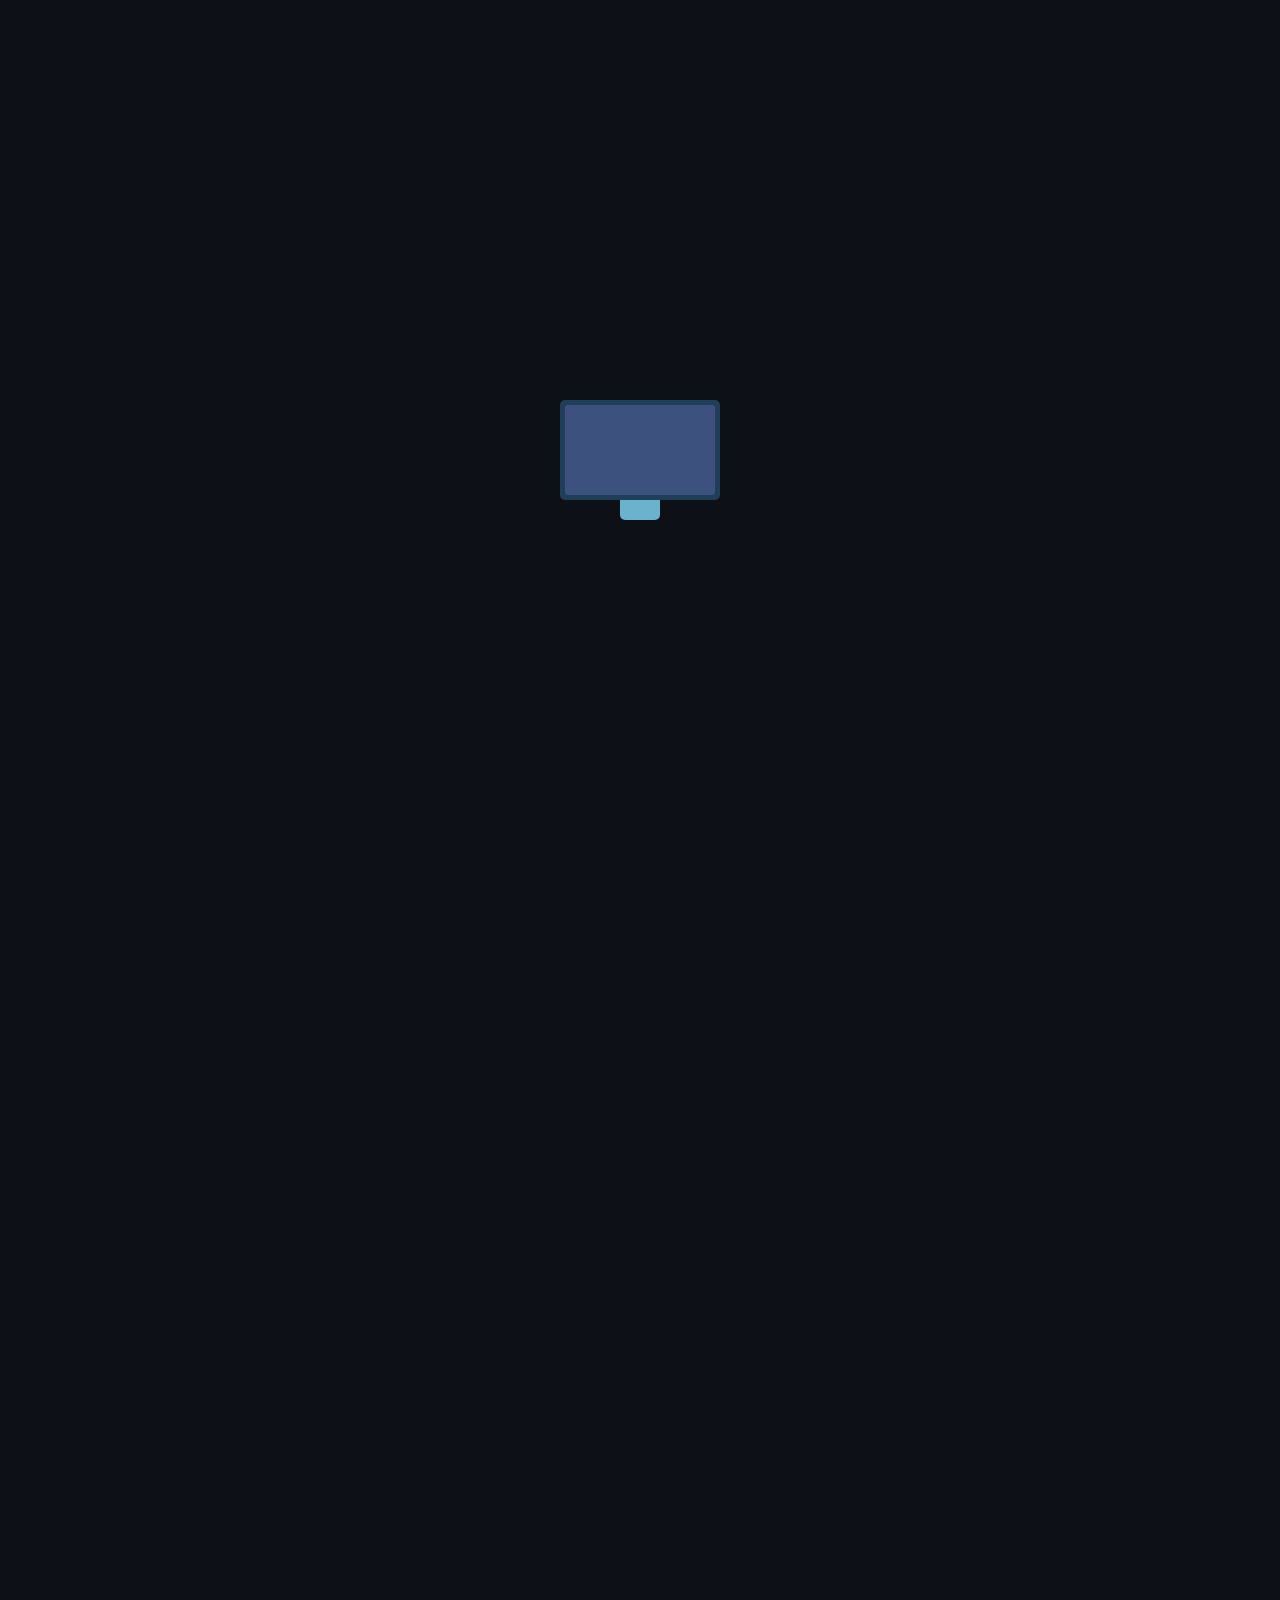
==== index.html @ 0e63cbd5 "thumbnail updates" ====
<!DOCTYPE html>
<html lang="en" class="scroll-smooth">
<head>
    <meta charset="UTF-8">
    <meta name="viewport" content="width=device-width, initial-scale=1.0">
    <title>Kolluri Shiva Koushik - Portfolio</title>
    <script src="https://cdn.tailwindcss.com"></script>
    <script src="https://cdnjs.cloudflare.com/ajax/libs/three.js/r128/three.min.js"></script>
    <link rel="preconnect" href="https://fonts.googleapis.com">
    <link rel="preconnect" href="https://fonts.gstatic.com" crossorigin>
    <link href="https://fonts.googleapis.com/css2?family=Space+Grotesk:wght@400;500;600;700&family=Pacifico&display=swap" rel="stylesheet">
    <link rel="stylesheet" href="./styles.css">
</head>
<body class="antialiased">
    <div id="loader-container">
        <div class="loader"></div>
        <div class="loader"></div>
        <div class="loader"></div>
    </div>

    <div id="main-content" style="visibility: hidden;">
        <canvas id="bg-canvas"></canvas>
        <div id="clouds-bg">
            <div class="cloud x1"></div>
            <div class="cloud x2"></div>
            <div class="cloud x3"></div>
            <div class="cloud x4"></div>
            <div class="cloud x5"></div>
        </div>

        <header id="header" class="fixed top-0 left-0 right-0 z-50">
            <div class="container mx-auto px-4 md:px-6 flex justify-between items-center h-16">
                
                <div class="hidden md:flex w-full items-center justify-between">
                    <a href="#home" class="text-2xl font-bold text-primary tracking-wider">KSK.</a>
                    <nav class="flex items-center space-x-7">
                         <a href="#about" class="text-secondary hover:text-[--link-hover-color] transition duration-300">About</a>
                         <a href="#projects" class="text-secondary hover:text-[--link-hover-color] transition duration-300">Projects</a>
                         <a href="#certifications" class="text-secondary hover:text-[--link-hover-color] transition duration-300">Achievements</a>
                         <a href="#contact" class="text-secondary hover:text-[--link-hover-color] transition duration-300">Contact</a>
                    </nav>
                    <div class="flex items-center space-x-4">
                        <a href="KOLLURI%20SHIVA%20KOUSHIK.pdf" target="_blank" class="border border-cyan-400 text-cyan-400 font-semibold py-2 px-5 rounded-lg hover:bg-cyan-400 hover:text-black transition duration-300">Resume</a>
                        <div class="theme-switch-wrapper">
                            <label class="theme-switch" for="theme-checkbox">
                                <input type="checkbox" id="theme-checkbox" />
                                <div class="slider round">
                                    <svg class="sun-icon" fill="none" stroke="currentColor" viewBox="0 0 24 24" xmlns="http://www.w3.org/2000/svg"><path stroke-linecap="round" stroke-linejoin="round" stroke-width="2" d="M12 3v1m0 16v1m9-9h-1M4 12H3m15.364 6.364l-.707-.707M6.343 6.343l-.707-.707m12.728 0l-.707.707M6.343 17.657l-.707.707M16 12a4 4 0 11-8 0 4 4 0 018 0z"></path></svg>
                                    <svg class="moon-icon" fill="none" stroke="currentColor" viewBox="0 0 24 24" xmlns="http://www.w3.org/2000/svg"><path stroke-linecap="round" stroke-linejoin="round" stroke-width="2" d="M20.354 15.354A9 9 0 018.646 3.646 9.003 9.003 0 0012 21a9.003 9.003 0 008.354-5.646z"></path></svg>
                                </div>
                            </label>
                        </div>
                    </div>
                </div>

                <nav class="md:hidden flex w-full justify-around items-center h-full">
                    <a href="#home" class="flex-1 flex flex-col items-center justify-center text-center p-1 text-secondary hover:text-[--link-hover-color] transition-colors">
                        <span class="text-xl font-bold text-primary">KSK.</span>
                    </a>
                    <a href="#about" class="flex-1 flex flex-col items-center justify-center text-center p-1 text-secondary hover:text-[--link-hover-color] transition-colors">
                        <svg xmlns="http://www.w3.org/2000/svg" class="h-5 w-5" fill="none" viewBox="0 0 24 24" stroke="currentColor" stroke-width="2">
                           <path stroke-linecap="round" stroke-linejoin="round" d="M16 7a4 4 0 11-8 0 4 4 0 018 0zM12 14a7 7 0 00-7 7h14a7 7 0 00-7-7z" />
                        </svg>
                        
                    </a>
                    <a href="#projects" class="flex-1 flex flex-col items-center justify-center text-center p-1 text-secondary hover:text-[--link-hover-color] transition-colors">
                         <svg xmlns="http://www.w3.org/2000/svg" class="h-5 w-5" fill="none" viewBox="0 0 24 24" stroke="currentColor" stroke-width="2">
                           <path stroke-linecap="round" stroke-linejoin="round" d="M21 13.255A23.931 23.931 0 0112 15c-3.183 0-6.22-.62-9-1.745M16 6V4a2 2 0 00-2-2h-4a2 2 0 00-2 2v2m4 6h.01M5 20h14a2 2 0 002-2V8a2 2 0 00-2-2H5a2 2 0 00-2 2v10a2 2 0 002 2z" />
                         </svg>
                         
                    </a>
                    <a href="#certifications" class="flex-1 flex flex-col items-center justify-center text-center p-1 text-secondary hover:text-[--link-hover-color] transition-colors">
                        <svg xmlns="http://www.w3.org/2000/svg" class="h-5 w-5" fill="none" viewBox="0 0 24 24" stroke="currentColor" stroke-width="2">
                            <path stroke-linecap="round" stroke-linejoin="round" d="M9 12l2 2 4-4M7.835 4.697a3.42 3.42 0 001.946-.806 3.42 3.42 0 014.438 0 3.42 3.42 0 001.946.806 3.42 3.42 0 013.138 3.138 3.42 3.42 0 00.806 1.946 3.42 3.42 0 010 4.438 3.42 3.42 0 00-.806 1.946 3.42 3.42 0 01-3.138 3.138 3.42 3.42 0 00-1.946.806 3.42 3.42 0 01-4.438 0 3.42 3.42 0 00-1.946-.806 3.42 3.42 0 01-3.138-3.138 3.42 3.42 0 00-.806-1.946 3.42 3.42 0 010-4.438 3.42 3.42 0 00.806-1.946 3.42 3.42 0 013.138-3.138z" />
                        </svg>
                       
                    </a>
                    <a href="#contact" class="flex-1 flex flex-col items-center justify-center text-center p-1 text-secondary hover:text-[--link-hover-color] transition-colors">
                        <svg xmlns="http://www.w3.org/2000/svg" class="h-5 w-5" fill="none" viewBox="0 0 24 24" stroke="currentColor" stroke-width="2">
                            <path stroke-linecap="round" stroke-linejoin="round" d="M3 8l7.89 5.26a2 2 0 002.22 0L21 8M5 19h14a2 2 0 002-2V7a2 2 0 00-2-2H5a2 2 0 00-2 2v10a2 2 0 002 2z" />
                        </svg>
                        
                    </a>
                    <a href="KOLLURI%20SHIVA%20KOUSHIK.pdf" target="_blank" class="flex-1 flex flex-col items-center justify-center text-center p-1 text-secondary hover:text-[--link-hover-color] transition-colors">
                        <svg xmlns="http://www.w3.org/2000/svg" class="h-5 w-5" fill="none" viewBox="0 0 24 24" stroke="currentColor" stroke-width="2">
                          <path stroke-linecap="round" stroke-linejoin="round" d="M4 16v1a3 3 0 003 3h10a3 3 0 003-3v-1m-4-4l-4 4m0 0l-4-4m4 4V4" />
                        </svg>
                        
                    </a>
                    <div class="flex-1 flex flex-col items-center justify-center text-center p-1">
                         <div class="theme-switch-wrapper">
                             <label class="theme-switch" for="mobile-theme-checkbox">
                                 <input type="checkbox" id="mobile-theme-checkbox" />
                                 <div class="slider round">
                                     <svg class="sun-icon" fill="none" stroke="currentColor" viewBox="0 0 24 24" xmlns="http://www.w3.org/2000/svg"><path stroke-linecap="round" stroke-linejoin="round" stroke-width="2" d="M12 3v1m0 16v1m9-9h-1M4 12H3m15.364 6.364l-.707-.707M6.343 6.343l-.707-.707m12.728 0l-.707.707M6.343 17.657l-.707.707M16 12a4 4 0 11-8 0 4 4 0 018 0z"></path></svg>
                                     <svg class="moon-icon" fill="none" stroke="currentColor" viewBox="0 0 24 24" xmlns="http://www.w3.org/2000/svg"><path stroke-linecap="round" stroke-linejoin="round" stroke-width="2" d="M20.354 15.354A9 9 0 018.646 3.646 9.003 9.003 0 0012 21a9.003 9.003 0 008.354-5.646z"></path></svg>
                                 </div>
                             </label>
                         </div>
                    </div>
                </nav>
            </div>
        </header>
        
        <main class="relative z-10">
            <section id="home" class="min-h-screen flex items-center justify-center relative">
                <div class="container mx-auto px-6 text-center relative z-20">
                    <h1 class="text-5xl md:text-7xl lg:text-8xl font-bold text-primary mb-4 reveal">
                        Kolluri <span class="gradient-text">Shiva Koushik</span>
                    </h1>
                    <h2 class="text-xl md:text-2xl text-secondary mb-8 reveal" style="transition-delay: 0.2s;">
                        Creative Developer & Tech Enthusiast
                    </h2>
                    <div class="flex justify-center space-x-4 reveal" style="transition-delay: 0.4s;">
                        <a href="#projects" class="bg-cyan-500 text-black font-bold py-3 px-8 rounded-lg hover:bg-cyan-400 transition duration-300 transform hover:scale-105">View My Work</a>
                        <a href="KOLLURI%20SHIVA%20KOUSHIK.pdf" target="_blank" class="resume-btn-home border border-cyan-400 text-cyan-400 font-semibold py-3 px-8 rounded-lg hover:bg-cyan-400 hover:text-black transition duration-300 transform hover:scale-105">Resume</a>
                    </div>
                </div>
            </section>

            <section id="about" class="py-20 md:py-32">
                <div class="container mx-auto px-6">
                         <div class="text-center mb-16">
                             <h2 class="text-4xl md:text-5xl font-bold text-primary reveal">About Me</h2>
                         </div>
                    <div class="grid lg:grid-cols-5 gap-12 items-center mb-32">
                        <div class="lg:col-span-2 reveal text-center">
                             <div class="glass-card rounded-2xl p-4 inline-block max-w-md mx-auto">
                                 <img src="https://i.ibb.co/6cZRpdWv/Shiiva-Koushik-5-B4.jpg" alt="Shiva's Picture" class="rounded-2xl w-full h-auto object-cover">
                                 
                             </div>
                             <p class="signature text-3xl text-cyan-300 mt-4">Shivakoushik</p>
                        </div>
                        <div class="lg:col-span-3 reveal" style="transition-delay: 0.2s;">
                            <p class="text-secondary text-lg mb-6">
                                I'm a B.Tech CSE graduate with a deep passion for turning complex problems into elegant, user-friendly solutions. My journey in tech is driven by a curiosity for Computers, geopolitics, and space. I constantly seek to blend creative design with robust engineering that delivers innovation for everyone.
                            </p>
                            <h3 class="text-2xl font-bold text-primary mb-4">My Skillset</h3>
                            <div class="flex flex-wrap gap-3">
                                <div class="w-full mb-6">
                                    <h4 class="text-xl font-semibold mb-2 text-[--cyan-brand]">Languages</h4>
                                    <div class="flex flex-wrap gap-2">
                                        <span class="skill-btn font-medium py-2 px-4 rounded-lg">HTML</span>
                                        <span class="skill-btn font-medium py-2 px-4 rounded-lg">CSS</span>
                                        <span class="skill-btn font-medium py-2 px-4 rounded-lg">JavaScript</span>
                                        <span class="skill-btn font-medium py-2 px-4 rounded-lg">Python</span>
                                        <span class="skill-btn font-medium py-2 px-4 rounded-lg">Java</span>
                                        <span class="skill-btn font-medium py-2 px-4 rounded-lg">C</span>
                                    </div>
                                </div>
                                <div class="w-full mb-6">
                                    <h4 class="text-xl font-semibold mb-2 text-[--cyan-brand]">Frameworks & Libraries</h4>
                                    <div class="flex flex-wrap gap-2">
                                        <span class="skill-btn font-medium py-2 px-4 rounded-lg">Tailwind</span>
                                        <span class="skill-btn font-medium py-2 px-4 rounded-lg">Django</span>
                                    </div>
                                </div>
                                <div class="w-full mb-6">
                                    <h4 class="text-xl font-semibold mb-2 text-[--cyan-brand]">Databases</h4>
                                    <div class="flex flex-wrap gap-2">
                                        <span class="skill-btn font-medium py-2 px-4 rounded-lg">MySQL</span>
                                    </div>
                                </div>
                                <div class="w-full mb-6">
                                    <h4 class="text-xl font-semibold mb-2 text-[--cyan-brand]">Tools & Platforms</h4>
                                    <div class="flex flex-wrap gap-2">
                                        <span class="skill-btn font-medium py-2 px-4 rounded-lg">Git</span>
                                        <span class="skill-btn font-medium py-2 px-4 rounded-lg">Github</span>
                                        <span class="skill-btn font-medium py-2 px-4 rounded-lg">MS 365</span>
                                        <span class="skill-btn font-medium py-2 px-4 rounded-lg">VS Code</span>
                                        <span class="skill-btn font-medium py-2 px-4 rounded-lg">Figma</span>
                                    </div>
                                </div>
                            </div>
                        </div>
                    </div>
                    
                    <div class="text-center my-16">
                        <h2 class="text-4xl md:text-5xl font-bold text-primary reveal">My Journey</h2>
                    </div>
                    <div class="timeline-container">
                        <div class="journey-line"></div>
                        <div class="journey-item reveal">
                            <div class="journey-icon text-[--cyan-brand]">
                               <svg xmlns="http://www.w3.org/2000/svg" class="h-6 w-6" fill="none" viewBox="0 0 24 24" stroke="currentColor"><path stroke-linecap="round" stroke-linejoin="round" stroke-width="2" d="M12 6.253v11.494m-9-5.494h18" /></svg>
                            </div>
                            <div class="journey-content">
                                <h3 class="text-2xl font-bold text-primary mb-2">Education Foundation</h3>
                                <p class="text-muted">Completed my Schooling and 12th from New Vision Institution where I have developed my keen inrest towards Tech and have decided that my future should be in the field of Computers and Technology.</p>
                                <div class="mt-4 flex flex-wrap gap-2">
                                     <span class="bg-slate-700 text-cyan-200 px-3 py-1 rounded-full text-sm font-medium">10th: 10/10 GPA</span>
                                     <span class="bg-slate-700 text-cyan-200 px-3 py-1 rounded-full text-sm font-medium">12th: 9.5/10 GPA</span>
                                </div>
                            </div>
                        </div>
                         <div class="journey-item reveal">
                            <div class="journey-icon text-[--cyan-brand]">
                                <svg xmlns="http://www.w3.org/2000/svg" class="h-6 w-6" fill="none" viewBox="0 0 24 24" stroke="currentColor"><path stroke-linecap="round" stroke-linejoin="round" stroke-width="2" d="M9.75 17L9 20l-1 1h8l-1-1-.75-3M3 13h18M5 17h14a2 2 0 002-2V5a2 2 0 00-2-2H5a2 2 0 00-2 2v10a2 2 0 002 2z" /></svg>
                            </div>
                            <div class="journey-content">
                                <h3 class="text-2xl font-bold text-primary mb-2">B.Tech in CSE</h3>
                                <p class="text-muted"> I am pursuing my final year  in Computer Science and Engineering at Swarna Bharathi Institute of Science and Technology. Even though being in Tech has been my Dream, joining this College wasn't.But surprisingly the Endevours that I made in my Btech have made me never regret my decision. </p>
                                <div class="mt-4 flex flex-wrap gap-2">
                                     <span class="bg-slate-700 text-cyan-200 px-3 py-1 rounded-full text-sm font-medium">CGPA: 8.24</span>
                                </div>
                            </div>
                        </div>
                         <div class="journey-item reveal">
                            <div class="journey-icon text-[--cyan-brand]">
                                <svg xmlns="http://www.w3.org/2000/svg" class="h-6 w-6" fill="none" viewBox="0 0 24 24" stroke="currentColor"><path stroke-linecap="round" stroke-linejoin="round" stroke-width="2" d="M19.428 15.428a2 2 0 00-1.022-.547l-2.387-.477a6 6 0 00-3.86.517l-.318.158a6 6 0 01-3.86.517L6.05 15.21a2 2 0 00-1.806.547M8 4h8l-1 1v5.172a2 2 0 00.586 1.414l5 5c1.26 1.26.367 3.414-1.415 3.414H4.828c-1.782 0-2.674-2.154-1.414-3.414l5-5A2 2 0 009 10.172V5L8 4z" /></svg>
                            </div>
                            <div class="journey-content">
                                <h3 class="text-2xl font-bold text-primary mb-2">Project Incubation</h3>
                                <p class="text-muted">Developed multiple projects like Swiftly, Shopwiser, an AI Email Composer, a Blog Website, a secure and scalable College Network as part of Cisco Cyber Security Internship and have been author of our College's Weekly Tech Report. These experiences that I gained in multiple domains have made me more confidfent and drives my enthusiasm forward for the world of Tech. </p>
                            </div>
                        </div>
                         <div class="journey-item reveal">
                            <div class="journey-icon text-[--cyan-brand]">
                                <svg xmlns="http://www.w3.org/2000/svg" class="h-6 w-6" fill="none" viewBox="0 0 24 24" stroke="currentColor"><path stroke-linecap="round" stroke-linejoin="round" stroke-width="2" d="M13 10V3L4 14h7v7l9-11h-7z" /></svg>
                            </div>
                            <div class="journey-content">
                                <h3 class="text-2xl font-bold text-primary mb-2">Future Trajectory</h3>
                                <p class="text-muted">I would like to upskill myself and push myself in acheiving my dream careers where I can work with Tech and Cars and keep sharing my Knowledge and Experience that I gain and someday finally attending the Apple WWDC. </p>
                            </div>
                        </div>
                    </div>
                </div>
            </section>

            <section id="projects" class="py-20 md:py-32">
                <div class="container mx-auto px-6">
                    <div class="text-center mb-16">
                        <h2 class="text-4xl md:text-5xl font-bold text-primary reveal">My Projects</h2>
                    </div>
                   <a href=" https://www.figma.com/proto/Hs5gSgIhSukNyMvneXkZVC/swiftly-originals?node-id=0-1&t=nUXZGBppZRqKruN1-1">
                    <div class="grid grid-cols-1 md:grid-cols-2 lg:grid-cols-3 gap-8">
                        <div class="glass-card rounded-xl overflow-hidden reveal">
                            <img src="https://i.ibb.co/t69gDVf/Swiftly-thumbnail.png" alt="Swiftly App" class="w-full h-auto object-cover">
                            <div class="p-6"><h3 class="text-2xl font-bold text-primary mb-2">Swiftly</h3><p class="text-muted mb-4">An AI-powered hyperlocal delivery application designed for speed and efficiency in local commerce.&nbsp;&nbsp;&nbsp;&nbsp;&nbsp;&nbsp; </p></div>
                        </div>
                        </a>
                        <a href="https://shivakoshik2005.github.io/ShopWiser/" target="_blank" rel="noopener noreferrer">
                            <div class="glass-card rounded-xl overflow-hidden reveal" style="transition-delay: 0.1s;">
                                <img src="https://i.ibb.co/KxjT745x/shopwiserr.png" alt="Shopwiser App" class="w-full h-auto object-cover">
                                <div class="p-6">
                                    <h3 class="text-2xl font-bold text-primary mb-2">Shopwiser</h3>
                                    <p class="text-muted mb-4">An intelligent gadget configuration tool to help users find the perfect electronic gadgets based on their needs.</p>
                                </div>
                            </div>
                        </a>
                        <div class="glass-card rounded-xl overflow-hidden reveal" style="transition-delay: 0.2s;">
                            <img src="https://i.ibb.co/Y7YZt7qh/ai-mail-agent.png" alt="AI Mail App" class="w-full h-auto object-cover">
                            <div class="p-6"><h3 class="text-2xl font-bold text-primary mb-2">AI Email Composer</h3><p class="text-muted mb-4">An AI-powered email composition tool that streamlines communication by intelligently generating email content.</p></div>
                        </div>
                        <a href="https://github.com/shivakoshik2005/The-Blog-Website.git">
                         <div class="glass-card rounded-xl overflow-hidden reveal" style="transition-delay: 0.3s;">
                            <img src="https://i.ibb.co/1tRKYYKN/College-Blog.png" alt="College Blog" class="w-full h-auto object-cover">
                            <div class="p-6"><h3 class="text-2xl font-bold text-primary mb-2">College Blog</h3><p class="text-muted mb-4">A full-featured blog platform built with Django, designed for the college community to share articles and updates.</p></div>
                        </div>
                        </a>
                         <div class="glass-card rounded-xl overflow-hidden reveal" style="transition-delay: 0.4s;">
                            <img src="https://i.ibb.co/wh8YvYSR/UX-thumbnail.png" alt="UI/UX Designs" class="w-full h-auto object-cover">
                            <div class="p-6"><h3 class="text-2xl font-bold text-primary mb-2">UI/UX Designs</h3><p class="text-muted mb-4">A collection of user-centric and visually appealing designs for various web and mobile applications, created in Figma.</p></div>
                        </div>
                    </div>
                </div>
            </section>

            <section id="certifications" class="py-20 md:py-32">
                <div class="container mx-auto px-6">
                    <div class="text-center mb-16">
                        <h2 class="text-4xl md:text-5xl font-bold text-primary reveal">Certifications & Achievements</h2>
                    </div>
                     <div class="max-w-5xl mx-auto grid grid-cols-1 md:grid-cols-2 lg:grid-cols-3 gap-8">
                        
                        <div class="glass-card certificate-card rounded-xl overflow-hidden flex flex-col text-center reveal cursor-pointer" data-src="https://i.ibb.co/GvM8z9KZ/1742830842170.jpg">
                            <img src="https://i.ibb.co/pjdRSHMm/1742830842104.jpg" alt="Vikasit Bharat Ambassador Certificate" class="w-full h-48 object-contain bg-black/20">
                            <div class="p-4 flex flex-col flex-grow">
                                <h3 class="text-xl font-bold text-primary">District Level Recognition for my Innovation</h3>
                                <p class="text-muted mt-2 flex-grow">Certificate of Recognition for contributions as an Innovator for my project Swiftly by the District Collector.</p>
                            </div>
                        </div>

                        <div class="glass-card certificate-card rounded-xl overflow-hidden flex flex-col text-center reveal cursor-pointer" data-src="https://i.ibb.co/xqTGcQ7Z/1742830971050.jpg" style="transition-delay: 0.1s;">
                            <img src="https://i.ibb.co/YBGN7mTk/1769709441610.jpg" alt="Python for Data Science Certificate" class="w-full h-48 object-contain bg-black/20">
                            <div class="p-4 flex flex-col flex-grow">
                                <h3 class="text-xl font-bold text-primary">Represented Telangana State at VBYLD 2026</h3>
                                <p class="text-muted mt-2 flex-grow">Represented the state of Telanagana at the national level and presented my ideas for a Viksit Bharat through Soft Power to Shri Narendra Modi ji.</p>
                            </div>
                        </div>

                        <div class="glass-card certificate-card rounded-xl overflow-hidden flex flex-col text-center reveal cursor-pointer" data-src="https://i.ibb.co/PzmmrGtz/1742988514942.jpg" style="transition-delay: 0.2s;">
                             <img src="https://i.ibb.co/zpXRwdZ/1754490408314.jpg" alt="Full Stack (MERN) Certificate" class="w-full h-48 object-contain bg-black/20">
                            <div class="p-4 flex flex-col flex-grow">
                                <h3 class="text-xl font-bold text-primary">Selection into State Level Youth Parliament</h3>
                                <p class="text-muted mt-2 flex-grow">In an initiative by the Government of India to promote youth participation in politics under the Vikasit Bharat Initiative I was selected into the State Level.</p>
                            </div>
                        </div>

                        <div class="glass-card certificate-card rounded-xl overflow-hidden flex flex-col text-center reveal cursor-pointer" data-src="https://i.ibb.co/BHpjD9qX/image.png" style="transition-delay: 0.5s;">
                            <img src="https://i.ibb.co/dwDJcBzn/1755164796686.jpg" alt="Salesforce Ranger Certificate" class="w-full h-48 object-contain bg-black/20">
                            <div class="p-4 flex flex-col flex-grow">
                                <h3 class="text-xl font-bold text-primary">Workshop on MCP's by Nxtwave</h3>
                                <p class="text-muted mt-2 flex-grow">Participated in a workshop on MCP's and built a project conducted by Nxtwave.</p>
                            </div>
                        </div>
                        
                        <div class="glass-card certificate-card rounded-xl overflow-hidden flex flex-col text-center reveal cursor-pointer" data-src="https://i.ibb.co/rKXkgTpL/Robo-AI-Kolluri-Shiva-Koushik.jpg" style="transition-delay: 0.6s;">
                            <img src="https://i.ibb.co/XxJhbwgm/image.png" alt="Robo AI Certificate" class="w-full h-48 object-contain bg-black/20">
                            <div class="p-4 flex flex-col flex-grow">
                                <h3 class="text-xl font-bold text-primary">Robo AI Workshop</h3>
                                <p class="text-muted mt-2 flex-grow">Certificate of participation in the Robo AI workshop where I got to learn ans explore the world of Robotics.</p>
                            </div>
                        </div>
                        
                        <div class="glass-card certificate-card rounded-xl overflow-hidden flex flex-col text-center reveal cursor-pointer" data-src="https://i.ibb.co/PZxh0jfL/BUILDING-STATIC-WEBSITE.jpg" style="transition-delay: 0.7s;">
                            <img src="https://i.ibb.co/SXsh9qR2/image.png" alt="Building a Static Website on AWS Certificate" class="w-full h-48 object-contain bg-black/20">
                            <div class="p-4 flex flex-col flex-grow">
                                <h3 class="text-xl font-bold text-primary">Building a Static Website</h3>
                                <p class="text-muted mt-2 flex-grow">Completion of a project on building a static website by Nxtwave.</p>
                            </div>
                        </div>
                        
                        <div class="glass-card certificate-card rounded-xl overflow-hidden flex flex-col text-center reveal cursor-pointer" data-src="https://i.ibb.co/chDVgB4F/gen-AI-workshop.jpg" style="transition-delay: 0.8s;">
                            <img src="https://i.ibb.co/V01ByHRz/1762867271456.jpg" alt="Generative AI Workshop Certificate" class="w-full h-48 object-contain bg-black/20">
                            <div class="p-4 flex flex-col flex-grow">
                                <h3 class="text-xl font-bold text-primary">Cisco Virtual Internship</h3>
                                <p class="text-muted mt-2 flex-grow">Completed a virtual internship focused on networking fundamentalsand cybersecurity concepts and completed a project by designing an virtual Secure College Network using Cisco Packet Tracer.</p>
                            </div>
                        </div>
                        
                        <div class="glass-card certificate-card rounded-xl overflow-hidden flex flex-col text-center reveal cursor-pointer" data-src="https://i.ibb.co/2sZz8n9F/CCNA-Cyber-Security.jpg" style="transition-delay: 0.9s;">
                            <img src="https://i.ibb.co/S7VSHt2Q/1769774202538.jpg" alt="CCNA Cyber Security Certificate" class="w-full h-48 object-contain bg-black/20">
                            <div class="p-4 flex flex-col flex-grow">
                                <h3 class="text-xl font-bold text-primary">Infosys Virtual Internship 6.0</h3>
                                <p class="text-muted mt-2 flex-grow">Shortlisted for Infosys Virtual Internship and succesfully participated and contributed to the assigned project.</p>
                            </div>
                        </div>

                    </div>
                </div>
            </section>

            <section id="contact" class="py-20 md:py-32 text-center">
                <div class="container mx-auto px-6">
                    <h2 class="text-4xl md:text-5xl font-bold text-primary mb-4 reveal">Get In Touch</h2>
                    <p class="max-w-2xl mx-auto text-muted text-lg mb-8 reveal" style="transition-delay: 0.2s;">
                        I'm always open to discussing new projects, creative ideas, or opportunities to be part of an amazing team. Feel free to reach out!
                    </p>
                    <a id="contact-link" href="#" target="_blank" class="inline-block bg-cyan-500 text-black font-bold py-3 px-8 rounded-lg hover:bg-cyan-400 transition duration-300 transform hover:scale-105 reveal" style="transition-delay: 0.4s;">
                        Say Hello
                    </a>
                </div>
            </section>
        </main>

        <div id="certificate-modal">
            <span id="close-modal">&times;</span>
            <img id="modal-image" src="" alt="Certificate Preview">
        </div>

        <footer class="bg-transparent">
            <div class="container mx-auto px-6 py-8 text-center text-muted">
                <div class="flex justify-center space-x-6 mb-4">
                     <a href="https://www.linkedin.com/in/kolluri-shiva-koushik" target="_blank" class="text-muted hover:text-[--link-hover-color] transition duration-300 transform hover:scale-110">
                         <svg class="w-7 h-7" fill="currentColor" viewBox="0 0 24 24" aria-hidden="true"><path fill-rule="evenodd" d="M19 0h-14c-2.761 0-5 2.239-5 5v14c0 2.761 2.239 5 5 5h14c2.762 0 5-2.239 5-5v-14c0-2.761-2.238-5-5-5zm-11 19h-3v-11h3v11zm-1.5-12.268c-.966 0-1.75-.79-1.75-1.764s.784-1.764 1.75-1.764 1.75.79 1.75 1.764-.783 1.764-1.75 1.764zm13.5 12.268h-3v-5.604c0-3.368-4-3.113-4 0v5.604h-3v-11h3v1.765c1.396-2.586 7-2.777 7 2.476v6.759z" clip-rule="evenodd"/></svg>
                    </a>
                    <a href="https://github.com/shivakoshik2005" target="_blank" class="text-muted hover:text-[--link-hover-color] transition duration-300 transform hover:scale-110">
                         <svg class="w-7 h-7" fill="currentColor" viewBox="0 0 24 24" aria-hidden="true"><path fill-rule="evenodd" d="M12 0C5.373 0 0 5.373 0 12c0 5.302 3.438 9.8 8.207 11.387.599.111.793-.261.793-.577v-2.234c-3.338.726-4.033-1.416-4.033-1.416-.546-1.387-1.333-1.756-1.333-1.756-1.089-.745.083-.729.083-.729 1.205.084 1.839 1.237 1.839 1.237 1.07 1.834 2.807 1.304 3.492.997.107-.775.418-1.305.762-1.604-2.665-.305-5.467-1.334-5.467-5.931 0-1.311.469-2.381 1.236-3.221-.124-.303-.535-1.524.117-3.176 0 0 1.008-.322 3.301 1.23.957-.266 1.983-.399 3.003-.404 1.02.005 2.047.138 3.006.404 2.291-1.552 3.297-1.23 3.297-1.23.653 1.653.242 2.874.118 3.176.77.84 1.235 1.911 1.235 3.221 0 4.609-2.807 5.624-5.479 5.921.43.372.823 1.102.823 2.222v3.293c0 .319.192.694.801.576C20.566 21.797 24 17.3 24 12c0-6.627-5.373-12-12-12z" clip-rule="evenodd"/></svg>
                    </a>
                </div>
                <p>Kolluri Shiva Koushik</p>
            </div>
        </footer>
    </div>

    <script src="./scripts.js" defer></script>
</body>
</html>
---- styles.css ----
/* --- THEME VARIABLES --- */
:root {
    --bg-color: #0d1117;
    --text-primary: #f0f6fc;
    --text-secondary: #c9d1d9;
    --text-muted: #8b949e;
    --border-color: #30363d;
    --card-bg: rgba(22, 27, 34, 0.5);
    --header-bg: rgba(13, 17, 23, 0.7); /* Increased opacity for readability */
    --skill-bg: #161b22;
    --journey-icon-bg: #0d1117;
    --journey-line-bg: #30363d;
    --link-hover-color: #22d3ee;
    --cyan-brand: #22d3ee;
    --scrollbar-thumb: #22d3ee;
    --scrollbar-thumb-hover: #67e8f9;
    --scrollbar-track: #0d1117;
}

html.light {
    --bg-color: #f8fafc;
    --text-primary: #0f172a;
    --text-secondary: #334155;
    --text-muted: #64748b;
    --border-color: #e2e8f0;
    --card-bg: rgba(255, 255, 255, 0.5);
    --header-bg: rgba(248, 250, 252, 0.7); /* Increased opacity for readability */
    --skill-bg: #f1f5f9;
    --journey-icon-bg: #f8fafc;
    --journey-line-bg: #cbd5e1;
    --link-hover-color: #0891b2;
    --cyan-brand: #0891b2;
    --scrollbar-thumb: #0891b2;
    --scrollbar-thumb-hover: #06b6d4;
    --scrollbar-track: #e2e8f0;
}

/* --- BASE STYLES --- */
body {
    font-family: 'Space Grotesk', sans-serif;
    background-color: var(--bg-color);
    color: var(--text-secondary);
    transition: background-color 0.3s ease, color 0.3s ease;
}

.text-primary { color: var(--text-primary); }
.text-secondary { color: var(--text-secondary); }
.text-muted { color: var(--text-muted); }
.bg-main { background-color: var(--bg-color); }
.border-main { border-color: var(--border-color); }

.signature {
    font-family: 'Pacifico', cursive;
}

/* --- THEME-SPECIFIC STYLES --- */
html.light .signature {
    color: var(--text-primary); /* Change signature to black in light mode */
}

html.light .resume-btn-home {
    border-color: var(--cyan-brand);
    color: var(--cyan-brand);
    background-color: rgba(255, 255, 255, 0.2); /* Add subtle background for visibility */
    backdrop-filter: blur(4px);
}

html.light .resume-btn-home:hover {
    background-color: var(--cyan-brand);
    color: white; /* Use white text on hover for contrast */
}

/* Gradient Text */
.gradient-text {
    background: linear-gradient(90deg, #22d3ee, #3b82f6, #8b5cf6);
    -webkit-background-clip: text;
    -webkit-text-fill-color: transparent;
    background-clip: text;
    text-fill-color: transparent;
}

/* Glassmorphism Card */
.glass-card {
    background: var(--card-bg);
    backdrop-filter: blur(12px);
    -webkit-backdrop-filter: blur(12px);
    border: 1px solid var(--border-color);
    position: relative;
    overflow: hidden;
    transition: transform 0.3s ease, box-shadow 0.3s ease, background-color 0.3s ease, border-color 0.3s ease;
}
.glass-card:hover {
    transform: translateY(-8px);
    box-shadow: 0 20px 30px rgba(0, 0, 0, 0.2);
}
.glass-card::before {
    content: '';
    position: absolute;
    top: 0; left: 0; right: 0; bottom: 0;
    border-radius: 0.75rem;
    border: 2px solid transparent;
    background: linear-gradient(120deg, var(--cyan-brand), #8b5cf6) border-box;
    -webkit-mask: linear-gradient(#fff 0 0) padding-box, linear-gradient(#fff 0 0);
    -webkit-mask-composite: destination-out;
    mask-composite: exclude;
    opacity: 0;
    transition: opacity 0.4s ease-in-out;
}
.glass-card:hover::before {
    opacity: 1;
}

/* --- BACKGROUNDS --- */
#bg-canvas {
    position: fixed;
    top: 0; left: 0;
    width: 100%; height: 100%;
    z-index: -1;
    transition: opacity 0.5s ease;
}
#clouds-bg {
    position: fixed;
    top: 0; left: 0;
    width: 100%; height: 100%;
    z-index: -1;
    background: linear-gradient(to top, #a1c4fd 0%, #c2e9fb 100%);
    opacity: 0;
    transition: opacity 0.5s ease;
    overflow: hidden;
}
html.light #clouds-bg { opacity: 1; }

/* --- PURE CSS CLOUD ANIMATION --- */
.cloud {
    position: absolute;
    background: #fff;
    background: linear-gradient(top, #fff 5%, #f1f1f1 100%);
    border-radius: 100px;
    box-shadow: 0 8px 5px rgba(0, 0, 0, 0.1);
    height: 120px;
    width: 350px;
}
.cloud:after, .cloud:before {
    content: '';
    position: absolute;
    background: #fff;
    z-index: -1;
}
.cloud:after {
    border-radius: 100px;
    height: 100px;
    left: 50px;
    top: -50px;
    width: 100px;
}
.cloud:before {
    border-radius: 200px;
    width: 180px;
    height: 180px;
    right: 50px;
    top: -90px;
}
.x1 { left: -20%; animation: moveclouds 15s linear infinite; }
.x2 { left: 20%; top: 30%; transform: scale(0.6); opacity: 0.6; animation: moveclouds 25s linear infinite; }
.x3 { left: -25%; top: 55%; transform: scale(0.8); opacity: 0.8; animation: moveclouds 20s linear infinite; }
.x4 { left: 47%; top: 70%; transform: scale(0.75); opacity: 0.7; animation: moveclouds 18s linear infinite; }
.x5 { left: 15%; top: 10%; transform: scale(0.8); opacity: 0.8; animation: moveclouds 22s linear infinite; }

@keyframes moveclouds {
    0% { margin-left: 1000px; }
    100% { margin-left: -100%; }
}

/* On-scroll animations */
.reveal {
    opacity: 0;
    transform: translateY(40px);
    transition: opacity 0.8s ease-out, transform 0.8s ease-out;
}
.reveal.visible {
    opacity: 1;
    transform: translateY(0);
}

/* Custom scrollbar */
::-webkit-scrollbar { width: 8px; }
::-webkit-scrollbar-track { background: var(--scrollbar-track); }
::-webkit-scrollbar-thumb { background: var(--scrollbar-thumb); border-radius: 10px; }
::-webkit-scrollbar-thumb:hover { background: var(--scrollbar-thumb-hover); }

/* --- HEADER & NAVIGATION --- */
#header {
    background-color: var(--header-bg);
    backdrop-filter: blur(10px);
    -webkit-backdrop-filter: blur(10px);
    transition: all 0.3s ease;
}

/* --- TOGGLE SWITCH --- */
.theme-switch-wrapper { display: flex; align-items: center; }
.theme-switch { position: relative; display: inline-block; width: 50px; height: 26px; }
.theme-switch input { opacity: 0; width: 0; height: 0; }
.slider { position: absolute; cursor: pointer; top: 0; left: 0; right: 0; bottom: 0; background-color: #30363d; transition: .4s; }
.slider:before { position: absolute; content: ""; height: 20px; width: 20px; left: 3px; bottom: 3px; background-color: white; transition: .4s; }
input:checked + .slider { background-color: var(--cyan-brand); }
input:checked + .slider:before { transform: translateX(24px); }
.slider.round { border-radius: 34px; }
.slider.round:before { border-radius: 50%; }
html.light .slider { background-color: #ccc; }

/* Sun/Moon Icons for Toggle */
.sun-icon, .moon-icon {
    position: absolute;
    top: 50%;
    transform: translateY(-50%);
    width: 16px;
    height: 16px;
    pointer-events: none;
    transition: opacity 0.4s ease;
}
.sun-icon {
    right: 5px;
    color: #facc15; /* Tailwind yellow-400 */
    opacity: 0;
}
.moon-icon {
    left: 5px;
    color: #f0f6fc;
    opacity: 1;
}
input:checked + .slider .sun-icon { opacity: 1; }
input:checked + .slider .moon-icon { opacity: 0; }
html.light .moon-icon { color: var(--text-primary); }

/* --- JOURNEY TIMELINE --- */
.journey-line { background: var(--journey-line-bg); }
.journey-item:hover .journey-icon { border-color: var(--cyan-brand); transform: scale(1.1); box-shadow: 0 0 20px color-mix(in srgb, var(--cyan-brand) 50%, transparent); }
.journey-icon { background: var(--journey-icon-bg); border: 4px solid var(--journey-line-bg); }
.journey-content { background: var(--card-bg); border: 1px solid var(--border-color); }
.journey-item:hover .journey-content { border-color: var(--cyan-brand); }

.timeline-container { position: relative; max-width: 4xl; margin: auto; }
.journey-line { position: absolute; left: 20px; top: 25px; width: 4px; height: calc(100% - 50px); transform: translateX(-50%); }
.journey-item { position: relative; width: 100%; padding: 10px 0 10px 60px; box-sizing: border-box; }
.journey-icon { position: absolute; top: 15px; left: 0; width: 40px; height: 40px; border-radius: 50%; z-index: 10; display: flex; justify-content: center; align-items: center; transition: all 0.3s ease; }
.journey-content { padding: 20px; backdrop-filter: blur(10px); border-radius: 10px; position: relative; transition: all 0.3s ease; }

@media (min-width: 768px) {
    .journey-line { left: 50%; }
    .journey-item { width: 50%; padding: 10px 40px; }
    .journey-item:nth-child(odd) { left: 0; }
    .journey-item:nth-child(even) { left: 50%; }
    .journey-icon { width: 50px; height: 50px; }
    .journey-item:nth-child(odd) .journey-icon { right: -25px; left: auto; }
    .journey-item:nth-child(even) .journey-icon { left: -25px; }
}

/* --- MOBILE FLOATING NAVBAR --- */
@media (max-width: 767px) {
    #header {
        top: auto;
        bottom: 1rem;
        left: 50%;
        transform: translateX(-50%);
        width: calc(100% - 2rem);
        max-width: 540px; /* Wider for more content */
        border-radius: 9999px;
        box-shadow: 0 10px 30px rgba(0, 0, 0, 0.2);
        border: 1px solid var(--border-color);
    }
    #header .container {
        padding: 0 0.5rem;
    }
    body { /* Add padding to body instead of main */
        padding-bottom: 7rem; 
    }
    footer {
        padding-bottom: 0 !important; /* Remove specific footer padding if body has it */
    }
}

/* Certificate Modal Styles */
#certificate-modal { position: fixed; top: 0; left: 0; width: 100%; height: 100%; background: rgba(0, 0, 0, 0.8); backdrop-filter: blur(5px); display: flex; justify-content: center; align-items: center; z-index: 100; opacity: 0; pointer-events: none; transition: opacity 0.3s ease; }
#certificate-modal.visible { opacity: 1; pointer-events: auto; }
#certificate-modal img { max-width: 90%; max-height: 90%; border-radius: 10px; box-shadow: 0 0 40px color-mix(in srgb, var(--cyan-brand) 50%, transparent); }
#close-modal { position: absolute; top: 20px; right: 30px; font-size: 3rem; color: white; cursor: pointer; transition: transform 0.3s ease; }
#close-modal:hover { transform: scale(1.2); }

/* Loading Animation Styles */
#loader-container { position: fixed; top: 0; left: 0; width: 100%; height: 100%; background: #0d1117; z-index: 9999; display: flex; justify-content: center; align-items: center; transition: opacity 0.5s ease; }
.loader { position: absolute; top: 50%; left: 50%; z-index: 10; width: 160px; height: 100px; margin-left: -80px; margin-top: -50px; border-radius: 5px; background: #1e3f57; animation: dot1_ 3s cubic-bezier(0.55,0.3,0.24,0.99) infinite; }
.loader:nth-child(2) { z-index: 11; width: 150px; height: 90px; margin-top: -45px; margin-left: -75px; border-radius: 3px; background: #3c517d; animation-name: dot2_; }
.loader:nth-child(3) { z-index: 12; width: 40px; height: 20px; margin-top: 50px; margin-left: -20px; border-radius: 0 0 5px 5px; background: #6bb2cd; animation-name: dot3_; }
@keyframes dot1_ { 3%,97% { width: 160px; height: 100px; margin-top: -50px; margin-left: -80px; } 30%,36% { width: 80px; height: 120px; margin-top: -60px; margin-left: -40px; } 63%,69% { width: 40px; height: 80px; margin-top: -40px; margin-left: -20px; } }
@keyframes dot2_ { 3%,97% { height: 90px; width: 150px; margin-left: -75px; margin-top: -45px; } 30%,36% { width: 70px; height: 96px; margin-left: -35px; margin-top: -48px; } 63%,69% { width: 32px; height: 60px; margin-left: -16px; margin-top: -30px; } }
@keyframes dot3_ { 3%,97% { height: 20px; width: 40px; margin-left: -20px; margin-top: 50px; } 30%,36% { width: 8px; height: 8px; margin-left: -5px; margin-top: 49px; border-radius: 8px; } 63%,69% { width: 16px; height: 4px; margin-left: -8px; margin-top: -37px; border-radius: 10px; } }

/* Skill Button Animation */
.skill-btn { background-color: var(--skill-bg); border: 1px solid var(--border-color); color: var(--text-secondary); transition: all 0.3s ease; }
.skill-btn:hover { transform: translateY(-3px); background: linear-gradient(90deg, #22d3ee, #3b82f6); color: white; box-shadow: 0 10px 20px rgba(34, 211, 238, 0.2); }
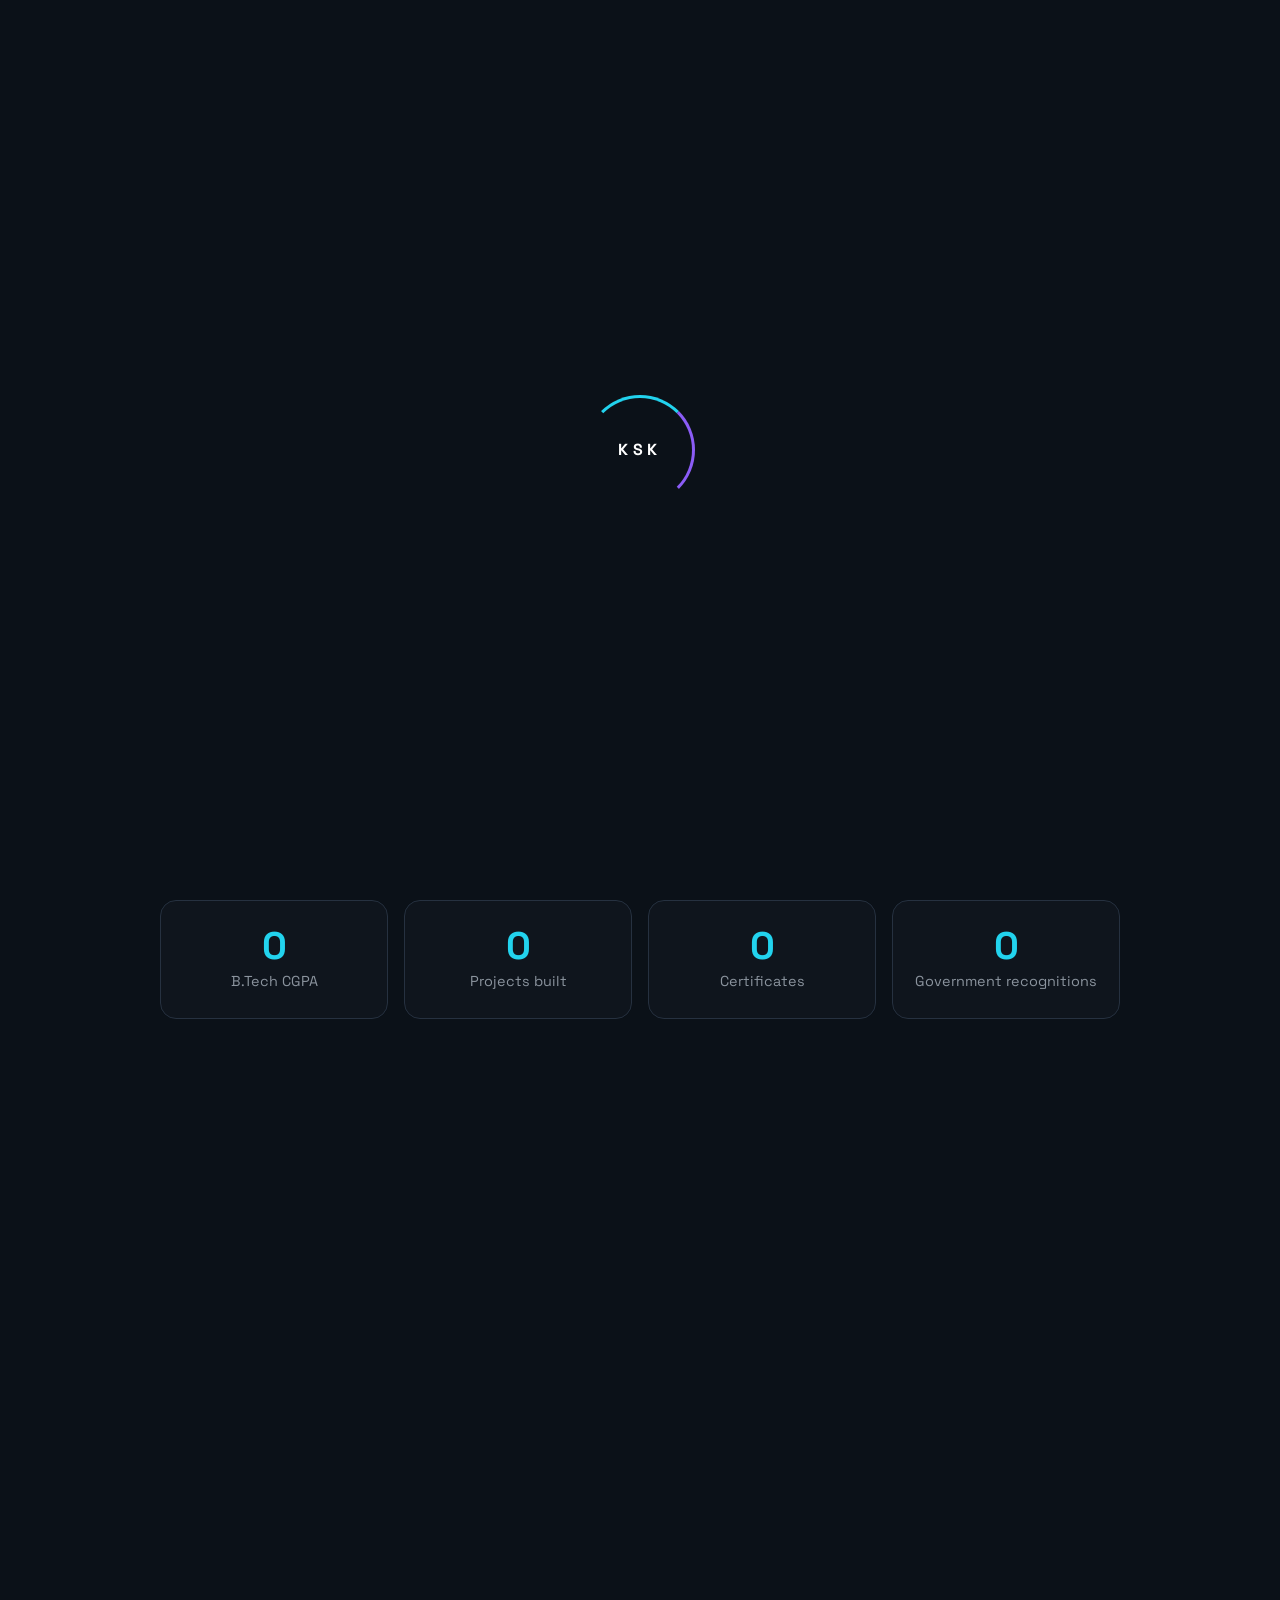
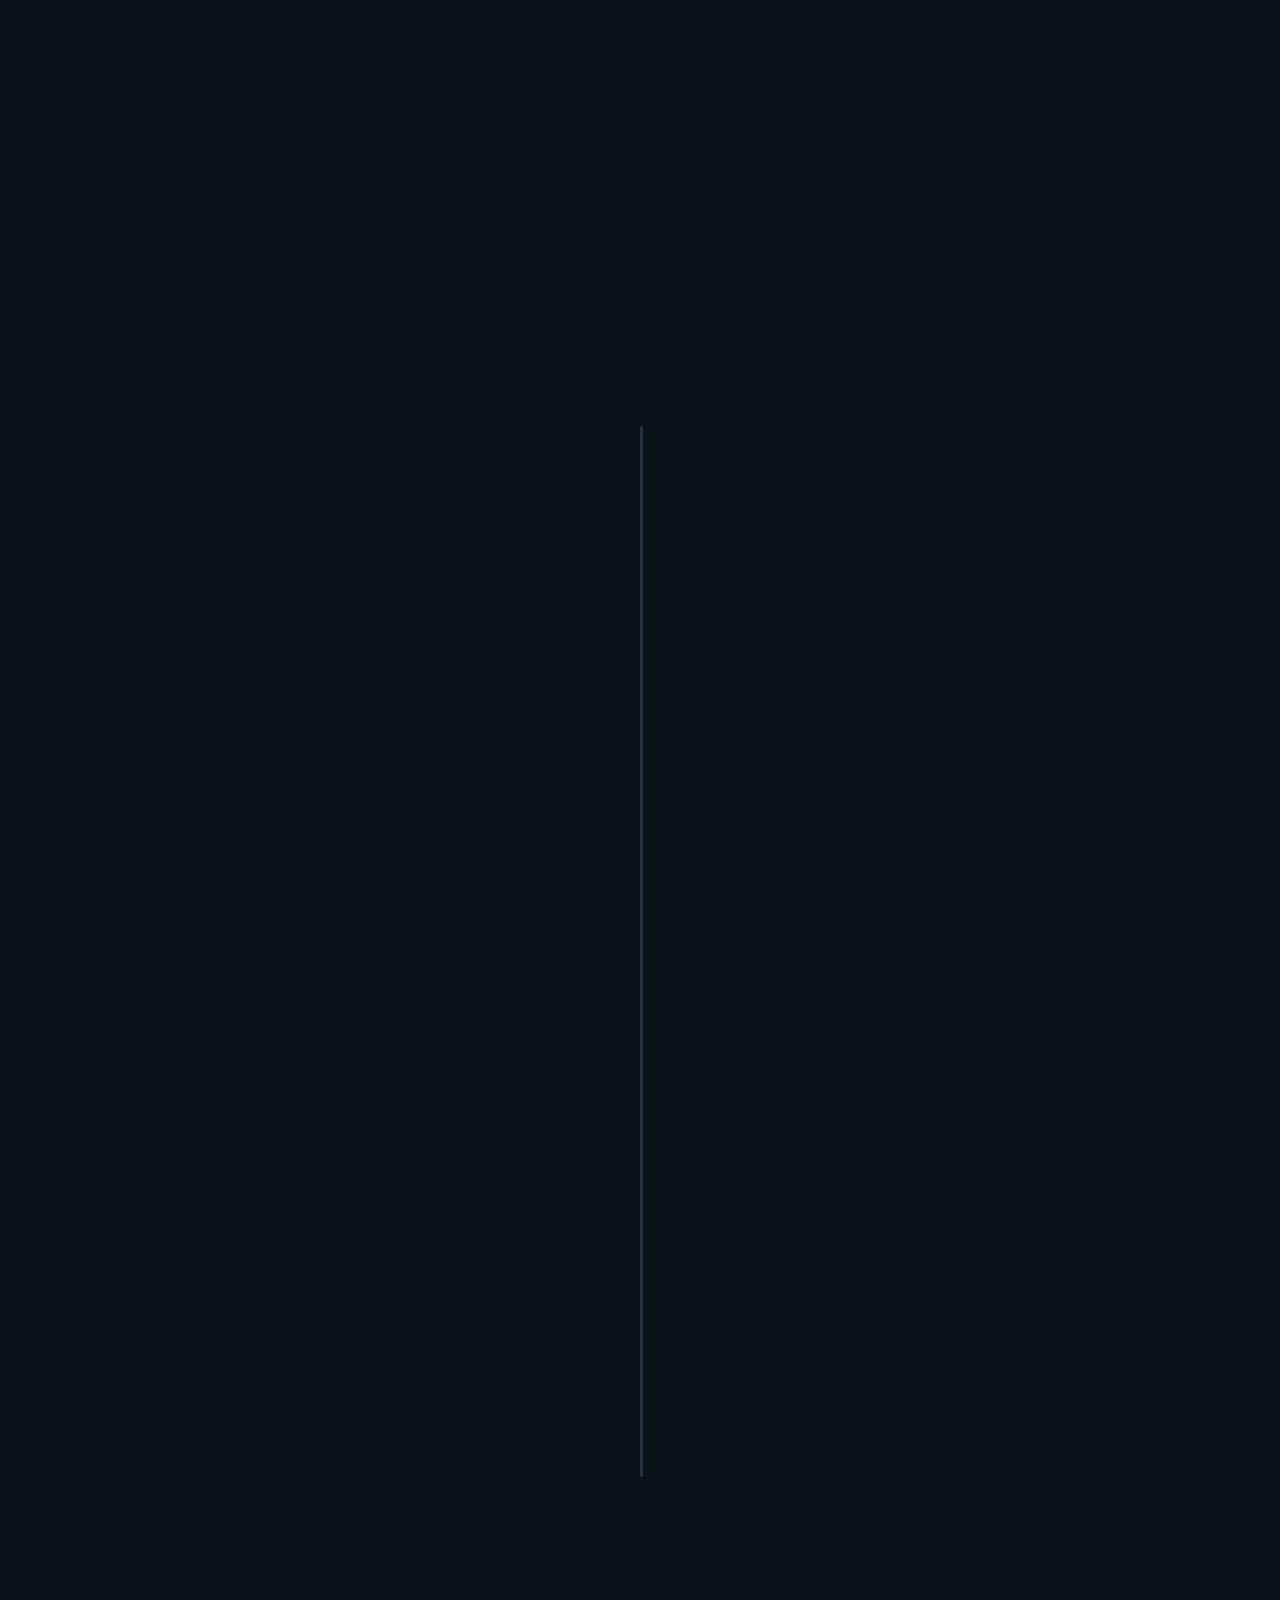
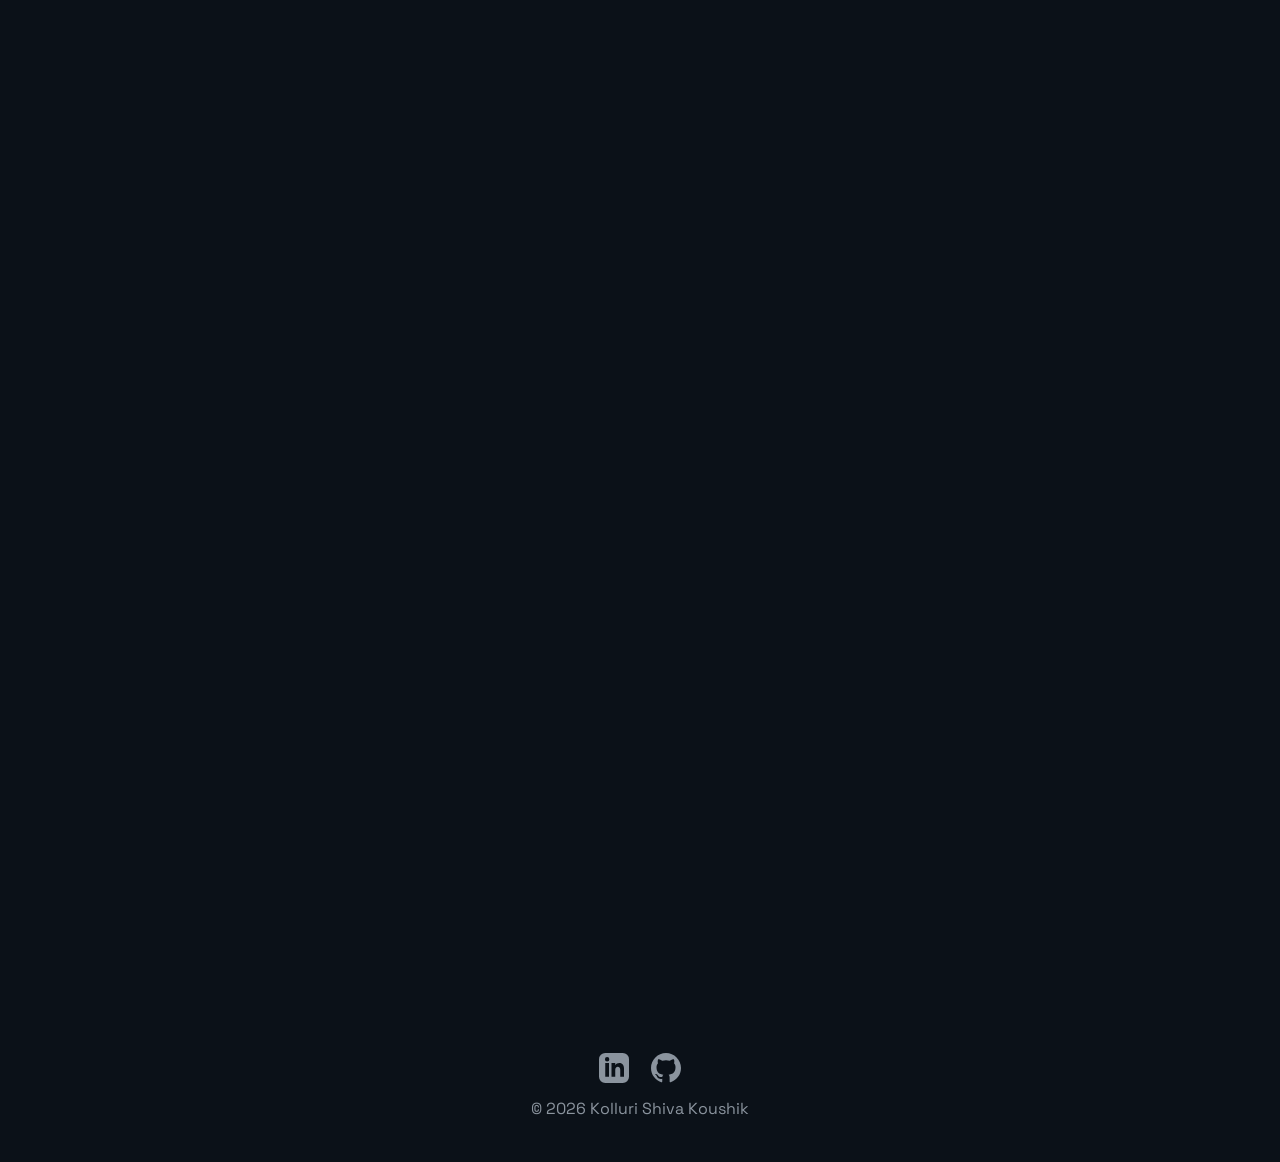
==== commit d1da25ba: "Update index.html" ====
--- a/index.html
+++ b/index.html
@@ -1,379 +1,115 @@
 <!DOCTYPE html>
-<html lang="en" class="scroll-smooth">
+<html lang="en">
 <head>
-    <meta charset="UTF-8">
-    <meta name="viewport" content="width=device-width, initial-scale=1.0">
-    <title>Kolluri Shiva Koushik - Portfolio</title>
-    <script src="https://cdn.tailwindcss.com"></script>
-    <script src="https://cdnjs.cloudflare.com/ajax/libs/three.js/r128/three.min.js"></script>
-    <link rel="preconnect" href="https://fonts.googleapis.com">
-    <link rel="preconnect" href="https://fonts.gstatic.com" crossorigin>
-    <link href="https://fonts.googleapis.com/css2?family=Space+Grotesk:wght@400;500;600;700&family=Pacifico&display=swap" rel="stylesheet">
-    <link rel="stylesheet" href="./styles.css">
+<meta charset="UTF-8">
+<meta name="viewport" content="width=device-width, initial-scale=1.0">
+<title>Kolluri Shiva Koushik | Creative Developer</title>
+<meta name="description" content="Portfolio of Kolluri Shiva Koushik: B.Tech CSE student, developer and UI/UX designer.">
+<link rel="preconnect" href="https://fonts.googleapis.com">
+<link rel="preconnect" href="https://fonts.gstatic.com" crossorigin>
+<link href="https://fonts.googleapis.com/css2?family=Space+Grotesk:wght@400;500;600;700&family=Pacifico&display=swap" rel="stylesheet">
+<link rel="stylesheet" href="./styles.css">
 </head>
-<body class="antialiased">
-    <div id="loader-container">
-        <div class="loader"></div>
-        <div class="loader"></div>
-        <div class="loader"></div>
+<body>
+<div id="loader"><div class="ring"></div><span>KSK</span></div>
+<div id="progress"></div>
+<div id="glow"></div>
+<canvas id="bg-canvas"></canvas>
+<div id="sky"><i class="cloud c1"></i><i class="cloud c2"></i><i class="cloud c3"></i></div>
+
+<header id="header">
+  <a href="#home" class="logo">KSK<b>.</b></a>
+  <nav id="nav">
+    <a href="#about">About</a><a href="#journey">Journey</a><a href="#projects">Projects</a><a href="#certifications">Achievements</a><a href="#contact">Contact</a>
+  </nav>
+  <div class="actions">
+    <a href="KOLLURI%20SHIVA%20KOUSHIK.pdf" target="_blank" rel="noopener" class="btn ghost sm magnetic">Resume</a>
+    <button id="theme" aria-label="Toggle light and dark theme"><span class="sun">☀</span><span class="moon">☾</span></button>
+  </div>
+</header>
+
+<main>
+  <section id="home" class="hero">
+    <div class="hero-text">
+      <p class="hello">Hi, I'm</p>
+      <h1>Kolluri <span class="grad">Shiva Koushik</span></h1>
+      <h2><span id="typed"></span><span class="caret"></span></h2>
+      <p class="lead">I turn complex problems into elegant, user-friendly products, from AI-powered apps to Figma designs that people enjoy using.</p>
+      <div class="cta">
+        <a href="#projects" class="btn solid magnetic">View my work</a>
+        <a href="KOLLURI%20SHIVA%20KOUSHIK.pdf" target="_blank" rel="noopener" class="btn ghost magnetic">Download resume</a>
+      </div>
     </div>
+    <div class="hero-photo" data-tilt>
+      <div class="orbit o1"></div><div class="orbit o2"></div>
+      <div class="blob"><img src="https://i.ibb.co/pv7QXCvF/image.png" alt="Shiva Koushik"></div>
+      <span class="chip c-a">Django</span><span class="chip c-b">Figma</span><span class="chip c-c">Python</span>
+    </div>
+    <a href="#about" class="scroll-hint" aria-label="Scroll down"><i></i></a>
+  </section>
 
-    <div id="main-content" style="visibility: hidden;">
-        <canvas id="bg-canvas"></canvas>
-        <div id="clouds-bg">
-            <div class="cloud x1"></div>
-            <div class="cloud x2"></div>
-            <div class="cloud x3"></div>
-            <div class="cloud x4"></div>
-            <div class="cloud x5"></div>
-        </div>
+  <section class="stats">
+    <div class="stat"><b data-count="8.24" data-dec="2">0</b><span>B.Tech CGPA</span></div>
+    <div class="stat"><b data-count="5">0</b><span>Projects built</span></div>
+    <div class="stat"><b data-count="8">0</b><span>Certificates</span></div>
+    <div class="stat"><b data-count="2">0</b><span>Government recognitions</span></div>
+  </section>
 
-        <header id="header" class="fixed top-0 left-0 right-0 z-50">
-            <div class="container mx-auto px-4 md:px-6 flex justify-between items-center h-16">
-                
-                <div class="hidden md:flex w-full items-center justify-between">
-                    <a href="#home" class="text-2xl font-bold text-primary tracking-wider">KSK.</a>
-                    <nav class="flex items-center space-x-7">
-                         <a href="#about" class="text-secondary hover:text-[--link-hover-color] transition duration-300">About</a>
-                         <a href="#projects" class="text-secondary hover:text-[--link-hover-color] transition duration-300">Projects</a>
-                         <a href="#certifications" class="text-secondary hover:text-[--link-hover-color] transition duration-300">Achievements</a>
-                         <a href="#contact" class="text-secondary hover:text-[--link-hover-color] transition duration-300">Contact</a>
-                    </nav>
-                    <div class="flex items-center space-x-4">
-                        <a href="KOLLURI%20SHIVA%20KOUSHIK.pdf" target="_blank" class="border border-cyan-400 text-cyan-400 font-semibold py-2 px-5 rounded-lg hover:bg-cyan-400 hover:text-black transition duration-300">Resume</a>
-                        <div class="theme-switch-wrapper">
-                            <label class="theme-switch" for="theme-checkbox">
-                                <input type="checkbox" id="theme-checkbox" />
-                                <div class="slider round">
-                                    <svg class="sun-icon" fill="none" stroke="currentColor" viewBox="0 0 24 24" xmlns="http://www.w3.org/2000/svg"><path stroke-linecap="round" stroke-linejoin="round" stroke-width="2" d="M12 3v1m0 16v1m9-9h-1M4 12H3m15.364 6.364l-.707-.707M6.343 6.343l-.707-.707m12.728 0l-.707.707M6.343 17.657l-.707.707M16 12a4 4 0 11-8 0 4 4 0 018 0z"></path></svg>
-                                    <svg class="moon-icon" fill="none" stroke="currentColor" viewBox="0 0 24 24" xmlns="http://www.w3.org/2000/svg"><path stroke-linecap="round" stroke-linejoin="round" stroke-width="2" d="M20.354 15.354A9 9 0 018.646 3.646 9.003 9.003 0 0012 21a9.003 9.003 0 008.354-5.646z"></path></svg>
-                                </div>
-                            </label>
-                        </div>
-                    </div>
-                </div>
+  <section id="about" class="section">
+    <h2 class="title reveal">About me</h2>
+    <div class="about-grid">
+      <div class="reveal">
+        <p class="big">I'm a B.Tech CSE graduate with a deep passion for turning complex problems into elegant, user-friendly solutions.</p>
+        <p class="muted">My journey in tech is driven by curiosity about computers, geopolitics and space. I constantly seek to blend creative design with robust engineering that delivers innovation for everyone.</p>
+        <p class="signature">Shivakoushik</p>
+      </div>
+      <div class="skills reveal">
+        <div class="group"><h4>Languages</h4><span class="skill">HTML</span><span class="skill">CSS</span><span class="skill">JavaScript</span><span class="skill">Python</span><span class="skill">Java</span><span class="skill">C</span></div>
+        <div class="group"><h4>Frameworks</h4><span class="skill">Tailwind</span><span class="skill">Django</span></div>
+        <div class="group"><h4>Databases</h4><span class="skill">MySQL</span></div>
+        <div class="group"><h4>Tools</h4><span class="skill">Git</span><span class="skill">GitHub</span><span class="skill">MS 365</span><span class="skill">VS Code</span><span class="skill">Figma</span></div>
+      </div>
+    </div>
+  </section>
 
-                <nav class="md:hidden flex w-full justify-around items-center h-full">
-                    <a href="#home" class="flex-1 flex flex-col items-center justify-center text-center p-1 text-secondary hover:text-[--link-hover-color] transition-colors">
-                        <span class="text-xl font-bold text-primary">KSK.</span>
-                    </a>
-                    <a href="#about" class="flex-1 flex flex-col items-center justify-center text-center p-1 text-secondary hover:text-[--link-hover-color] transition-colors">
-                        <svg xmlns="http://www.w3.org/2000/svg" class="h-5 w-5" fill="none" viewBox="0 0 24 24" stroke="currentColor" stroke-width="2">
-                           <path stroke-linecap="round" stroke-linejoin="round" d="M16 7a4 4 0 11-8 0 4 4 0 018 0zM12 14a7 7 0 00-7 7h14a7 7 0 00-7-7z" />
-                        </svg>
-                        
-                    </a>
-                    <a href="#projects" class="flex-1 flex flex-col items-center justify-center text-center p-1 text-secondary hover:text-[--link-hover-color] transition-colors">
-                         <svg xmlns="http://www.w3.org/2000/svg" class="h-5 w-5" fill="none" viewBox="0 0 24 24" stroke="currentColor" stroke-width="2">
-                           <path stroke-linecap="round" stroke-linejoin="round" d="M21 13.255A23.931 23.931 0 0112 15c-3.183 0-6.22-.62-9-1.745M16 6V4a2 2 0 00-2-2h-4a2 2 0 00-2 2v2m4 6h.01M5 20h14a2 2 0 002-2V8a2 2 0 00-2-2H5a2 2 0 00-2 2v10a2 2 0 002 2z" />
-                         </svg>
-                         
-                    </a>
-                    <a href="#certifications" class="flex-1 flex flex-col items-center justify-center text-center p-1 text-secondary hover:text-[--link-hover-color] transition-colors">
-                        <svg xmlns="http://www.w3.org/2000/svg" class="h-5 w-5" fill="none" viewBox="0 0 24 24" stroke="currentColor" stroke-width="2">
-                            <path stroke-linecap="round" stroke-linejoin="round" d="M9 12l2 2 4-4M7.835 4.697a3.42 3.42 0 001.946-.806 3.42 3.42 0 014.438 0 3.42 3.42 0 001.946.806 3.42 3.42 0 013.138 3.138 3.42 3.42 0 00.806 1.946 3.42 3.42 0 010 4.438 3.42 3.42 0 00-.806 1.946 3.42 3.42 0 01-3.138 3.138 3.42 3.42 0 00-1.946.806 3.42 3.42 0 01-4.438 0 3.42 3.42 0 00-1.946-.806 3.42 3.42 0 01-3.138-3.138 3.42 3.42 0 00-.806-1.946 3.42 3.42 0 010-4.438 3.42 3.42 0 00.806-1.946 3.42 3.42 0 013.138-3.138z" />
-                        </svg>
-                       
-                    </a>
-                    <a href="#contact" class="flex-1 flex flex-col items-center justify-center text-center p-1 text-secondary hover:text-[--link-hover-color] transition-colors">
-                        <svg xmlns="http://www.w3.org/2000/svg" class="h-5 w-5" fill="none" viewBox="0 0 24 24" stroke="currentColor" stroke-width="2">
-                            <path stroke-linecap="round" stroke-linejoin="round" d="M3 8l7.89 5.26a2 2 0 002.22 0L21 8M5 19h14a2 2 0 002-2V7a2 2 0 00-2-2H5a2 2 0 00-2 2v10a2 2 0 002 2z" />
-                        </svg>
-                        
-                    </a>
-                    <a href="KOLLURI%20SHIVA%20KOUSHIK.pdf" target="_blank" class="flex-1 flex flex-col items-center justify-center text-center p-1 text-secondary hover:text-[--link-hover-color] transition-colors">
-                        <svg xmlns="http://www.w3.org/2000/svg" class="h-5 w-5" fill="none" viewBox="0 0 24 24" stroke="currentColor" stroke-width="2">
-                          <path stroke-linecap="round" stroke-linejoin="round" d="M4 16v1a3 3 0 003 3h10a3 3 0 003-3v-1m-4-4l-4 4m0 0l-4-4m4 4V4" />
-                        </svg>
-                        
-                    </a>
-                    <div class="flex-1 flex flex-col items-center justify-center text-center p-1">
-                         <div class="theme-switch-wrapper">
-                             <label class="theme-switch" for="mobile-theme-checkbox">
-                                 <input type="checkbox" id="mobile-theme-checkbox" />
-                                 <div class="slider round">
-                                     <svg class="sun-icon" fill="none" stroke="currentColor" viewBox="0 0 24 24" xmlns="http://www.w3.org/2000/svg"><path stroke-linecap="round" stroke-linejoin="round" stroke-width="2" d="M12 3v1m0 16v1m9-9h-1M4 12H3m15.364 6.364l-.707-.707M6.343 6.343l-.707-.707m12.728 0l-.707.707M6.343 17.657l-.707.707M16 12a4 4 0 11-8 0 4 4 0 018 0z"></path></svg>
-                                     <svg class="moon-icon" fill="none" stroke="currentColor" viewBox="0 0 24 24" xmlns="http://www.w3.org/2000/svg"><path stroke-linecap="round" stroke-linejoin="round" stroke-width="2" d="M20.354 15.354A9 9 0 018.646 3.646 9.003 9.003 0 0012 21a9.003 9.003 0 008.354-5.646z"></path></svg>
-                                 </div>
-                             </label>
-                         </div>
-                    </div>
-                </nav>
-            </div>
-        </header>
-        
-        <main class="relative z-10">
-            <section id="home" class="min-h-screen flex items-center justify-center relative">
-                <div class="container mx-auto px-6 text-center relative z-20">
-                    <h1 class="text-5xl md:text-7xl lg:text-8xl font-bold text-primary mb-4 reveal">
-                        Kolluri <span class="gradient-text">Shiva Koushik</span>
-                    </h1>
-                    <h2 class="text-xl md:text-2xl text-secondary mb-8 reveal" style="transition-delay: 0.2s;">
-                        Creative Developer & Tech Enthusiast
-                    </h2>
-                    <div class="flex justify-center space-x-4 reveal" style="transition-delay: 0.4s;">
-                        <a href="#projects" class="bg-cyan-500 text-black font-bold py-3 px-8 rounded-lg hover:bg-cyan-400 transition duration-300 transform hover:scale-105">View My Work</a>
-                        <a href="KOLLURI%20SHIVA%20KOUSHIK.pdf" target="_blank" class="resume-btn-home border border-cyan-400 text-cyan-400 font-semibold py-3 px-8 rounded-lg hover:bg-cyan-400 hover:text-black transition duration-300 transform hover:scale-105">Resume</a>
-                    </div>
-                </div>
-            </section>
+  <section id="journey" class="section">
+    <h2 class="title reveal">My journey</h2>
+    <div class="timeline"><div class="line"><i id="line-fill"></i></div>
+      <article class="item reveal"><div class="dot">🎓</div><div class="card"><h3>Education foundation</h3><p>Completed schooling and 12th at New Vision Institution, where my interest in tech grew into a decision to build my future in computers and technology.</p><div class="tags"><span>10th: 10/10 GPA</span><span>12th: 9.5/10 GPA</span></div></div></article>
+      <article class="item reveal"><div class="dot">💻</div><div class="card"><h3>B.Tech in CSE</h3><p>Final year in Computer Science and Engineering at Swarna Bharathi Institute of Science and Technology. Joining this college wasn't my dream, but the work I've done here means I never regret it.</p><div class="tags"><span>CGPA: 8.24</span></div></div></article>
+      <article class="item reveal"><div class="dot">🧪</div><div class="card"><h3>Project incubation</h3><p>Built Swiftly, Shopwiser, an AI Email Composer, a blog website and a secure college network for the Cisco Cyber Security internship, and wrote our college's weekly tech report. Working across domains has made me more confident and more eager for tech.</p></div></article>
+      <article class="item reveal"><div class="dot">🚀</div><div class="card"><h3>Future trajectory</h3><p>I want to keep upskilling and build a career where I work with tech and cars, share what I learn, and one day attend Apple WWDC.</p></div></article>
+    </div>
+  </section>
 
-            <section id="about" class="py-20 md:py-32">
-                <div class="container mx-auto px-6">
-                         <div class="text-center mb-16">
-                             <h2 class="text-4xl md:text-5xl font-bold text-primary reveal">About Me</h2>
-                         </div>
-                    <div class="grid lg:grid-cols-5 gap-12 items-center mb-32">
-                        <div class="lg:col-span-2 reveal text-center">
-                             <div class="glass-card rounded-2xl p-4 inline-block max-w-md mx-auto">
-                                 <img src="https://i.ibb.co/6cZRpdWv/Shiiva-Koushik-5-B4.jpg" alt="Shiva's Picture" class="rounded-2xl w-full h-auto object-cover">
-                                 
-                             </div>
-                             <p class="signature text-3xl text-cyan-300 mt-4">Shivakoushik</p>
-                        </div>
-                        <div class="lg:col-span-3 reveal" style="transition-delay: 0.2s;">
-                            <p class="text-secondary text-lg mb-6">
-                                I'm a B.Tech CSE graduate with a deep passion for turning complex problems into elegant, user-friendly solutions. My journey in tech is driven by a curiosity for Computers, geopolitics, and space. I constantly seek to blend creative design with robust engineering that delivers innovation for everyone.
-                            </p>
-                            <h3 class="text-2xl font-bold text-primary mb-4">My Skillset</h3>
-                            <div class="flex flex-wrap gap-3">
-                                <div class="w-full mb-6">
-                                    <h4 class="text-xl font-semibold mb-2 text-[--cyan-brand]">Languages</h4>
-                                    <div class="flex flex-wrap gap-2">
-                                        <span class="skill-btn font-medium py-2 px-4 rounded-lg">HTML</span>
-                                        <span class="skill-btn font-medium py-2 px-4 rounded-lg">CSS</span>
-                                        <span class="skill-btn font-medium py-2 px-4 rounded-lg">JavaScript</span>
-                                        <span class="skill-btn font-medium py-2 px-4 rounded-lg">Python</span>
-                                        <span class="skill-btn font-medium py-2 px-4 rounded-lg">Java</span>
-                                        <span class="skill-btn font-medium py-2 px-4 rounded-lg">C</span>
-                                    </div>
-                                </div>
-                                <div class="w-full mb-6">
-                                    <h4 class="text-xl font-semibold mb-2 text-[--cyan-brand]">Frameworks & Libraries</h4>
-                                    <div class="flex flex-wrap gap-2">
-                                        <span class="skill-btn font-medium py-2 px-4 rounded-lg">Tailwind</span>
-                                        <span class="skill-btn font-medium py-2 px-4 rounded-lg">Django</span>
-                                    </div>
-                                </div>
-                                <div class="w-full mb-6">
-                                    <h4 class="text-xl font-semibold mb-2 text-[--cyan-brand]">Databases</h4>
-                                    <div class="flex flex-wrap gap-2">
-                                        <span class="skill-btn font-medium py-2 px-4 rounded-lg">MySQL</span>
-                                    </div>
-                                </div>
-                                <div class="w-full mb-6">
-                                    <h4 class="text-xl font-semibold mb-2 text-[--cyan-brand]">Tools & Platforms</h4>
-                                    <div class="flex flex-wrap gap-2">
-                                        <span class="skill-btn font-medium py-2 px-4 rounded-lg">Git</span>
-                                        <span class="skill-btn font-medium py-2 px-4 rounded-lg">Github</span>
-                                        <span class="skill-btn font-medium py-2 px-4 rounded-lg">MS 365</span>
-                                        <span class="skill-btn font-medium py-2 px-4 rounded-lg">VS Code</span>
-                                        <span class="skill-btn font-medium py-2 px-4 rounded-lg">Figma</span>
-                                    </div>
-                                </div>
-                            </div>
-                        </div>
-                    </div>
-                    
-                    <div class="text-center my-16">
-                        <h2 class="text-4xl md:text-5xl font-bold text-primary reveal">My Journey</h2>
-                    </div>
-                    <div class="timeline-container">
-                        <div class="journey-line"></div>
-                        <div class="journey-item reveal">
-                            <div class="journey-icon text-[--cyan-brand]">
-                               <svg xmlns="http://www.w3.org/2000/svg" class="h-6 w-6" fill="none" viewBox="0 0 24 24" stroke="currentColor"><path stroke-linecap="round" stroke-linejoin="round" stroke-width="2" d="M12 6.253v11.494m-9-5.494h18" /></svg>
-                            </div>
-                            <div class="journey-content">
-                                <h3 class="text-2xl font-bold text-primary mb-2">Education Foundation</h3>
-                                <p class="text-muted">Completed my Schooling and 12th from New Vision Institution where I have developed my keen inrest towards Tech and have decided that my future should be in the field of Computers and Technology.</p>
-                                <div class="mt-4 flex flex-wrap gap-2">
-                                     <span class="bg-slate-700 text-cyan-200 px-3 py-1 rounded-full text-sm font-medium">10th: 10/10 GPA</span>
-                                     <span class="bg-slate-700 text-cyan-200 px-3 py-1 rounded-full text-sm font-medium">12th: 9.5/10 GPA</span>
-                                </div>
-                            </div>
-                        </div>
-                         <div class="journey-item reveal">
-                            <div class="journey-icon text-[--cyan-brand]">
-                                <svg xmlns="http://www.w3.org/2000/svg" class="h-6 w-6" fill="none" viewBox="0 0 24 24" stroke="currentColor"><path stroke-linecap="round" stroke-linejoin="round" stroke-width="2" d="M9.75 17L9 20l-1 1h8l-1-1-.75-3M3 13h18M5 17h14a2 2 0 002-2V5a2 2 0 00-2-2H5a2 2 0 00-2 2v10a2 2 0 002 2z" /></svg>
-                            </div>
-                            <div class="journey-content">
-                                <h3 class="text-2xl font-bold text-primary mb-2">B.Tech in CSE</h3>
-                                <p class="text-muted"> I am pursuing my final year  in Computer Science and Engineering at Swarna Bharathi Institute of Science and Technology. Even though being in Tech has been my Dream, joining this College wasn't.But surprisingly the Endevours that I made in my Btech have made me never regret my decision. </p>
-                                <div class="mt-4 flex flex-wrap gap-2">
-                                     <span class="bg-slate-700 text-cyan-200 px-3 py-1 rounded-full text-sm font-medium">CGPA: 8.24</span>
-                                </div>
-                            </div>
-                        </div>
-                         <div class="journey-item reveal">
-                            <div class="journey-icon text-[--cyan-brand]">
-                                <svg xmlns="http://www.w3.org/2000/svg" class="h-6 w-6" fill="none" viewBox="0 0 24 24" stroke="currentColor"><path stroke-linecap="round" stroke-linejoin="round" stroke-width="2" d="M19.428 15.428a2 2 0 00-1.022-.547l-2.387-.477a6 6 0 00-3.86.517l-.318.158a6 6 0 01-3.86.517L6.05 15.21a2 2 0 00-1.806.547M8 4h8l-1 1v5.172a2 2 0 00.586 1.414l5 5c1.26 1.26.367 3.414-1.415 3.414H4.828c-1.782 0-2.674-2.154-1.414-3.414l5-5A2 2 0 009 10.172V5L8 4z" /></svg>
-                            </div>
-                            <div class="journey-content">
-                                <h3 class="text-2xl font-bold text-primary mb-2">Project Incubation</h3>
-                                <p class="text-muted">Developed multiple projects like Swiftly, Shopwiser, an AI Email Composer, a Blog Website, a secure and scalable College Network as part of Cisco Cyber Security Internship and have been author of our College's Weekly Tech Report. These experiences that I gained in multiple domains have made me more confidfent and drives my enthusiasm forward for the world of Tech. </p>
-                            </div>
-                        </div>
-                         <div class="journey-item reveal">
-                            <div class="journey-icon text-[--cyan-brand]">
-                                <svg xmlns="http://www.w3.org/2000/svg" class="h-6 w-6" fill="none" viewBox="0 0 24 24" stroke="currentColor"><path stroke-linecap="round" stroke-linejoin="round" stroke-width="2" d="M13 10V3L4 14h7v7l9-11h-7z" /></svg>
-                            </div>
-                            <div class="journey-content">
-                                <h3 class="text-2xl font-bold text-primary mb-2">Future Trajectory</h3>
-                                <p class="text-muted">I would like to upskill myself and push myself in acheiving my dream careers where I can work with Tech and Cars and keep sharing my Knowledge and Experience that I gain and someday finally attending the Apple WWDC. </p>
-                            </div>
-                        </div>
-                    </div>
-                </div>
-            </section>
+  <section id="projects" class="section">
+    <h2 class="title reveal">My projects</h2>
+    <div class="grid" id="project-grid"></div>
+  </section>
 
-            <section id="projects" class="py-20 md:py-32">
-                <div class="container mx-auto px-6">
-                    <div class="text-center mb-16">
-                        <h2 class="text-4xl md:text-5xl font-bold text-primary reveal">My Projects</h2>
-                    </div>
-                   <a href=" https://www.figma.com/proto/Hs5gSgIhSukNyMvneXkZVC/swiftly-originals?node-id=0-1&t=nUXZGBppZRqKruN1-1">
-                    <div class="grid grid-cols-1 md:grid-cols-2 lg:grid-cols-3 gap-8">
-                        <div class="glass-card rounded-xl overflow-hidden reveal">
-                            <img src="https://i.ibb.co/t69gDVf/Swiftly-thumbnail.png" alt="Swiftly App" class="w-full h-auto object-cover">
-                            <div class="p-6"><h3 class="text-2xl font-bold text-primary mb-2">Swiftly</h3><p class="text-muted mb-4">An AI-powered hyperlocal delivery application designed for speed and efficiency in local commerce.&nbsp;&nbsp;&nbsp;&nbsp;&nbsp;&nbsp; </p></div>
-                        </div>
-                        </a>
-                        <a href="https://shivakoshik2005.github.io/ShopWiser/" target="_blank" rel="noopener noreferrer">
-                            <div class="glass-card rounded-xl overflow-hidden reveal" style="transition-delay: 0.1s;">
-                                <img src="https://i.ibb.co/KxjT745x/shopwiserr.png" alt="Shopwiser App" class="w-full h-auto object-cover">
-                                <div class="p-6">
-                                    <h3 class="text-2xl font-bold text-primary mb-2">Shopwiser</h3>
-                                    <p class="text-muted mb-4">An intelligent gadget configuration tool to help users find the perfect electronic gadgets based on their needs.</p>
-                                </div>
-                            </div>
-                        </a>
-                        <div class="glass-card rounded-xl overflow-hidden reveal" style="transition-delay: 0.2s;">
-                            <img src="https://i.ibb.co/Y7YZt7qh/ai-mail-agent.png" alt="AI Mail App" class="w-full h-auto object-cover">
-                            <div class="p-6"><h3 class="text-2xl font-bold text-primary mb-2">AI Email Composer</h3><p class="text-muted mb-4">An AI-powered email composition tool that streamlines communication by intelligently generating email content.</p></div>
-                        </div>
-                        <a href="https://github.com/shivakoshik2005/The-Blog-Website.git">
-                         <div class="glass-card rounded-xl overflow-hidden reveal" style="transition-delay: 0.3s;">
-                            <img src="https://i.ibb.co/1tRKYYKN/College-Blog.png" alt="College Blog" class="w-full h-auto object-cover">
-                            <div class="p-6"><h3 class="text-2xl font-bold text-primary mb-2">College Blog</h3><p class="text-muted mb-4">A full-featured blog platform built with Django, designed for the college community to share articles and updates.</p></div>
-                        </div>
-                        </a>
-                         <div class="glass-card rounded-xl overflow-hidden reveal" style="transition-delay: 0.4s;">
-                            <img src="https://i.ibb.co/wh8YvYSR/UX-thumbnail.png" alt="UI/UX Designs" class="w-full h-auto object-cover">
-                            <div class="p-6"><h3 class="text-2xl font-bold text-primary mb-2">UI/UX Designs</h3><p class="text-muted mb-4">A collection of user-centric and visually appealing designs for various web and mobile applications, created in Figma.</p></div>
-                        </div>
-                    </div>
-                </div>
-            </section>
+  <section id="certifications" class="section">
+    <h2 class="title reveal">Certifications &amp; achievements</h2>
+    <div class="grid" id="cert-grid"></div>
+  </section>
 
-            <section id="certifications" class="py-20 md:py-32">
-                <div class="container mx-auto px-6">
-                    <div class="text-center mb-16">
-                        <h2 class="text-4xl md:text-5xl font-bold text-primary reveal">Certifications & Achievements</h2>
-                    </div>
-                     <div class="max-w-5xl mx-auto grid grid-cols-1 md:grid-cols-2 lg:grid-cols-3 gap-8">
-                        
-                        <div class="glass-card certificate-card rounded-xl overflow-hidden flex flex-col text-center reveal cursor-pointer" data-src="https://i.ibb.co/GvM8z9KZ/1742830842170.jpg">
-                            <img src="https://i.ibb.co/pjdRSHMm/1742830842104.jpg" alt="Vikasit Bharat Ambassador Certificate" class="w-full h-48 object-contain bg-black/20">
-                            <div class="p-4 flex flex-col flex-grow">
-                                <h3 class="text-xl font-bold text-primary">District Level Recognition for my Innovation</h3>
-                                <p class="text-muted mt-2 flex-grow">Certificate of Recognition for contributions as an Innovator for my project Swiftly by the District Collector.</p>
-                            </div>
-                        </div>
+  <section id="contact" class="section contact">
+    <h2 class="title reveal">Get in touch</h2>
+    <p class="muted reveal">I'm always open to new projects, creative ideas, or opportunities to join an amazing team.</p>
+    <a id="contact-link" href="#" target="_blank" rel="noopener" class="btn solid big magnetic reveal">Say hello</a>
+  </section>
+</main>
 
-                        <div class="glass-card certificate-card rounded-xl overflow-hidden flex flex-col text-center reveal cursor-pointer" data-src="https://i.ibb.co/xqTGcQ7Z/1742830971050.jpg" style="transition-delay: 0.1s;">
-                            <img src="https://i.ibb.co/YBGN7mTk/1769709441610.jpg" alt="Python for Data Science Certificate" class="w-full h-48 object-contain bg-black/20">
-                            <div class="p-4 flex flex-col flex-grow">
-                                <h3 class="text-xl font-bold text-primary">Represented Telangana State at VBYLD 2026</h3>
-                                <p class="text-muted mt-2 flex-grow">Represented the state of Telanagana at the national level and presented my ideas for a Viksit Bharat through Soft Power to Shri Narendra Modi ji.</p>
-                            </div>
-                        </div>
+<div id="modal" role="dialog" aria-modal="true" aria-label="Certificate preview"><button id="close" aria-label="Close preview">&times;</button><img id="modal-img" src="" alt="Certificate preview"></div>
 
-                        <div class="glass-card certificate-card rounded-xl overflow-hidden flex flex-col text-center reveal cursor-pointer" data-src="https://i.ibb.co/PzmmrGtz/1742988514942.jpg" style="transition-delay: 0.2s;">
-                             <img src="https://i.ibb.co/zpXRwdZ/1754490408314.jpg" alt="Full Stack (MERN) Certificate" class="w-full h-48 object-contain bg-black/20">
-                            <div class="p-4 flex flex-col flex-grow">
-                                <h3 class="text-xl font-bold text-primary">Selection into State Level Youth Parliament</h3>
-                                <p class="text-muted mt-2 flex-grow">In an initiative by the Government of India to promote youth participation in politics under the Vikasit Bharat Initiative I was selected into the State Level.</p>
-                            </div>
-                        </div>
+<footer>
+  <div class="socials">
+    <a href="https://www.linkedin.com/in/kolluri-shiva-koushik" target="_blank" rel="noopener" aria-label="LinkedIn"><svg viewBox="0 0 24 24" fill="currentColor"><path d="M19 0H5a5 5 0 0 0-5 5v14a5 5 0 0 0 5 5h14a5 5 0 0 0 5-5V5a5 5 0 0 0-5-5zM8 19H5V8h3v11zM6.5 6.7a1.75 1.75 0 1 1 0-3.5 1.75 1.75 0 0 1 0 3.5zM20 19h-3v-5.6c0-3.4-4-3.1-4 0V19h-3V8h3v1.8c1.4-2.6 7-2.8 7 2.5V19z"/></svg></a>
+    <a href="https://github.com/shivakoshik2005" target="_blank" rel="noopener" aria-label="GitHub"><svg viewBox="0 0 24 24" fill="currentColor"><path d="M12 0C5.4 0 0 5.4 0 12c0 5.3 3.4 9.8 8.2 11.4.6.1.8-.3.8-.6v-2.2c-3.3.7-4-1.4-4-1.4-.5-1.4-1.3-1.8-1.3-1.8-1.1-.7.1-.7.1-.7 1.2.1 1.8 1.2 1.8 1.2 1.1 1.8 2.8 1.3 3.5 1 .1-.8.4-1.3.8-1.6-2.7-.3-5.5-1.3-5.5-5.9 0-1.3.5-2.4 1.2-3.2-.1-.3-.5-1.5.1-3.2 0 0 1-.3 3.3 1.2a11.5 11.5 0 0 1 6 0c2.3-1.5 3.300-1.200 3.300-1.200.7 1.700.2 2.900.1 3.200.8.800 1.200 1.900 1.200 3.200 0 4.600-2.800 5.600-5.500 5.900.4.400.8 1.100.8 2.200v3.300c0 .3.2.7.8.6C20.600 21.800 24 17.300 24 12c0-6.600-5.400-12-12-12z"/></svg></a>
+  </div>
+  <p>© 2026 Kolluri Shiva Koushik</p>
+</footer>
 
-                        <div class="glass-card certificate-card rounded-xl overflow-hidden flex flex-col text-center reveal cursor-pointer" data-src="https://i.ibb.co/BHpjD9qX/image.png" style="transition-delay: 0.5s;">
-                            <img src="https://i.ibb.co/dwDJcBzn/1755164796686.jpg" alt="Salesforce Ranger Certificate" class="w-full h-48 object-contain bg-black/20">
-                            <div class="p-4 flex flex-col flex-grow">
-                                <h3 class="text-xl font-bold text-primary">Workshop on MCP's by Nxtwave</h3>
-                                <p class="text-muted mt-2 flex-grow">Participated in a workshop on MCP's and built a project conducted by Nxtwave.</p>
-                            </div>
-                        </div>
-                        
-                        <div class="glass-card certificate-card rounded-xl overflow-hidden flex flex-col text-center reveal cursor-pointer" data-src="https://i.ibb.co/rKXkgTpL/Robo-AI-Kolluri-Shiva-Koushik.jpg" style="transition-delay: 0.6s;">
-                            <img src="https://i.ibb.co/XxJhbwgm/image.png" alt="Robo AI Certificate" class="w-full h-48 object-contain bg-black/20">
-                            <div class="p-4 flex flex-col flex-grow">
-                                <h3 class="text-xl font-bold text-primary">Robo AI Workshop</h3>
-                                <p class="text-muted mt-2 flex-grow">Certificate of participation in the Robo AI workshop where I got to learn ans explore the world of Robotics.</p>
-                            </div>
-                        </div>
-                        
-                        <div class="glass-card certificate-card rounded-xl overflow-hidden flex flex-col text-center reveal cursor-pointer" data-src="https://i.ibb.co/PZxh0jfL/BUILDING-STATIC-WEBSITE.jpg" style="transition-delay: 0.7s;">
-                            <img src="https://i.ibb.co/SXsh9qR2/image.png" alt="Building a Static Website on AWS Certificate" class="w-full h-48 object-contain bg-black/20">
-                            <div class="p-4 flex flex-col flex-grow">
-                                <h3 class="text-xl font-bold text-primary">Building a Static Website</h3>
-                                <p class="text-muted mt-2 flex-grow">Completion of a project on building a static website by Nxtwave.</p>
-                            </div>
-                        </div>
-                        
-                        <div class="glass-card certificate-card rounded-xl overflow-hidden flex flex-col text-center reveal cursor-pointer" data-src="https://i.ibb.co/chDVgB4F/gen-AI-workshop.jpg" style="transition-delay: 0.8s;">
-                            <img src="https://i.ibb.co/V01ByHRz/1762867271456.jpg" alt="Generative AI Workshop Certificate" class="w-full h-48 object-contain bg-black/20">
-                            <div class="p-4 flex flex-col flex-grow">
-                                <h3 class="text-xl font-bold text-primary">Cisco Virtual Internship</h3>
-                                <p class="text-muted mt-2 flex-grow">Completed a virtual internship focused on networking fundamentalsand cybersecurity concepts and completed a project by designing an virtual Secure College Network using Cisco Packet Tracer.</p>
-                            </div>
-                        </div>
-                        
-                        <div class="glass-card certificate-card rounded-xl overflow-hidden flex flex-col text-center reveal cursor-pointer" data-src="https://i.ibb.co/2sZz8n9F/CCNA-Cyber-Security.jpg" style="transition-delay: 0.9s;">
-                            <img src="https://i.ibb.co/S7VSHt2Q/1769774202538.jpg" alt="CCNA Cyber Security Certificate" class="w-full h-48 object-contain bg-black/20">
-                            <div class="p-4 flex flex-col flex-grow">
-                                <h3 class="text-xl font-bold text-primary">Infosys Virtual Internship 6.0</h3>
-                                <p class="text-muted mt-2 flex-grow">Shortlisted for Infosys Virtual Internship and succesfully participated and contributed to the assigned project.</p>
-                            </div>
-                        </div>
-
-                    </div>
-                </div>
-            </section>
-
-            <section id="contact" class="py-20 md:py-32 text-center">
-                <div class="container mx-auto px-6">
-                    <h2 class="text-4xl md:text-5xl font-bold text-primary mb-4 reveal">Get In Touch</h2>
-                    <p class="max-w-2xl mx-auto text-muted text-lg mb-8 reveal" style="transition-delay: 0.2s;">
-                        I'm always open to discussing new projects, creative ideas, or opportunities to be part of an amazing team. Feel free to reach out!
-                    </p>
-                    <a id="contact-link" href="#" target="_blank" class="inline-block bg-cyan-500 text-black font-bold py-3 px-8 rounded-lg hover:bg-cyan-400 transition duration-300 transform hover:scale-105 reveal" style="transition-delay: 0.4s;">
-                        Say Hello
-                    </a>
-                </div>
-            </section>
-        </main>
-
-        <div id="certificate-modal">
-            <span id="close-modal">&times;</span>
-            <img id="modal-image" src="" alt="Certificate Preview">
-        </div>
-
-        <footer class="bg-transparent">
-            <div class="container mx-auto px-6 py-8 text-center text-muted">
-                <div class="flex justify-center space-x-6 mb-4">
-                     <a href="https://www.linkedin.com/in/kolluri-shiva-koushik" target="_blank" class="text-muted hover:text-[--link-hover-color] transition duration-300 transform hover:scale-110">
-                         <svg class="w-7 h-7" fill="currentColor" viewBox="0 0 24 24" aria-hidden="true"><path fill-rule="evenodd" d="M19 0h-14c-2.761 0-5 2.239-5 5v14c0 2.761 2.239 5 5 5h14c2.762 0 5-2.239 5-5v-14c0-2.761-2.238-5-5-5zm-11 19h-3v-11h3v11zm-1.5-12.268c-.966 0-1.75-.79-1.75-1.764s.784-1.764 1.75-1.764 1.75.79 1.75 1.764-.783 1.764-1.75 1.764zm13.5 12.268h-3v-5.604c0-3.368-4-3.113-4 0v5.604h-3v-11h3v1.765c1.396-2.586 7-2.777 7 2.476v6.759z" clip-rule="evenodd"/></svg>
-                    </a>
-                    <a href="https://github.com/shivakoshik2005" target="_blank" class="text-muted hover:text-[--link-hover-color] transition duration-300 transform hover:scale-110">
-                         <svg class="w-7 h-7" fill="currentColor" viewBox="0 0 24 24" aria-hidden="true"><path fill-rule="evenodd" d="M12 0C5.373 0 0 5.373 0 12c0 5.302 3.438 9.8 8.207 11.387.599.111.793-.261.793-.577v-2.234c-3.338.726-4.033-1.416-4.033-1.416-.546-1.387-1.333-1.756-1.333-1.756-1.089-.745.083-.729.083-.729 1.205.084 1.839 1.237 1.839 1.237 1.07 1.834 2.807 1.304 3.492.997.107-.775.418-1.305.762-1.604-2.665-.305-5.467-1.334-5.467-5.931 0-1.311.469-2.381 1.236-3.221-.124-.303-.535-1.524.117-3.176 0 0 1.008-.322 3.301 1.23.957-.266 1.983-.399 3.003-.404 1.02.005 2.047.138 3.006.404 2.291-1.552 3.297-1.23 3.297-1.23.653 1.653.242 2.874.118 3.176.77.84 1.235 1.911 1.235 3.221 0 4.609-2.807 5.624-5.479 5.921.43.372.823 1.102.823 2.222v3.293c0 .319.192.694.801.576C20.566 21.797 24 17.3 24 12c0-6.627-5.373-12-12-12z" clip-rule="evenodd"/></svg>
-                    </a>
-                </div>
-                <p>Kolluri Shiva Koushik</p>
-            </div>
-        </footer>
-    </div>
-
-    <script src="./scripts.js" defer></script>
+<script src="https://cdnjs.cloudflare.com/ajax/libs/three.js/r128/three.min.js"></script>
+<script src="./scripts.js" defer></script>
 </body>
 </html>
--- a/styles.css
+++ b/styles.css
@@ -1,301 +1,149 @@
-/* --- THEME VARIABLES --- */
-:root {
-    --bg-color: #0d1117;
-    --text-primary: #f0f6fc;
-    --text-secondary: #c9d1d9;
-    --text-muted: #8b949e;
-    --border-color: #30363d;
-    --card-bg: rgba(22, 27, 34, 0.5);
-    --header-bg: rgba(13, 17, 23, 0.7); /* Increased opacity for readability */
-    --skill-bg: #161b22;
-    --journey-icon-bg: #0d1117;
-    --journey-line-bg: #30363d;
-    --link-hover-color: #22d3ee;
-    --cyan-brand: #22d3ee;
-    --scrollbar-thumb: #22d3ee;
-    --scrollbar-thumb-hover: #67e8f9;
-    --scrollbar-track: #0d1117;
+:root{--bg:#0b1118;--tp:#f0f6fc;--ts:#c9d1d9;--tm:#8b949e;--bd:#263140;--card:rgba(20,27,36,.55);--hd:rgba(11,17,24,.72);--cy:#22d3ee;--vi:#8b5cf6;--bl:#3b82f6}
+html.light{--bg:#eef6ff;--tp:#0f172a;--ts:#334155;--tm:#64748b;--bd:#cbd9e8;--card:rgba(255,255,255,.62);--hd:rgba(255,255,255,.7);--cy:#0891b2}
+*{box-sizing:border-box;margin:0;padding:0}
+html{scroll-behavior:smooth;scroll-padding-top:80px}
+body{font-family:'Space Grotesk',sans-serif;background:var(--bg);color:var(--ts);line-height:1.7;overflow-x:hidden;transition:background .4s,color .4s}
+img{display:block;max-width:100%}
+a{color:inherit;text-decoration:none}
+button{font:inherit;color:inherit;background:none;border:0;cursor:pointer}
+:focus-visible{outline:2px solid var(--cy);outline-offset:3px}
+::-webkit-scrollbar{width:8px}::-webkit-scrollbar-track{background:var(--bg)}::-webkit-scrollbar-thumb{background:var(--cy);border-radius:9px}
+.grad{background:linear-gradient(90deg,var(--cy),var(--bl),var(--vi),var(--cy));background-size:250% 100%;-webkit-background-clip:text;background-clip:text;-webkit-text-fill-color:transparent;animation:flow 6s linear infinite}
+@keyframes flow{to{background-position:250% 0}}
+.muted{color:var(--tm)}
+
+/* loader, progress, glow, backgrounds */
+#loader{position:fixed;inset:0;z-index:999;display:grid;place-items:center;background:#0b1118;transition:opacity .6s,visibility .6s}
+#loader.done{opacity:0;visibility:hidden}
+#loader span{grid-area:1/1;font-weight:700;letter-spacing:.3em;color:#fff}
+.ring{grid-area:1/1;width:110px;height:110px;border-radius:50%;border:3px solid transparent;border-top-color:var(--cy);border-right-color:var(--vi);animation:spin 1s linear infinite}
+@keyframes spin{to{transform:rotate(360deg)}}
+#progress{position:fixed;top:0;left:0;height:3px;width:0;z-index:100;background:linear-gradient(90deg,var(--cy),var(--vi))}
+#glow{position:fixed;width:420px;height:420px;margin:-210px 0 0 -210px;border-radius:50%;pointer-events:none;z-index:0;background:radial-gradient(circle,color-mix(in srgb,var(--cy) 18%,transparent),transparent 65%);transition:opacity .3s}
+#bg-canvas{position:fixed;inset:0;width:100%;height:100%;z-index:-2;transition:opacity .6s}
+html.light #bg-canvas{opacity:.25}
+#sky{position:fixed;inset:0;z-index:-3;opacity:0;overflow:hidden;background:linear-gradient(to top,#a1c4fd,#e3f4ff);transition:opacity .6s}
+html.light #sky{opacity:1}
+.cloud{position:absolute;width:300px;height:90px;border-radius:99px;background:#fff;box-shadow:60px -35px 0 -5px #fff,-50px -20px 0 -15px #fff;opacity:.85;animation:drift 40s linear infinite}
+.c1{top:12%}.c2{top:42%;transform:scale(.7);animation-duration:60s;animation-delay:-20s}.c3{top:72%;transform:scale(.85);animation-duration:50s;animation-delay:-35s}
+@keyframes drift{from{left:-400px}to{left:110%}}
+
+/* header */
+#header{position:fixed;top:0;left:0;right:0;z-index:90;height:66px;padding:0 clamp(16px,4vw,56px);display:flex;align-items:center;justify-content:space-between;background:var(--hd);backdrop-filter:blur(12px);-webkit-backdrop-filter:blur(12px);border-bottom:1px solid var(--bd)}
+.logo{font-size:1.6rem;font-weight:700;color:var(--tp);letter-spacing:.08em}.logo b{color:var(--cy)}
+#nav{display:flex;gap:28px}
+#nav a{position:relative;color:var(--ts);transition:color .3s}
+#nav a::after{content:"";position:absolute;left:0;bottom:-4px;height:2px;width:0;background:var(--cy);transition:width .3s}
+#nav a:hover,#nav a.active{color:var(--cy)}#nav a:hover::after,#nav a.active::after{width:100%}
+.actions{display:flex;align-items:center;gap:14px}
+#theme{position:relative;width:54px;height:28px;border-radius:99px;background:var(--card);border:1px solid var(--bd);display:flex;justify-content:space-between;align-items:center;padding:0 7px;font-size:13px}
+#theme::before{content:"";position:absolute;top:3px;left:3px;width:20px;height:20px;border-radius:50%;background:var(--cy);transition:transform .4s cubic-bezier(.6,-.3,.3,1.4)}
+html.light #theme::before{transform:translateX(26px)}
+#theme span{position:relative;z-index:1}
+
+/* buttons */
+.btn{display:inline-block;padding:13px 30px;border-radius:12px;font-weight:600;transition:transform .2s,box-shadow .3s,background .3s,color .3s}
+.btn.sm{padding:7px 18px}.btn.big{padding:16px 44px;font-size:1.1rem}
+.btn.solid{background:linear-gradient(90deg,var(--cy),var(--bl));color:#06121a;box-shadow:0 8px 28px color-mix(in srgb,var(--cy) 35%,transparent)}
+.btn.solid:hover{box-shadow:0 12px 40px color-mix(in srgb,var(--cy) 55%,transparent)}
+.btn.ghost{border:1px solid var(--cy);color:var(--cy)}.btn.ghost:hover{background:var(--cy);color:#06121a}
+
+/* hero */
+.hero{min-height:100vh;display:grid;grid-template-columns:1.1fr .9fr;align-items:center;gap:40px;padding:110px clamp(20px,6vw,100px) 60px;position:relative}
+.hello{color:var(--cy);font-weight:600;font-size:1.2rem}
+h1{font-size:clamp(2.8rem,7vw,6rem);line-height:1.05;color:var(--tp);margin:6px 0 14px;font-weight:700}
+.hero h2{font-size:clamp(1.2rem,2.5vw,1.9rem);color:var(--ts);min-height:2.4rem;font-weight:500}
+.caret{display:inline-block;width:3px;height:1.2em;margin-left:4px;vertical-align:-.2em;background:var(--cy);animation:blink .8s steps(1) infinite}
+@keyframes blink{50%{opacity:0}}
+.lead{max-width:520px;margin:18px 0 32px;color:var(--tm);font-size:1.1rem}
+.cta{display:flex;flex-wrap:wrap;gap:14px}
+.hero-photo{position:relative;justify-self:center;width:min(430px,80vw);aspect-ratio:1;transition:transform .15s;transform-style:preserve-3d}
+.blob{position:absolute;inset:9%;overflow:hidden;background:var(--card);border:2px solid color-mix(in srgb,var(--cy) 60%,transparent);animation:morph 9s ease-in-out infinite;box-shadow:0 0 60px color-mix(in srgb,var(--cy) 30%,transparent)}
+.blob img{width:100%;height:100%;object-fit:cover}
+@keyframes morph{0%,100%{border-radius:58% 42% 55% 45%/50% 55% 45% 50%}50%{border-radius:42% 58% 45% 55%/55% 45% 55% 45%}}
+.orbit{position:absolute;inset:0;border-radius:50%;border:1px dashed color-mix(in srgb,var(--cy) 50%,transparent);animation:spin 22s linear infinite}
+.o2{inset:-6%;border-color:color-mix(in srgb,var(--vi) 50%,transparent);animation-direction:reverse;animation-duration:34s}
+.chip{position:absolute;padding:6px 16px;border-radius:99px;font-size:.85rem;font-weight:600;color:var(--tp);background:var(--card);backdrop-filter:blur(8px);border:1px solid var(--bd);animation:float 5s ease-in-out infinite}
+.c-a{top:6%;right:-2%}.c-b{bottom:14%;left:-4%;animation-delay:-1.5s}.c-c{bottom:2%;right:8%;animation-delay:-3s}
+@keyframes float{50%{transform:translateY(-14px)}}
+.scroll-hint{position:absolute;bottom:22px;left:50%;width:24px;height:40px;border:2px solid var(--tm);border-radius:14px;transform:translateX(-50%)}
+.scroll-hint i{position:absolute;top:7px;left:50%;width:4px;height:8px;margin-left:-2px;border-radius:4px;background:var(--cy);animation:wheel 1.6s infinite}
+@keyframes wheel{to{transform:translateY(14px);opacity:0}}
+
+/* stats */
+.stats{display:grid;grid-template-columns:repeat(4,1fr);gap:16px;max-width:1000px;margin:0 auto;padding:0 20px}
+.stat{text-align:center;padding:24px 10px;border-radius:16px;background:var(--card);border:1px solid var(--bd);backdrop-filter:blur(10px)}
+.stat b{display:block;font-size:2.4rem;color:var(--cy);line-height:1.1}.stat span{color:var(--tm);font-size:.9rem}
+
+/* sections */
+.section{max-width:1150px;margin:0 auto;padding:110px 24px 20px}
+.title{text-align:center;font-size:clamp(2rem,5vw,3.2rem);color:var(--tp);margin-bottom:56px;position:relative}
+.title::after{content:"";display:block;width:70px;height:4px;margin:12px auto 0;border-radius:4px;background:linear-gradient(90deg,var(--cy),var(--vi))}
+.about-grid{display:grid;grid-template-columns:1fr 1fr;gap:48px;align-items:start}
+.big{font-size:1.5rem;color:var(--tp);line-height:1.5;margin-bottom:16px}
+.signature{font-family:'Pacifico',cursive;font-size:2rem;color:var(--cy);margin-top:20px}
+html.light .signature{color:var(--tp)}
+.group{margin-bottom:22px}.group h4{color:var(--cy);margin-bottom:8px;font-size:1.05rem}
+.skill{display:inline-block;margin:0 8px 8px 0;padding:7px 16px;border-radius:10px;background:var(--card);border:1px solid var(--bd);font-weight:500;transition:transform .25s,background .25s,color .25s,box-shadow .25s}
+.skill:hover{transform:translateY(-4px) rotate(-2deg);background:linear-gradient(90deg,var(--cy),var(--bl));color:#06121a;box-shadow:0 10px 22px color-mix(in srgb,var(--cy) 30%,transparent)}
+
+/* timeline */
+.timeline{position:relative;max-width:900px;margin:auto}
+.line{position:absolute;left:20px;top:10px;bottom:10px;width:3px;background:var(--bd);border-radius:3px}
+.line i{display:block;width:100%;height:0;border-radius:3px;background:linear-gradient(var(--cy),var(--vi));box-shadow:0 0 14px var(--cy)}
+.item{position:relative;padding:10px 0 10px 64px}
+.dot{position:absolute;left:0;top:18px;width:42px;height:42px;border-radius:50%;display:grid;place-items:center;background:var(--bg);border:3px solid var(--bd);z-index:2;transition:.4s}
+.item.visible .dot{border-color:var(--cy);box-shadow:0 0 20px color-mix(in srgb,var(--cy) 55%,transparent)}
+.card{padding:22px;border-radius:16px;background:var(--card);border:1px solid var(--bd);backdrop-filter:blur(10px);transition:border-color .3s,transform .3s}
+.item:hover .card{border-color:var(--cy);transform:translateX(6px)}
+.card h3{color:var(--tp);font-size:1.4rem;margin-bottom:6px}
+.tags{display:flex;flex-wrap:wrap;gap:8px;margin-top:14px}
+.tags span{padding:3px 14px;border-radius:99px;font-size:.85rem;font-weight:600;background:color-mix(in srgb,var(--cy) 15%,transparent);color:var(--cy)}
+@media(min-width:800px){.line{left:50%}.item{width:50%;padding:10px 44px}.item:nth-child(even){left:50%}.item:nth-child(odd) .dot{right:-21px;left:auto}.item:nth-child(even) .dot{left:-21px}.item:nth-child(odd):hover .card{transform:translateX(-6px)}}
+
+/* cards grid */
+.grid{display:grid;grid-template-columns:repeat(auto-fill,minmax(310px,1fr));gap:26px}
+.tile{position:relative;display:flex;flex-direction:column;border-radius:18px;overflow:hidden;background:var(--card);border:1px solid var(--bd);backdrop-filter:blur(12px);transition:transform .15s,border-color .3s,box-shadow .3s;transform-style:preserve-3d;text-align:left;width:100%;color:inherit}
+.tile:hover{border-color:var(--cy);box-shadow:0 24px 50px rgba(0,0,0,.28),0 0 30px color-mix(in srgb,var(--cy) 18%,transparent)}
+.tile .shine{position:absolute;inset:0;pointer-events:none;opacity:0;transition:opacity .3s;background:radial-gradient(circle at var(--mx,50%) var(--my,50%),rgba(255,255,255,.18),transparent 55%)}
+.tile:hover .shine{opacity:1}
+.thumb{overflow:hidden;aspect-ratio:16/10;background:rgba(0,0,0,.25)}
+.thumb img{width:100%;height:100%;object-fit:cover;transition:transform .6s}
+.cert .thumb img{object-fit:contain}
+.tile:hover .thumb img{transform:scale(1.08)}
+.tile .body{padding:20px;display:flex;flex-direction:column;gap:6px;flex:1}
+.tile h3{color:var(--tp);font-size:1.3rem;line-height:1.3}
+.tile p{color:var(--tm);font-size:.97rem}
+.tile .go{margin-top:auto;padding-top:8px;color:var(--cy);font-weight:600;font-size:.95rem}
+
+.contact{text-align:center;padding-bottom:100px}.contact .muted{max-width:560px;margin:0 auto 32px;font-size:1.15rem}
+
+/* modal & footer */
+#modal{position:fixed;inset:0;z-index:200;display:grid;place-items:center;background:rgba(0,0,0,.82);backdrop-filter:blur(6px);opacity:0;visibility:hidden;transition:.3s}
+#modal.open{opacity:1;visibility:visible}
+#modal img{max-width:92%;max-height:88vh;border-radius:10px;box-shadow:0 0 50px color-mix(in srgb,var(--cy) 45%,transparent);transform:scale(.92);transition:transform .35s}
+#modal.open img{transform:scale(1)}
+#close{position:absolute;top:14px;right:26px;font-size:3rem;color:#fff;line-height:1}
+footer{text-align:center;padding:30px 20px 40px;color:var(--tm)}
+.socials{display:flex;justify-content:center;gap:22px;margin-bottom:12px}
+.socials a{width:30px;height:30px;transition:transform .3s,color .3s}.socials a:hover{color:var(--cy);transform:translateY(-4px) scale(1.15)}
+
+/* reveal */
+.reveal{opacity:0;transform:translateY(36px);transition:opacity .8s cubic-bezier(.2,.7,.2,1),transform .8s cubic-bezier(.2,.7,.2,1)}
+.reveal.visible{opacity:1;transform:none}
+
+/* responsive: floating bottom nav on mobile */
+@media(max-width:860px){
+  .hero{grid-template-columns:1fr;text-align:center;padding-top:100px}
+  .hero-photo{order:-1;width:min(280px,70vw)}
+  .lead{margin-inline:auto}.cta{justify-content:center}
+  .about-grid{grid-template-columns:1fr}.stats{grid-template-columns:repeat(2,1fr)}
+  .scroll-hint{display:none}
 }
-
-html.light {
-    --bg-color: #f8fafc;
-    --text-primary: #0f172a;
-    --text-secondary: #334155;
-    --text-muted: #64748b;
-    --border-color: #e2e8f0;
-    --card-bg: rgba(255, 255, 255, 0.5);
-    --header-bg: rgba(248, 250, 252, 0.7); /* Increased opacity for readability */
-    --skill-bg: #f1f5f9;
-    --journey-icon-bg: #f8fafc;
-    --journey-line-bg: #cbd5e1;
-    --link-hover-color: #0891b2;
-    --cyan-brand: #0891b2;
-    --scrollbar-thumb: #0891b2;
-    --scrollbar-thumb-hover: #06b6d4;
-    --scrollbar-track: #e2e8f0;
+@media(max-width:760px){
+  #header{top:auto;bottom:14px;left:50%;right:auto;transform:translateX(-50%);width:calc(100% - 24px);max-width:480px;height:58px;border-radius:99px;border:1px solid var(--bd);box-shadow:0 10px 30px rgba(0,0,0,.3)}
+  .logo{font-size:1.2rem}#nav{gap:10px;font-size:.78rem}#nav a:nth-child(2),#nav a:nth-child(4){display:none}.actions .btn{display:none}
+  body{padding-bottom:84px}
 }
-
-/* --- BASE STYLES --- */
-body {
-    font-family: 'Space Grotesk', sans-serif;
-    background-color: var(--bg-color);
-    color: var(--text-secondary);
-    transition: background-color 0.3s ease, color 0.3s ease;
-}
-
-.text-primary { color: var(--text-primary); }
-.text-secondary { color: var(--text-secondary); }
-.text-muted { color: var(--text-muted); }
-.bg-main { background-color: var(--bg-color); }
-.border-main { border-color: var(--border-color); }
-
-.signature {
-    font-family: 'Pacifico', cursive;
-}
-
-/* --- THEME-SPECIFIC STYLES --- */
-html.light .signature {
-    color: var(--text-primary); /* Change signature to black in light mode */
-}
-
-html.light .resume-btn-home {
-    border-color: var(--cyan-brand);
-    color: var(--cyan-brand);
-    background-color: rgba(255, 255, 255, 0.2); /* Add subtle background for visibility */
-    backdrop-filter: blur(4px);
-}
-
-html.light .resume-btn-home:hover {
-    background-color: var(--cyan-brand);
-    color: white; /* Use white text on hover for contrast */
-}
-
-/* Gradient Text */
-.gradient-text {
-    background: linear-gradient(90deg, #22d3ee, #3b82f6, #8b5cf6);
-    -webkit-background-clip: text;
-    -webkit-text-fill-color: transparent;
-    background-clip: text;
-    text-fill-color: transparent;
-}
-
-/* Glassmorphism Card */
-.glass-card {
-    background: var(--card-bg);
-    backdrop-filter: blur(12px);
-    -webkit-backdrop-filter: blur(12px);
-    border: 1px solid var(--border-color);
-    position: relative;
-    overflow: hidden;
-    transition: transform 0.3s ease, box-shadow 0.3s ease, background-color 0.3s ease, border-color 0.3s ease;
-}
-.glass-card:hover {
-    transform: translateY(-8px);
-    box-shadow: 0 20px 30px rgba(0, 0, 0, 0.2);
-}
-.glass-card::before {
-    content: '';
-    position: absolute;
-    top: 0; left: 0; right: 0; bottom: 0;
-    border-radius: 0.75rem;
-    border: 2px solid transparent;
-    background: linear-gradient(120deg, var(--cyan-brand), #8b5cf6) border-box;
-    -webkit-mask: linear-gradient(#fff 0 0) padding-box, linear-gradient(#fff 0 0);
-    -webkit-mask-composite: destination-out;
-    mask-composite: exclude;
-    opacity: 0;
-    transition: opacity 0.4s ease-in-out;
-}
-.glass-card:hover::before {
-    opacity: 1;
-}
-
-/* --- BACKGROUNDS --- */
-#bg-canvas {
-    position: fixed;
-    top: 0; left: 0;
-    width: 100%; height: 100%;
-    z-index: -1;
-    transition: opacity 0.5s ease;
-}
-#clouds-bg {
-    position: fixed;
-    top: 0; left: 0;
-    width: 100%; height: 100%;
-    z-index: -1;
-    background: linear-gradient(to top, #a1c4fd 0%, #c2e9fb 100%);
-    opacity: 0;
-    transition: opacity 0.5s ease;
-    overflow: hidden;
-}
-html.light #clouds-bg { opacity: 1; }
-
-/* --- PURE CSS CLOUD ANIMATION --- */
-.cloud {
-    position: absolute;
-    background: #fff;
-    background: linear-gradient(top, #fff 5%, #f1f1f1 100%);
-    border-radius: 100px;
-    box-shadow: 0 8px 5px rgba(0, 0, 0, 0.1);
-    height: 120px;
-    width: 350px;
-}
-.cloud:after, .cloud:before {
-    content: '';
-    position: absolute;
-    background: #fff;
-    z-index: -1;
-}
-.cloud:after {
-    border-radius: 100px;
-    height: 100px;
-    left: 50px;
-    top: -50px;
-    width: 100px;
-}
-.cloud:before {
-    border-radius: 200px;
-    width: 180px;
-    height: 180px;
-    right: 50px;
-    top: -90px;
-}
-.x1 { left: -20%; animation: moveclouds 15s linear infinite; }
-.x2 { left: 20%; top: 30%; transform: scale(0.6); opacity: 0.6; animation: moveclouds 25s linear infinite; }
-.x3 { left: -25%; top: 55%; transform: scale(0.8); opacity: 0.8; animation: moveclouds 20s linear infinite; }
-.x4 { left: 47%; top: 70%; transform: scale(0.75); opacity: 0.7; animation: moveclouds 18s linear infinite; }
-.x5 { left: 15%; top: 10%; transform: scale(0.8); opacity: 0.8; animation: moveclouds 22s linear infinite; }
-
-@keyframes moveclouds {
-    0% { margin-left: 1000px; }
-    100% { margin-left: -100%; }
-}
-
-/* On-scroll animations */
-.reveal {
-    opacity: 0;
-    transform: translateY(40px);
-    transition: opacity 0.8s ease-out, transform 0.8s ease-out;
-}
-.reveal.visible {
-    opacity: 1;
-    transform: translateY(0);
-}
-
-/* Custom scrollbar */
-::-webkit-scrollbar { width: 8px; }
-::-webkit-scrollbar-track { background: var(--scrollbar-track); }
-::-webkit-scrollbar-thumb { background: var(--scrollbar-thumb); border-radius: 10px; }
-::-webkit-scrollbar-thumb:hover { background: var(--scrollbar-thumb-hover); }
-
-/* --- HEADER & NAVIGATION --- */
-#header {
-    background-color: var(--header-bg);
-    backdrop-filter: blur(10px);
-    -webkit-backdrop-filter: blur(10px);
-    transition: all 0.3s ease;
-}
-
-/* --- TOGGLE SWITCH --- */
-.theme-switch-wrapper { display: flex; align-items: center; }
-.theme-switch { position: relative; display: inline-block; width: 50px; height: 26px; }
-.theme-switch input { opacity: 0; width: 0; height: 0; }
-.slider { position: absolute; cursor: pointer; top: 0; left: 0; right: 0; bottom: 0; background-color: #30363d; transition: .4s; }
-.slider:before { position: absolute; content: ""; height: 20px; width: 20px; left: 3px; bottom: 3px; background-color: white; transition: .4s; }
-input:checked + .slider { background-color: var(--cyan-brand); }
-input:checked + .slider:before { transform: translateX(24px); }
-.slider.round { border-radius: 34px; }
-.slider.round:before { border-radius: 50%; }
-html.light .slider { background-color: #ccc; }
-
-/* Sun/Moon Icons for Toggle */
-.sun-icon, .moon-icon {
-    position: absolute;
-    top: 50%;
-    transform: translateY(-50%);
-    width: 16px;
-    height: 16px;
-    pointer-events: none;
-    transition: opacity 0.4s ease;
-}
-.sun-icon {
-    right: 5px;
-    color: #facc15; /* Tailwind yellow-400 */
-    opacity: 0;
-}
-.moon-icon {
-    left: 5px;
-    color: #f0f6fc;
-    opacity: 1;
-}
-input:checked + .slider .sun-icon { opacity: 1; }
-input:checked + .slider .moon-icon { opacity: 0; }
-html.light .moon-icon { color: var(--text-primary); }
-
-/* --- JOURNEY TIMELINE --- */
-.journey-line { background: var(--journey-line-bg); }
-.journey-item:hover .journey-icon { border-color: var(--cyan-brand); transform: scale(1.1); box-shadow: 0 0 20px color-mix(in srgb, var(--cyan-brand) 50%, transparent); }
-.journey-icon { background: var(--journey-icon-bg); border: 4px solid var(--journey-line-bg); }
-.journey-content { background: var(--card-bg); border: 1px solid var(--border-color); }
-.journey-item:hover .journey-content { border-color: var(--cyan-brand); }
-
-.timeline-container { position: relative; max-width: 4xl; margin: auto; }
-.journey-line { position: absolute; left: 20px; top: 25px; width: 4px; height: calc(100% - 50px); transform: translateX(-50%); }
-.journey-item { position: relative; width: 100%; padding: 10px 0 10px 60px; box-sizing: border-box; }
-.journey-icon { position: absolute; top: 15px; left: 0; width: 40px; height: 40px; border-radius: 50%; z-index: 10; display: flex; justify-content: center; align-items: center; transition: all 0.3s ease; }
-.journey-content { padding: 20px; backdrop-filter: blur(10px); border-radius: 10px; position: relative; transition: all 0.3s ease; }
-
-@media (min-width: 768px) {
-    .journey-line { left: 50%; }
-    .journey-item { width: 50%; padding: 10px 40px; }
-    .journey-item:nth-child(odd) { left: 0; }
-    .journey-item:nth-child(even) { left: 50%; }
-    .journey-icon { width: 50px; height: 50px; }
-    .journey-item:nth-child(odd) .journey-icon { right: -25px; left: auto; }
-    .journey-item:nth-child(even) .journey-icon { left: -25px; }
-}
-
-/* --- MOBILE FLOATING NAVBAR --- */
-@media (max-width: 767px) {
-    #header {
-        top: auto;
-        bottom: 1rem;
-        left: 50%;
-        transform: translateX(-50%);
-        width: calc(100% - 2rem);
-        max-width: 540px; /* Wider for more content */
-        border-radius: 9999px;
-        box-shadow: 0 10px 30px rgba(0, 0, 0, 0.2);
-        border: 1px solid var(--border-color);
-    }
-    #header .container {
-        padding: 0 0.5rem;
-    }
-    body { /* Add padding to body instead of main */
-        padding-bottom: 7rem; 
-    }
-    footer {
-        padding-bottom: 0 !important; /* Remove specific footer padding if body has it */
-    }
-}
-
-/* Certificate Modal Styles */
-#certificate-modal { position: fixed; top: 0; left: 0; width: 100%; height: 100%; background: rgba(0, 0, 0, 0.8); backdrop-filter: blur(5px); display: flex; justify-content: center; align-items: center; z-index: 100; opacity: 0; pointer-events: none; transition: opacity 0.3s ease; }
-#certificate-modal.visible { opacity: 1; pointer-events: auto; }
-#certificate-modal img { max-width: 90%; max-height: 90%; border-radius: 10px; box-shadow: 0 0 40px color-mix(in srgb, var(--cyan-brand) 50%, transparent); }
-#close-modal { position: absolute; top: 20px; right: 30px; font-size: 3rem; color: white; cursor: pointer; transition: transform 0.3s ease; }
-#close-modal:hover { transform: scale(1.2); }
-
-/* Loading Animation Styles */
-#loader-container { position: fixed; top: 0; left: 0; width: 100%; height: 100%; background: #0d1117; z-index: 9999; display: flex; justify-content: center; align-items: center; transition: opacity 0.5s ease; }
-.loader { position: absolute; top: 50%; left: 50%; z-index: 10; width: 160px; height: 100px; margin-left: -80px; margin-top: -50px; border-radius: 5px; background: #1e3f57; animation: dot1_ 3s cubic-bezier(0.55,0.3,0.24,0.99) infinite; }
-.loader:nth-child(2) { z-index: 11; width: 150px; height: 90px; margin-top: -45px; margin-left: -75px; border-radius: 3px; background: #3c517d; animation-name: dot2_; }
-.loader:nth-child(3) { z-index: 12; width: 40px; height: 20px; margin-top: 50px; margin-left: -20px; border-radius: 0 0 5px 5px; background: #6bb2cd; animation-name: dot3_; }
-@keyframes dot1_ { 3%,97% { width: 160px; height: 100px; margin-top: -50px; margin-left: -80px; } 30%,36% { width: 80px; height: 120px; margin-top: -60px; margin-left: -40px; } 63%,69% { width: 40px; height: 80px; margin-top: -40px; margin-left: -20px; } }
-@keyframes dot2_ { 3%,97% { height: 90px; width: 150px; margin-left: -75px; margin-top: -45px; } 30%,36% { width: 70px; height: 96px; margin-left: -35px; margin-top: -48px; } 63%,69% { width: 32px; height: 60px; margin-left: -16px; margin-top: -30px; } }
-@keyframes dot3_ { 3%,97% { height: 20px; width: 40px; margin-left: -20px; margin-top: 50px; } 30%,36% { width: 8px; height: 8px; margin-left: -5px; margin-top: 49px; border-radius: 8px; } 63%,69% { width: 16px; height: 4px; margin-left: -8px; margin-top: -37px; border-radius: 10px; } }
-
-/* Skill Button Animation */
-.skill-btn { background-color: var(--skill-bg); border: 1px solid var(--border-color); color: var(--text-secondary); transition: all 0.3s ease; }
-.skill-btn:hover { transform: translateY(-3px); background: linear-gradient(90deg, #22d3ee, #3b82f6); color: white; box-shadow: 0 10px 20px rgba(34, 211, 238, 0.2); }
-
+@media(pointer:coarse){#glow{display:none}}
+@media(prefers-reduced-motion:reduce){*{animation:none!important;transition-duration:.01ms!important}.reveal{opacity:1;transform:none}html{scroll-behavior:auto}}
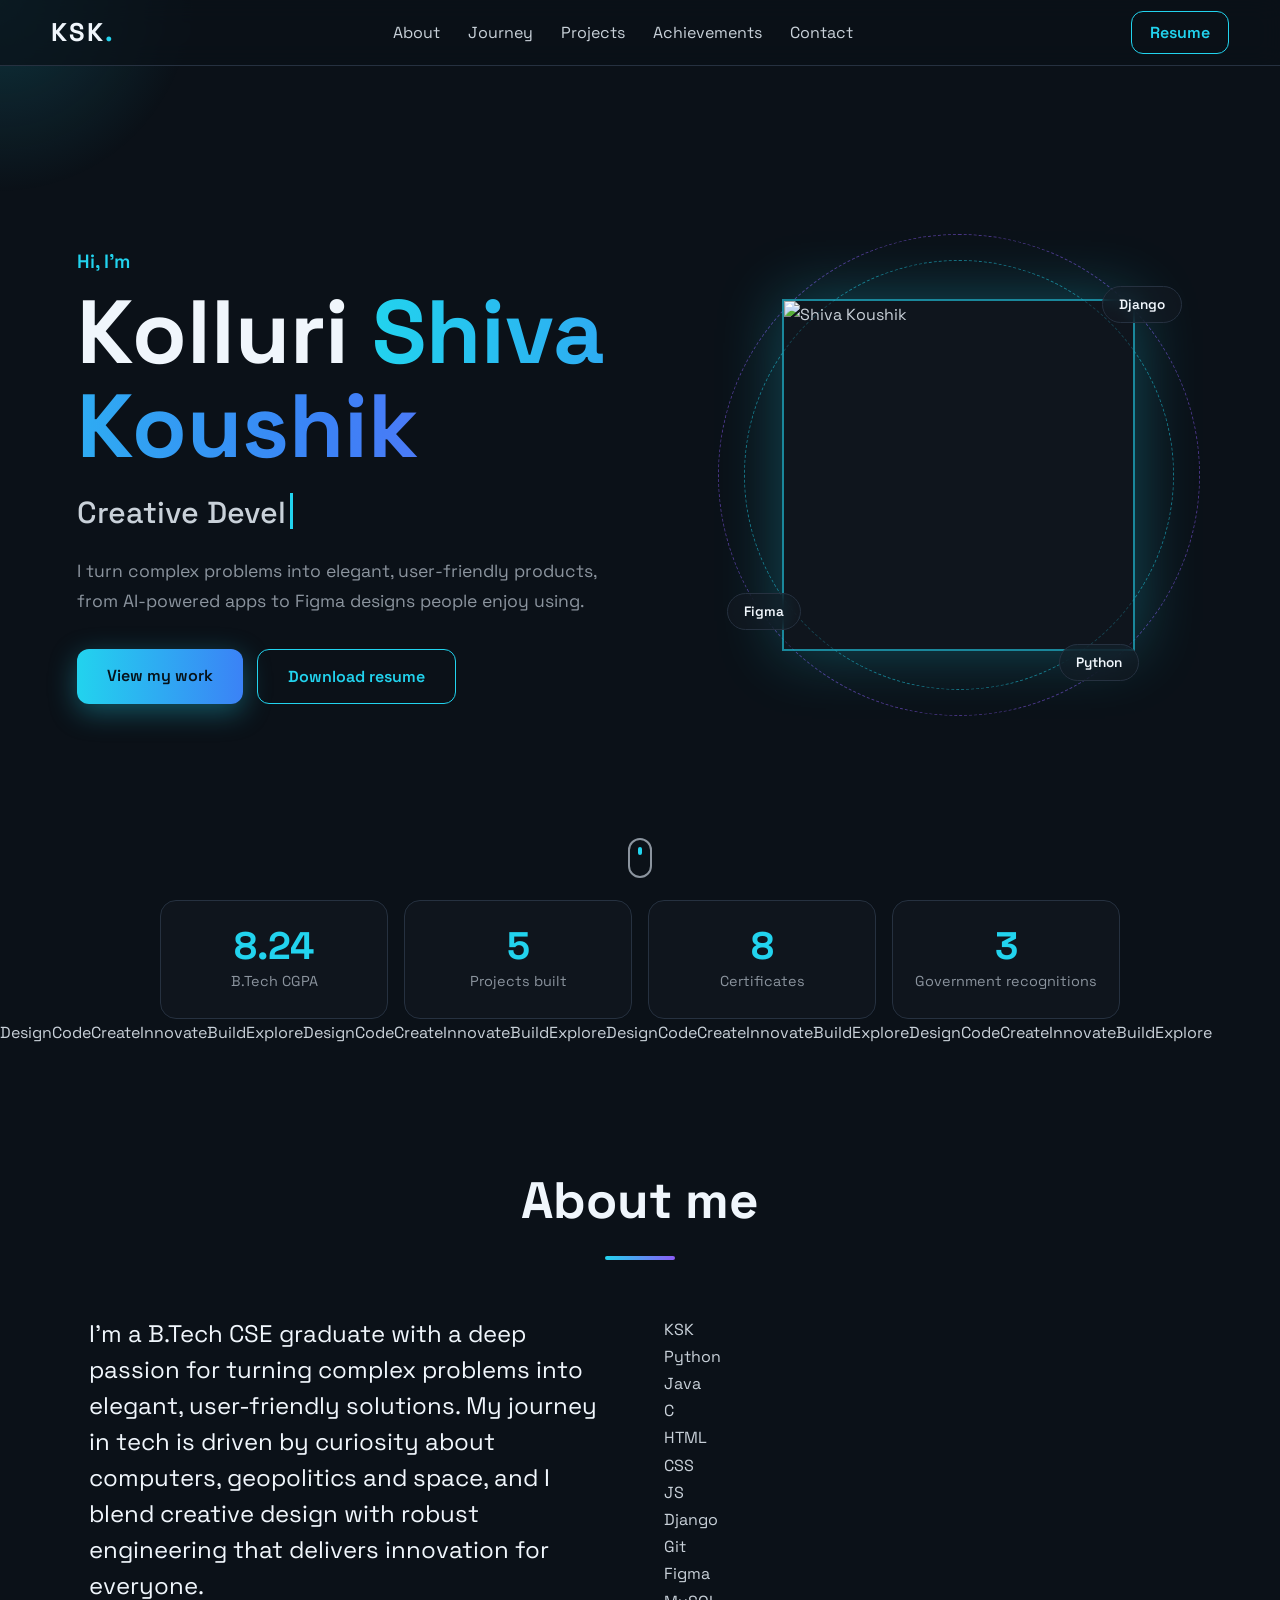
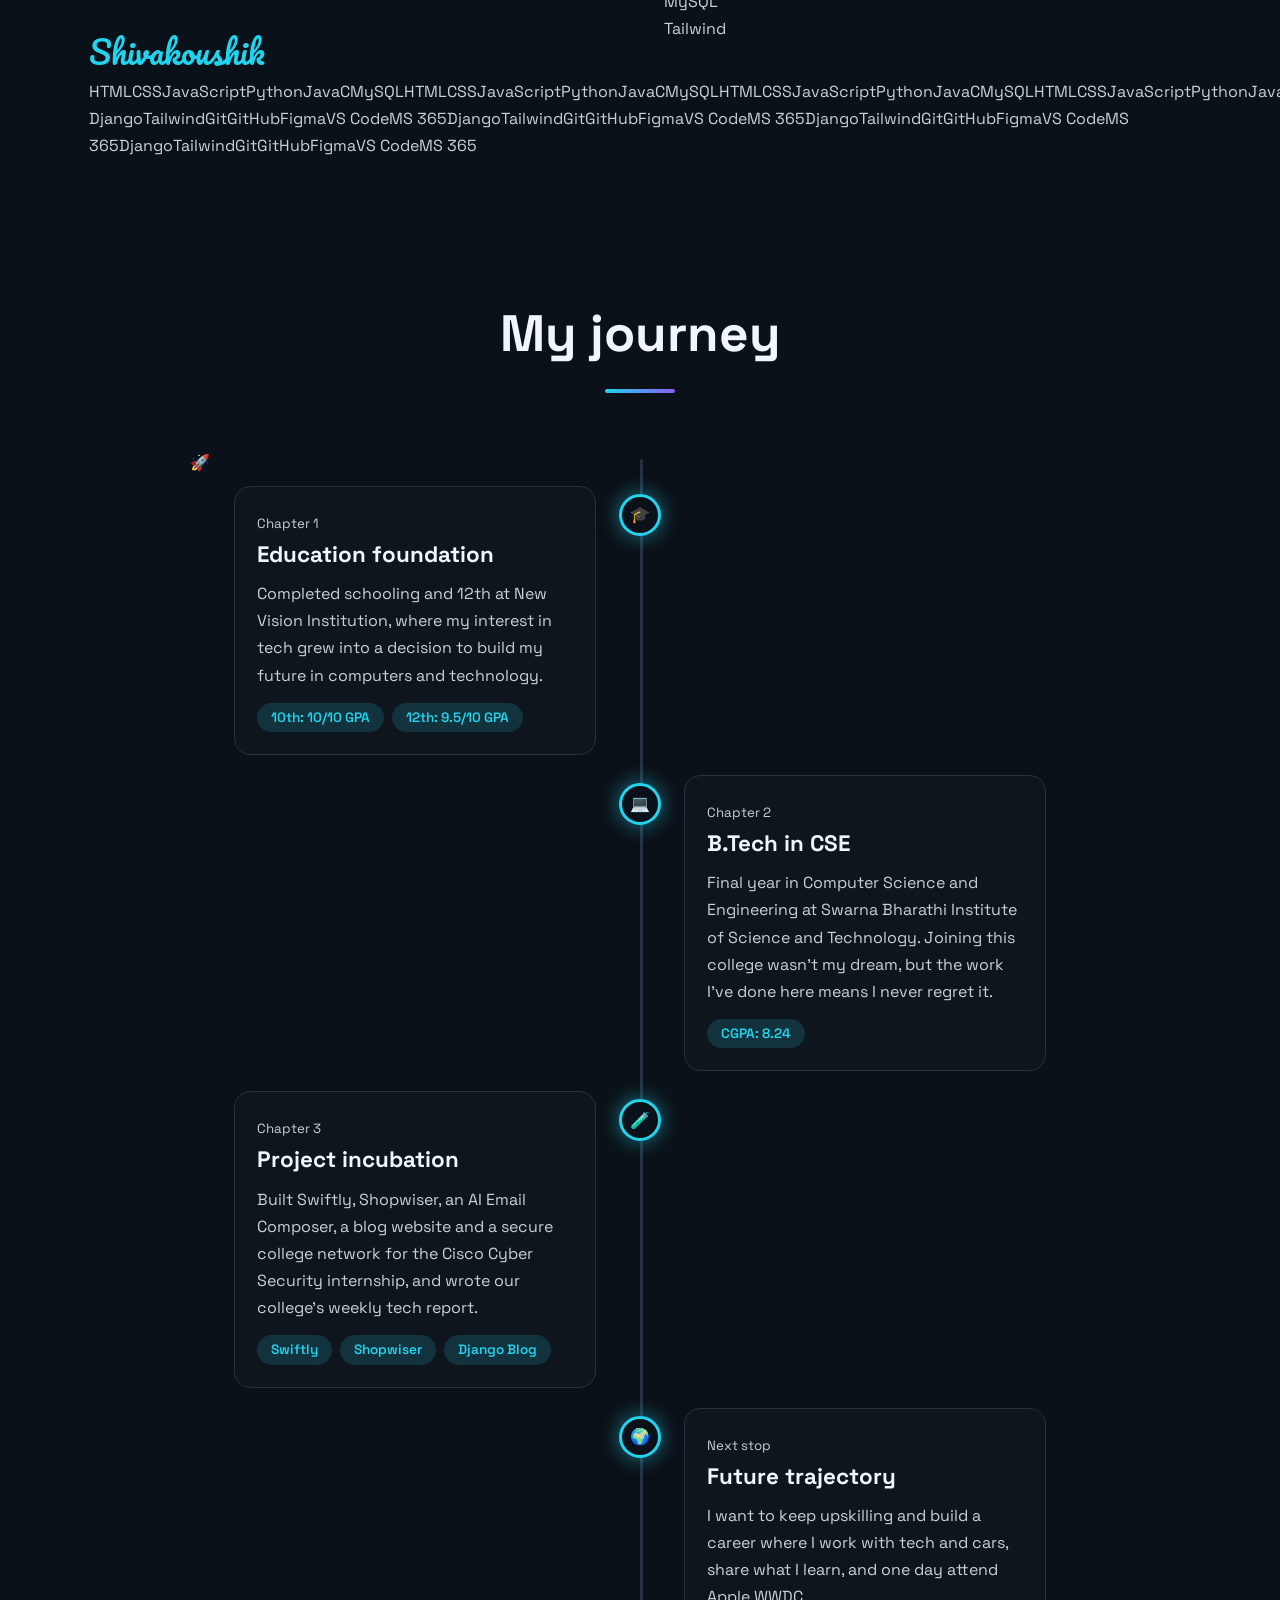
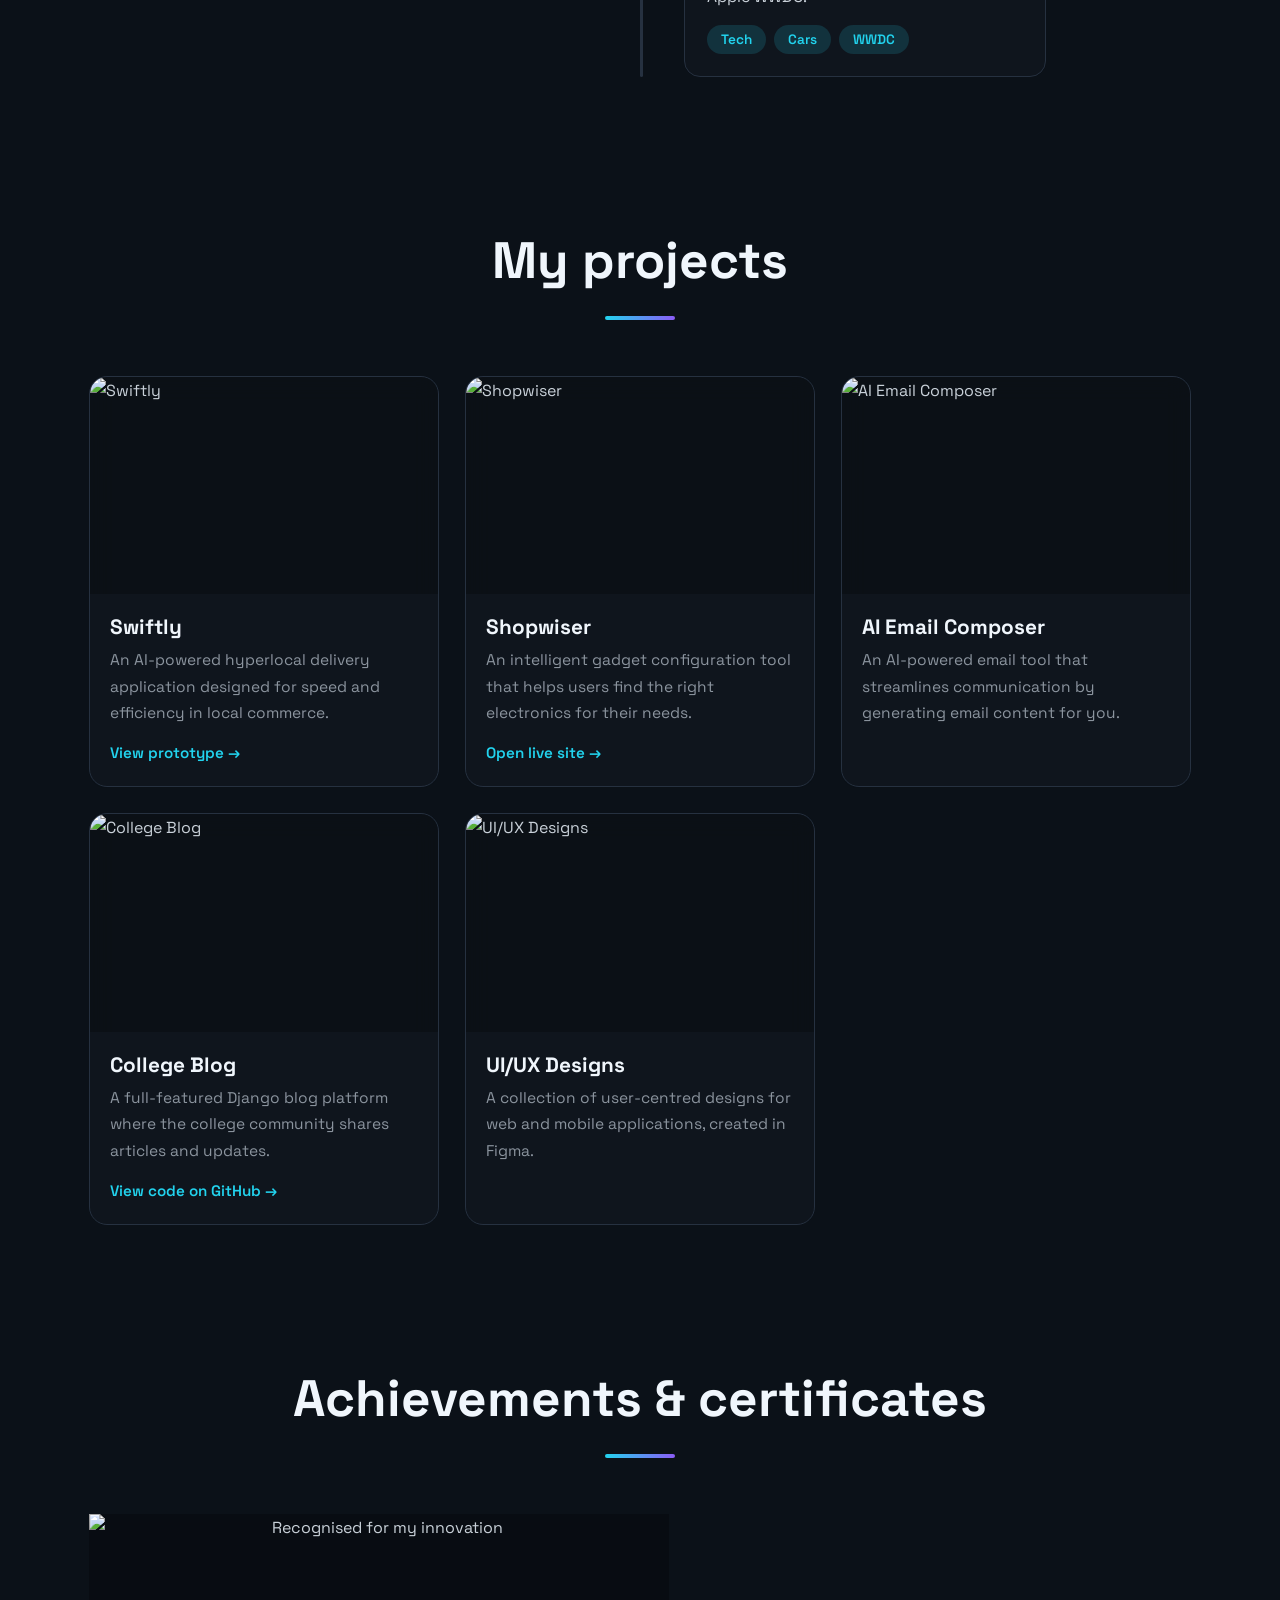
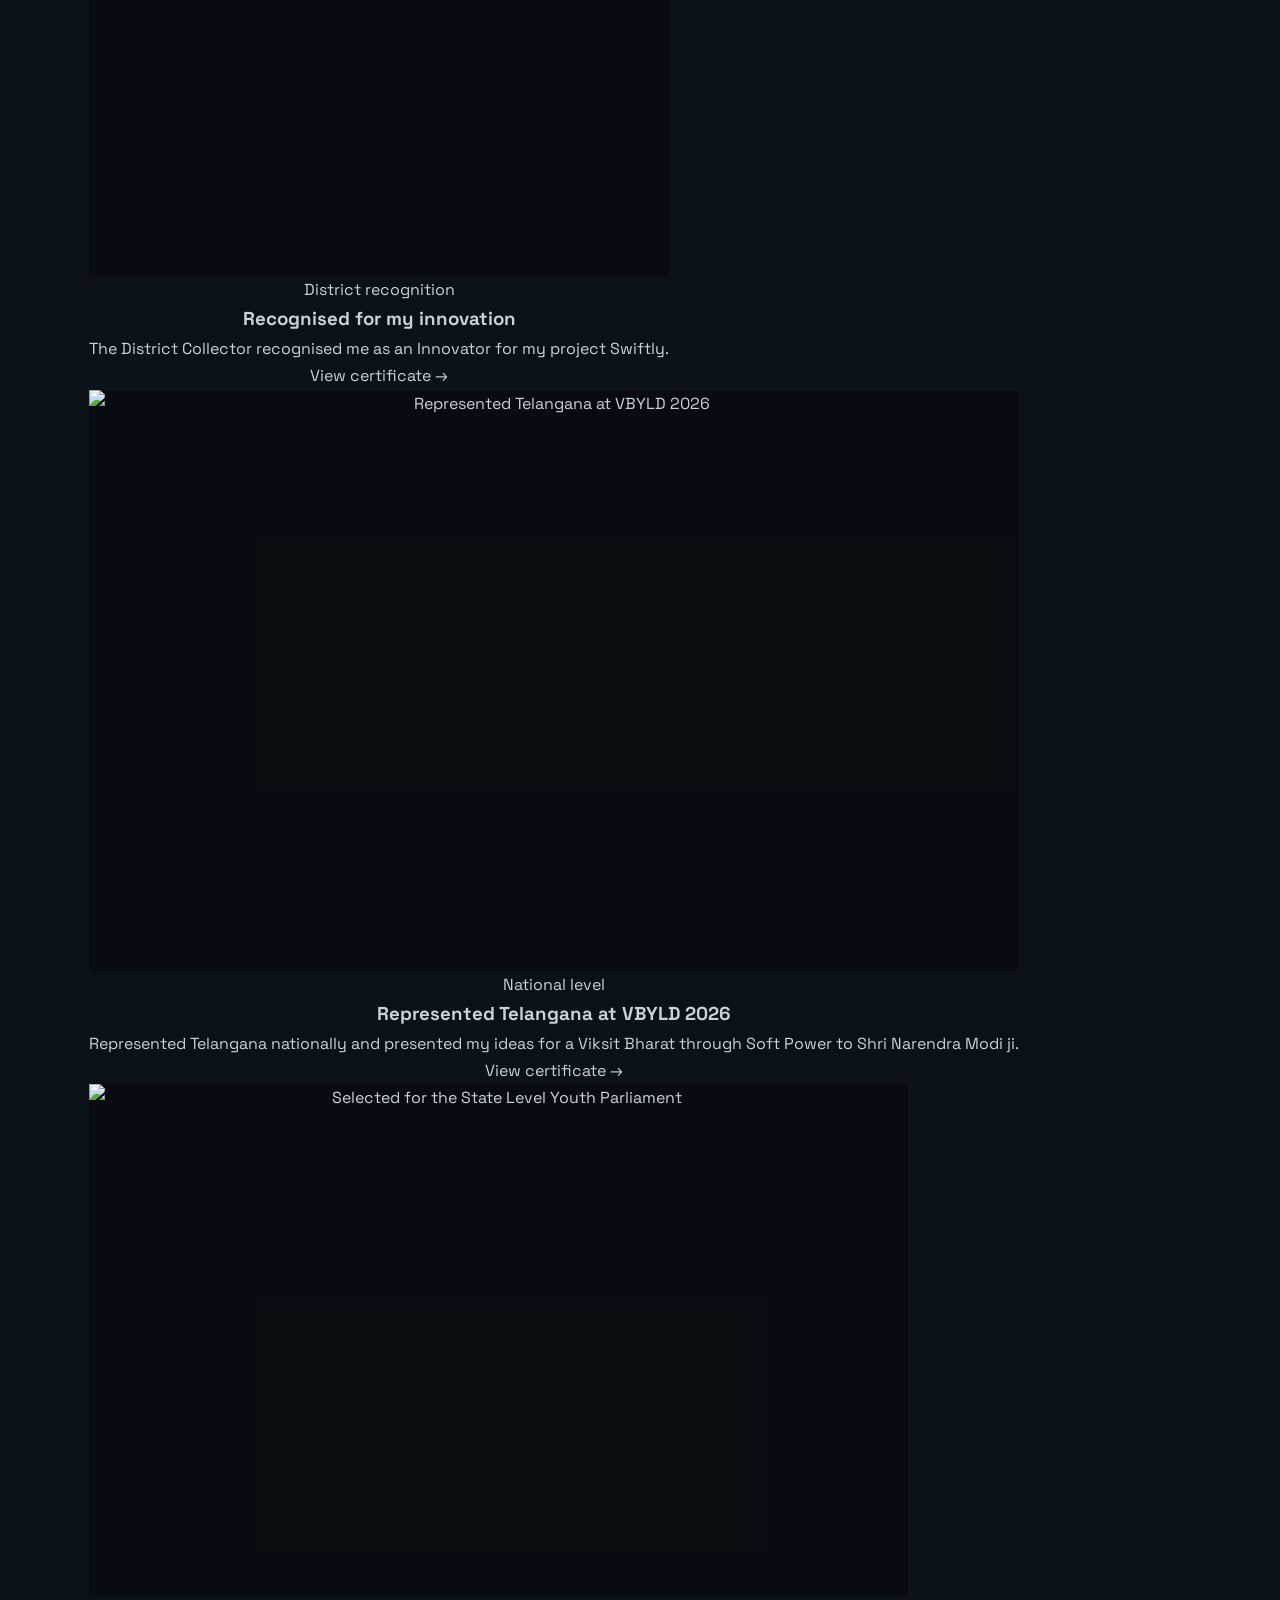
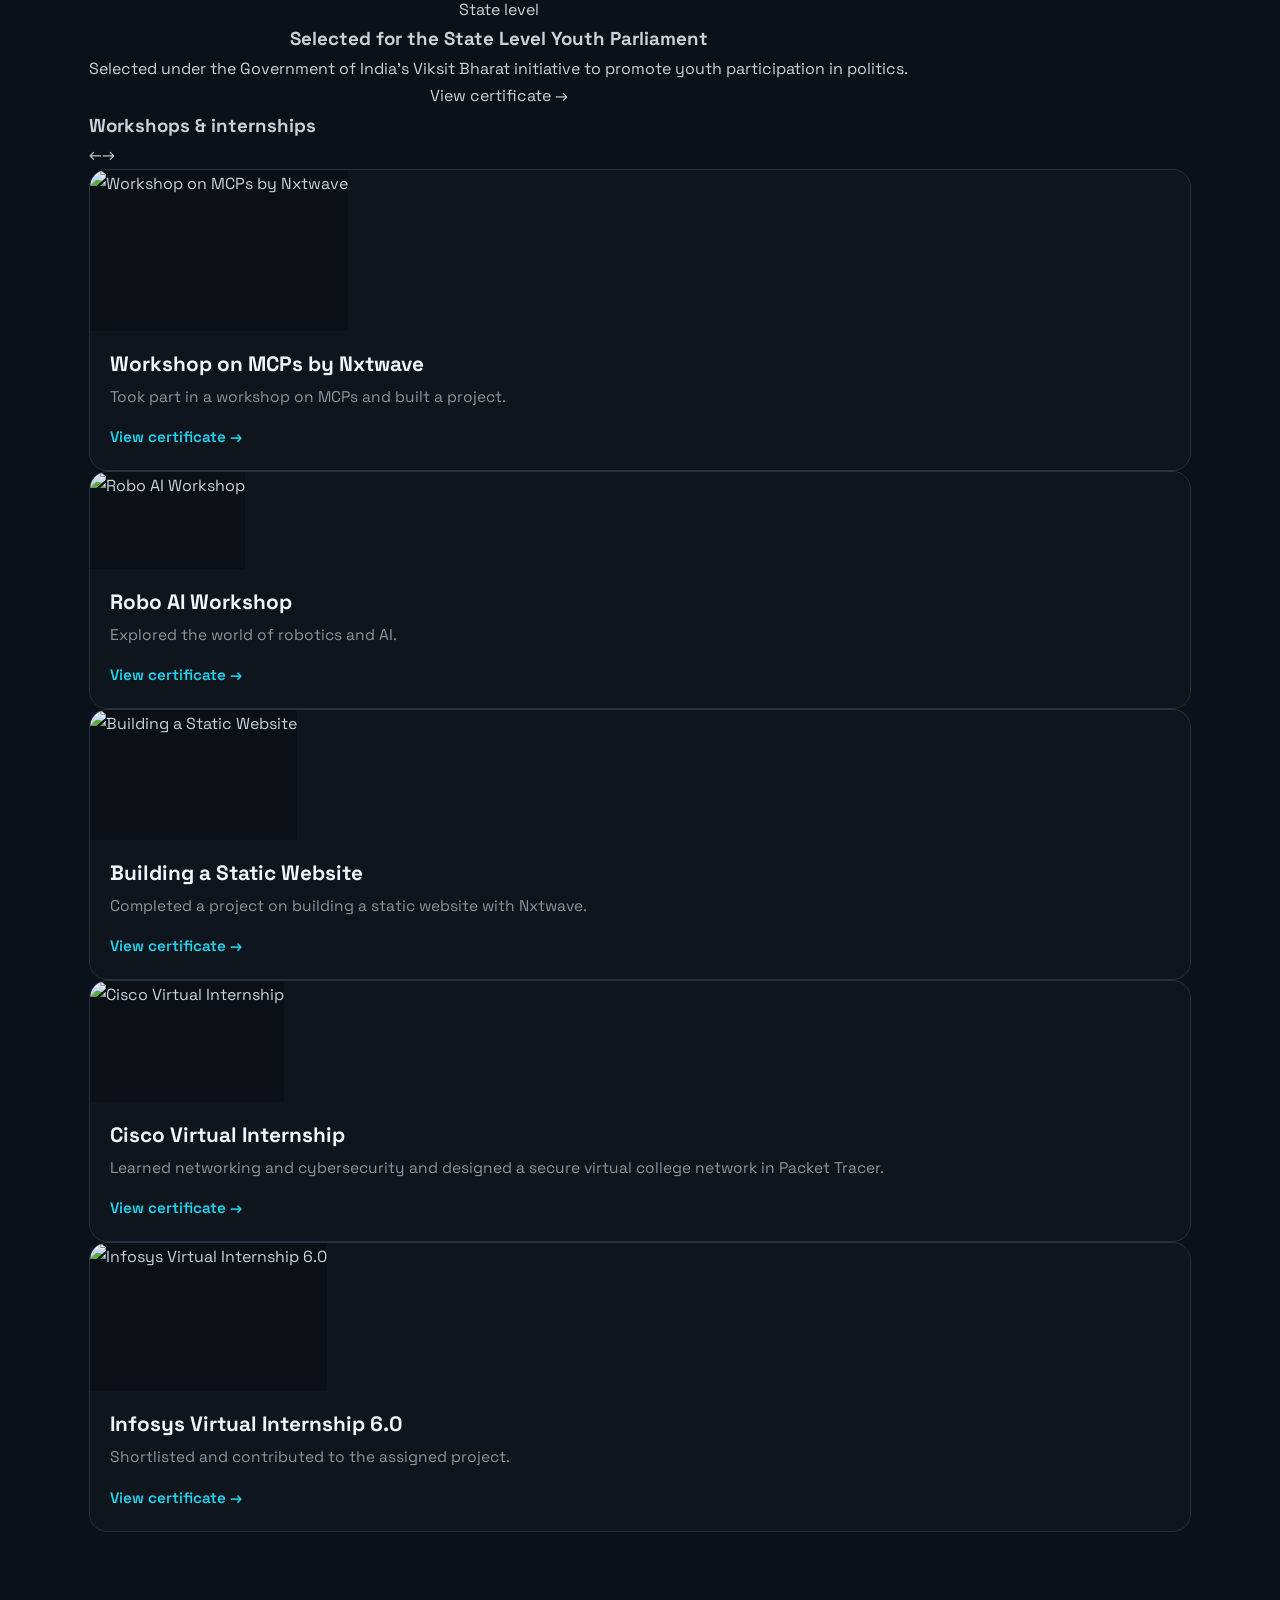
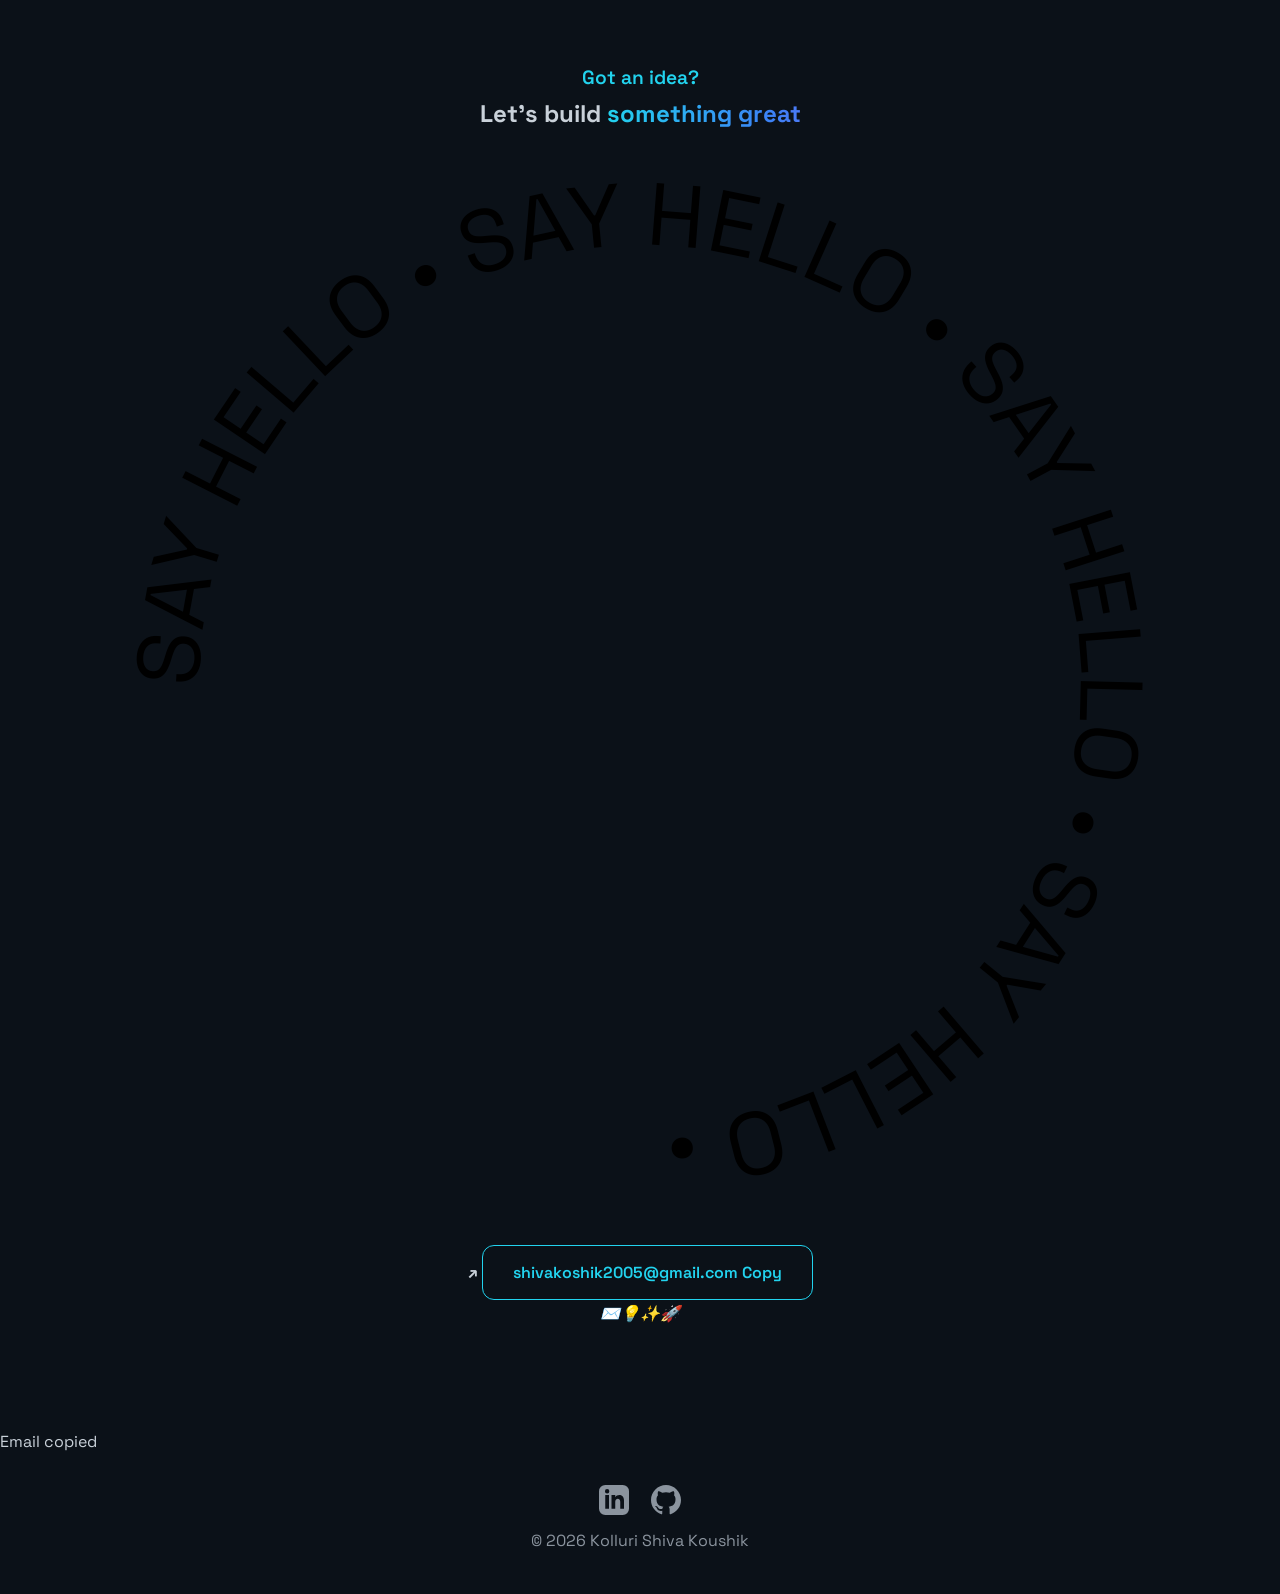
==== commit 75af53f7: "Update index.html" ====
--- a/index.html
+++ b/index.html
@@ -5,6 +5,7 @@
 <meta name="viewport" content="width=device-width, initial-scale=1.0">
 <title>Kolluri Shiva Koushik | Creative Developer</title>
 <meta name="description" content="Portfolio of Kolluri Shiva Koushik: B.Tech CSE student, developer and UI/UX designer.">
+<meta name="theme-color" content="#070b12">
 <link rel="preconnect" href="https://fonts.googleapis.com">
 <link rel="preconnect" href="https://fonts.gstatic.com" crossorigin>
 <link href="https://fonts.googleapis.com/css2?family=Space+Grotesk:wght@400;500;600;700&family=Pacifico&display=swap" rel="stylesheet">
@@ -12,20 +13,14 @@
 </head>
 <body>
 <div id="loader"><div class="ring"></div><span>KSK</span></div>
-<div id="progress"></div>
-<div id="glow"></div>
+<div id="progress"></div><div id="glow"></div>
 <canvas id="bg-canvas"></canvas>
-<div id="sky"><i class="cloud c1"></i><i class="cloud c2"></i><i class="cloud c3"></i></div>
+<div class="aurora"><i></i><i></i><i></i></div>
 
 <header id="header">
   <a href="#home" class="logo">KSK<b>.</b></a>
-  <nav id="nav">
-    <a href="#about">About</a><a href="#journey">Journey</a><a href="#projects">Projects</a><a href="#certifications">Achievements</a><a href="#contact">Contact</a>
-  </nav>
-  <div class="actions">
-    <a href="KOLLURI%20SHIVA%20KOUSHIK.pdf" target="_blank" rel="noopener" class="btn ghost sm magnetic">Resume</a>
-    <button id="theme" aria-label="Toggle light and dark theme"><span class="sun">☀</span><span class="moon">☾</span></button>
-  </div>
+  <nav id="nav"><a href="#about">About</a><a href="#journey">Journey</a><a href="#projects">Projects</a><a href="#certifications">Achievements</a><a href="#contact">Contact</a></nav>
+  <a href="KOLLURI%20SHIVA%20KOUSHIK.pdf" target="_blank" rel="noopener" class="btn ghost sm magnetic">Resume</a>
 </header>
 
 <main>
@@ -34,11 +29,8 @@
       <p class="hello">Hi, I'm</p>
       <h1>Kolluri <span class="grad">Shiva Koushik</span></h1>
       <h2><span id="typed"></span><span class="caret"></span></h2>
-      <p class="lead">I turn complex problems into elegant, user-friendly products, from AI-powered apps to Figma designs that people enjoy using.</p>
-      <div class="cta">
-        <a href="#projects" class="btn solid magnetic">View my work</a>
-        <a href="KOLLURI%20SHIVA%20KOUSHIK.pdf" target="_blank" rel="noopener" class="btn ghost magnetic">Download resume</a>
-      </div>
+      <p class="lead">I turn complex problems into elegant, user-friendly products, from AI-powered apps to Figma designs people enjoy using.</p>
+      <div class="cta"><a href="#projects" class="btn solid magnetic">View my work</a><a href="KOLLURI%20SHIVA%20KOUSHIK.pdf" target="_blank" rel="noopener" class="btn ghost magnetic">Download resume</a></div>
     </div>
     <div class="hero-photo" data-tilt>
       <div class="orbit o1"></div><div class="orbit o2"></div>
@@ -49,66 +41,75 @@
   </section>
 
   <section class="stats">
-    <div class="stat"><b data-count="8.24" data-dec="2">0</b><span>B.Tech CGPA</span></div>
-    <div class="stat"><b data-count="5">0</b><span>Projects built</span></div>
-    <div class="stat"><b data-count="8">0</b><span>Certificates</span></div>
-    <div class="stat"><b data-count="2">0</b><span>Government recognitions</span></div>
+    <div class="stat reveal zoom"><b data-count="8.24" data-dec="2">0</b><span>B.Tech CGPA</span></div>
+    <div class="stat reveal zoom"><b data-count="5">0</b><span>Projects built</span></div>
+    <div class="stat reveal zoom"><b data-count="8">0</b><span>Certificates</span></div>
+    <div class="stat reveal zoom"><b data-count="3">0</b><span>Government recognitions</span></div>
   </section>
 
+  <div class="band" data-words="Design,Code,Create,Innovate,Build,Explore"></div>
+
   <section id="about" class="section">
-    <h2 class="title reveal">About me</h2>
+    <h2 class="title split">About me</h2>
     <div class="about-grid">
-      <div class="reveal">
-        <p class="big">I'm a B.Tech CSE graduate with a deep passion for turning complex problems into elegant, user-friendly solutions.</p>
-        <p class="muted">My journey in tech is driven by curiosity about computers, geopolitics and space. I constantly seek to blend creative design with robust engineering that delivers innovation for everyone.</p>
-        <p class="signature">Shivakoushik</p>
+      <div>
+        <p class="big" id="lit">I'm a B.Tech CSE graduate with a deep passion for turning complex problems into elegant, user-friendly solutions. My journey in tech is driven by curiosity about computers, geopolitics and space, and I blend creative design with robust engineering that delivers innovation for everyone.</p>
+        <p class="signature reveal">Shivakoushik</p>
       </div>
-      <div class="skills reveal">
-        <div class="group"><h4>Languages</h4><span class="skill">HTML</span><span class="skill">CSS</span><span class="skill">JavaScript</span><span class="skill">Python</span><span class="skill">Java</span><span class="skill">C</span></div>
-        <div class="group"><h4>Frameworks</h4><span class="skill">Tailwind</span><span class="skill">Django</span></div>
-        <div class="group"><h4>Databases</h4><span class="skill">MySQL</span></div>
-        <div class="group"><h4>Tools</h4><span class="skill">Git</span><span class="skill">GitHub</span><span class="skill">MS 365</span><span class="skill">VS Code</span><span class="skill">Figma</span></div>
-      </div>
+      <div class="system reveal zoom" id="system"><div class="core">KSK</div></div>
+    </div>
+    <div class="rows reveal">
+      <div class="marq" data-words="HTML,CSS,JavaScript,Python,Java,C,MySQL"></div>
+      <div class="marq rev" data-words="Django,Tailwind,Git,GitHub,Figma,VS Code,MS 365"></div>
     </div>
   </section>
 
   <section id="journey" class="section">
-    <h2 class="title reveal">My journey</h2>
-    <div class="timeline"><div class="line"><i id="line-fill"></i></div>
-      <article class="item reveal"><div class="dot">🎓</div><div class="card"><h3>Education foundation</h3><p>Completed schooling and 12th at New Vision Institution, where my interest in tech grew into a decision to build my future in computers and technology.</p><div class="tags"><span>10th: 10/10 GPA</span><span>12th: 9.5/10 GPA</span></div></div></article>
-      <article class="item reveal"><div class="dot">💻</div><div class="card"><h3>B.Tech in CSE</h3><p>Final year in Computer Science and Engineering at Swarna Bharathi Institute of Science and Technology. Joining this college wasn't my dream, but the work I've done here means I never regret it.</p><div class="tags"><span>CGPA: 8.24</span></div></div></article>
-      <article class="item reveal"><div class="dot">🧪</div><div class="card"><h3>Project incubation</h3><p>Built Swiftly, Shopwiser, an AI Email Composer, a blog website and a secure college network for the Cisco Cyber Security internship, and wrote our college's weekly tech report. Working across domains has made me more confident and more eager for tech.</p></div></article>
-      <article class="item reveal"><div class="dot">🚀</div><div class="card"><h3>Future trajectory</h3><p>I want to keep upskilling and build a career where I work with tech and cars, share what I learn, and one day attend Apple WWDC.</p></div></article>
+    <h2 class="title split">My journey</h2>
+    <div class="timeline"><div class="line"><i id="line-fill"></i></div><div class="rocket" id="rocket">🚀</div>
+      <article class="item reveal"><div class="dot">🎓</div><div class="card"><small>Chapter 1</small><h3>Education foundation</h3><p>Completed schooling and 12th at New Vision Institution, where my interest in tech grew into a decision to build my future in computers and technology.</p><div class="tags"><span>10th: 10/10 GPA</span><span>12th: 9.5/10 GPA</span></div></div></article>
+      <article class="item reveal"><div class="dot">💻</div><div class="card"><small>Chapter 2</small><h3>B.Tech in CSE</h3><p>Final year in Computer Science and Engineering at Swarna Bharathi Institute of Science and Technology. Joining this college wasn't my dream, but the work I've done here means I never regret it.</p><div class="tags"><span>CGPA: 8.24</span></div></div></article>
+      <article class="item reveal"><div class="dot">🧪</div><div class="card"><small>Chapter 3</small><h3>Project incubation</h3><p>Built Swiftly, Shopwiser, an AI Email Composer, a blog website and a secure college network for the Cisco Cyber Security internship, and wrote our college's weekly tech report.</p><div class="tags"><span>Swiftly</span><span>Shopwiser</span><span>Django Blog</span></div></div></article>
+      <article class="item reveal"><div class="dot">🌍</div><div class="card"><small>Next stop</small><h3>Future trajectory</h3><p>I want to keep upskilling and build a career where I work with tech and cars, share what I learn, and one day attend Apple WWDC.</p><div class="tags"><span>Tech</span><span>Cars</span><span>WWDC</span></div></div></article>
     </div>
   </section>
 
   <section id="projects" class="section">
-    <h2 class="title reveal">My projects</h2>
+    <h2 class="title split">My projects</h2>
     <div class="grid" id="project-grid"></div>
   </section>
 
   <section id="certifications" class="section">
-    <h2 class="title reveal">Certifications &amp; achievements</h2>
-    <div class="grid" id="cert-grid"></div>
+    <h2 class="title split">Achievements &amp; certificates</h2>
+    <div class="spot" id="spot"></div>
+    <div class="rail-head reveal"><h3>Workshops &amp; internships</h3><div><button id="prev" aria-label="Previous">←</button><button id="next" aria-label="Next">→</button></div></div>
+    <div class="rail" id="rail"></div>
   </section>
 
   <section id="contact" class="section contact">
-    <h2 class="title reveal">Get in touch</h2>
-    <p class="muted reveal">I'm always open to new projects, creative ideas, or opportunities to join an amazing team.</p>
-    <a id="contact-link" href="#" target="_blank" rel="noopener" class="btn solid big magnetic reveal">Say hello</a>
+    <p class="hello reveal">Got an idea?</p>
+    <h2 class="say"><span class="split">Let's build</span> <span class="split grad">something great</span></h2>
+    <div class="ctas reveal">
+      <a id="contact-link" href="#" target="_blank" rel="noopener" class="orb magnetic" aria-label="Say hello by email">
+        <svg viewBox="0 0 200 200"><defs><path id="c" d="M100,100 m-80,0 a80,80 0 1,1 160,0 a80,80 0 1,1 -160,0"/></defs><text><textPath href="#c">SAY HELLO • SAY HELLO • SAY HELLO • SAY HELLO •</textPath></text></svg>
+        <b>↗</b>
+      </a>
+      <button id="copy" class="btn ghost">shivakoshik2005@gmail.com <span>Copy</span></button>
+    </div>
+    <i class="float f1">✉️</i><i class="float f2">💡</i><i class="float f3">✨</i><i class="float f4">🚀</i>
   </section>
 </main>
 
 <div id="modal" role="dialog" aria-modal="true" aria-label="Certificate preview"><button id="close" aria-label="Close preview">&times;</button><img id="modal-img" src="" alt="Certificate preview"></div>
+<div id="toast">Email copied</div>
 
 <footer>
   <div class="socials">
     <a href="https://www.linkedin.com/in/kolluri-shiva-koushik" target="_blank" rel="noopener" aria-label="LinkedIn"><svg viewBox="0 0 24 24" fill="currentColor"><path d="M19 0H5a5 5 0 0 0-5 5v14a5 5 0 0 0 5 5h14a5 5 0 0 0 5-5V5a5 5 0 0 0-5-5zM8 19H5V8h3v11zM6.5 6.7a1.75 1.75 0 1 1 0-3.5 1.75 1.75 0 0 1 0 3.5zM20 19h-3v-5.6c0-3.4-4-3.1-4 0V19h-3V8h3v1.8c1.4-2.6 7-2.8 7 2.5V19z"/></svg></a>
-    <a href="https://github.com/shivakoshik2005" target="_blank" rel="noopener" aria-label="GitHub"><svg viewBox="0 0 24 24" fill="currentColor"><path d="M12 0C5.4 0 0 5.4 0 12c0 5.3 3.4 9.8 8.2 11.4.6.1.8-.3.8-.6v-2.2c-3.3.7-4-1.4-4-1.4-.5-1.4-1.3-1.8-1.3-1.8-1.1-.7.1-.7.1-.7 1.2.1 1.8 1.2 1.8 1.2 1.1 1.8 2.8 1.3 3.5 1 .1-.8.4-1.3.8-1.6-2.7-.3-5.5-1.3-5.5-5.9 0-1.3.5-2.4 1.2-3.2-.1-.3-.5-1.5.1-3.2 0 0 1-.3 3.3 1.2a11.5 11.5 0 0 1 6 0c2.3-1.5 3.300-1.200 3.300-1.200.7 1.700.2 2.900.1 3.200.8.800 1.200 1.900 1.200 3.200 0 4.600-2.800 5.600-5.500 5.900.4.400.8 1.100.8 2.200v3.300c0 .3.2.7.8.6C20.600 21.800 24 17.300 24 12c0-6.600-5.400-12-12-12z"/></svg></a>
+    <a href="https://github.com/shivakoshik2005" target="_blank" rel="noopener" aria-label="GitHub"><svg viewBox="0 0 24 24" fill="currentColor"><path d="M12 0C5.4 0 0 5.4 0 12c0 5.3 3.4 9.8 8.2 11.4.6.1.8-.3.8-.6v-2.2c-3.3.7-4-1.4-4-1.4-.5-1.4-1.3-1.8-1.3-1.8-1.1-.7.1-.7.1-.7 1.2.1 1.8 1.2 1.8 1.2 1.1 1.8 2.8 1.3 3.5 1 .1-.8.4-1.3.8-1.6-2.7-.3-5.5-1.3-5.5-5.9 0-1.3.5-2.4 1.2-3.2-.1-.3-.5-1.5.1-3.2 0 0 1-.3 3.3 1.2a11.5 11.5 0 0 1 6 0c2.3-1.5 3.3-1.2 3.3-1.2.7 1.7.2 2.9.1 3.2.8.8 1.2 1.9 1.2 3.2 0 4.6-2.8 5.6-5.5 5.9.4.4.8 1.1.8 2.2v3.3c0 .3.2.7.8.6C20.6 21.8 24 17.3 24 12c0-6.6-5.4-12-12-12z"/></svg></a>
   </div>
   <p>© 2026 Kolluri Shiva Koushik</p>
 </footer>
-
 <script src="https://cdnjs.cloudflare.com/ajax/libs/three.js/r128/three.min.js"></script>
 <script src="./scripts.js" defer></script>
 </body>
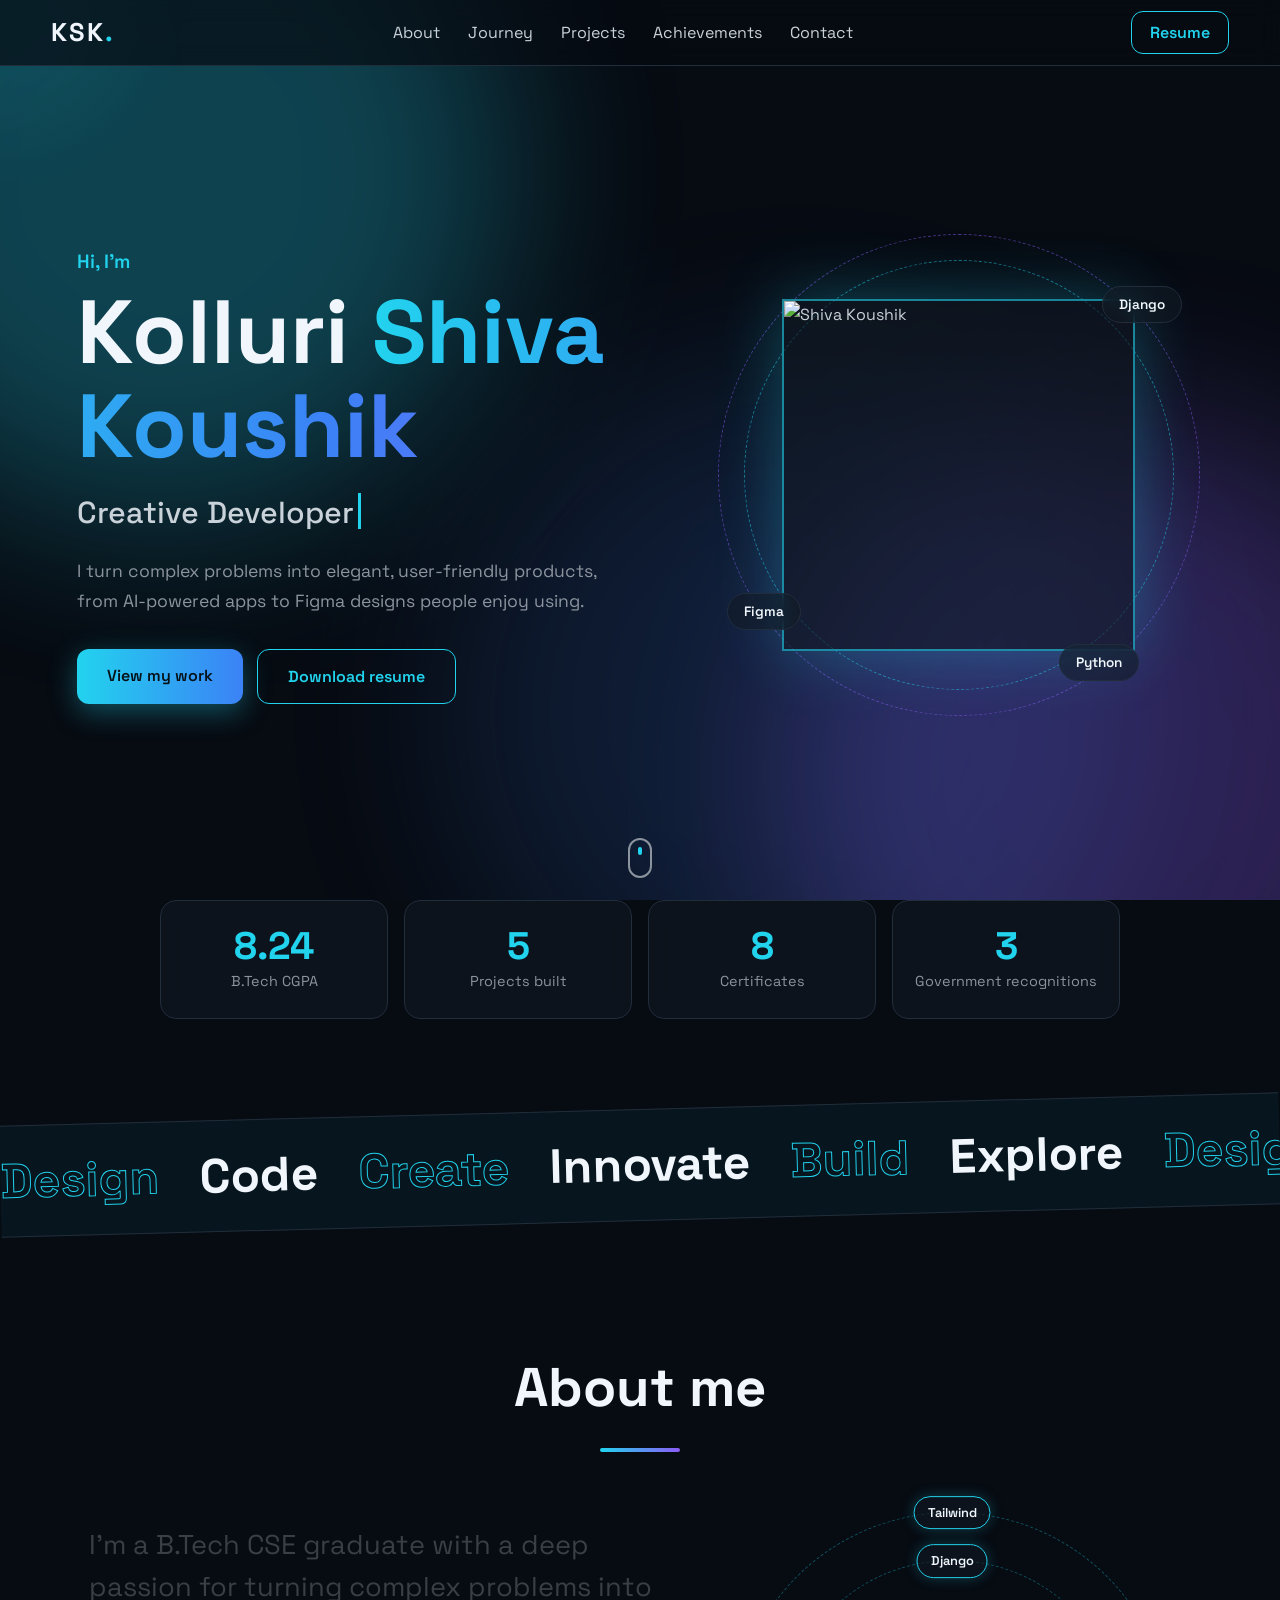
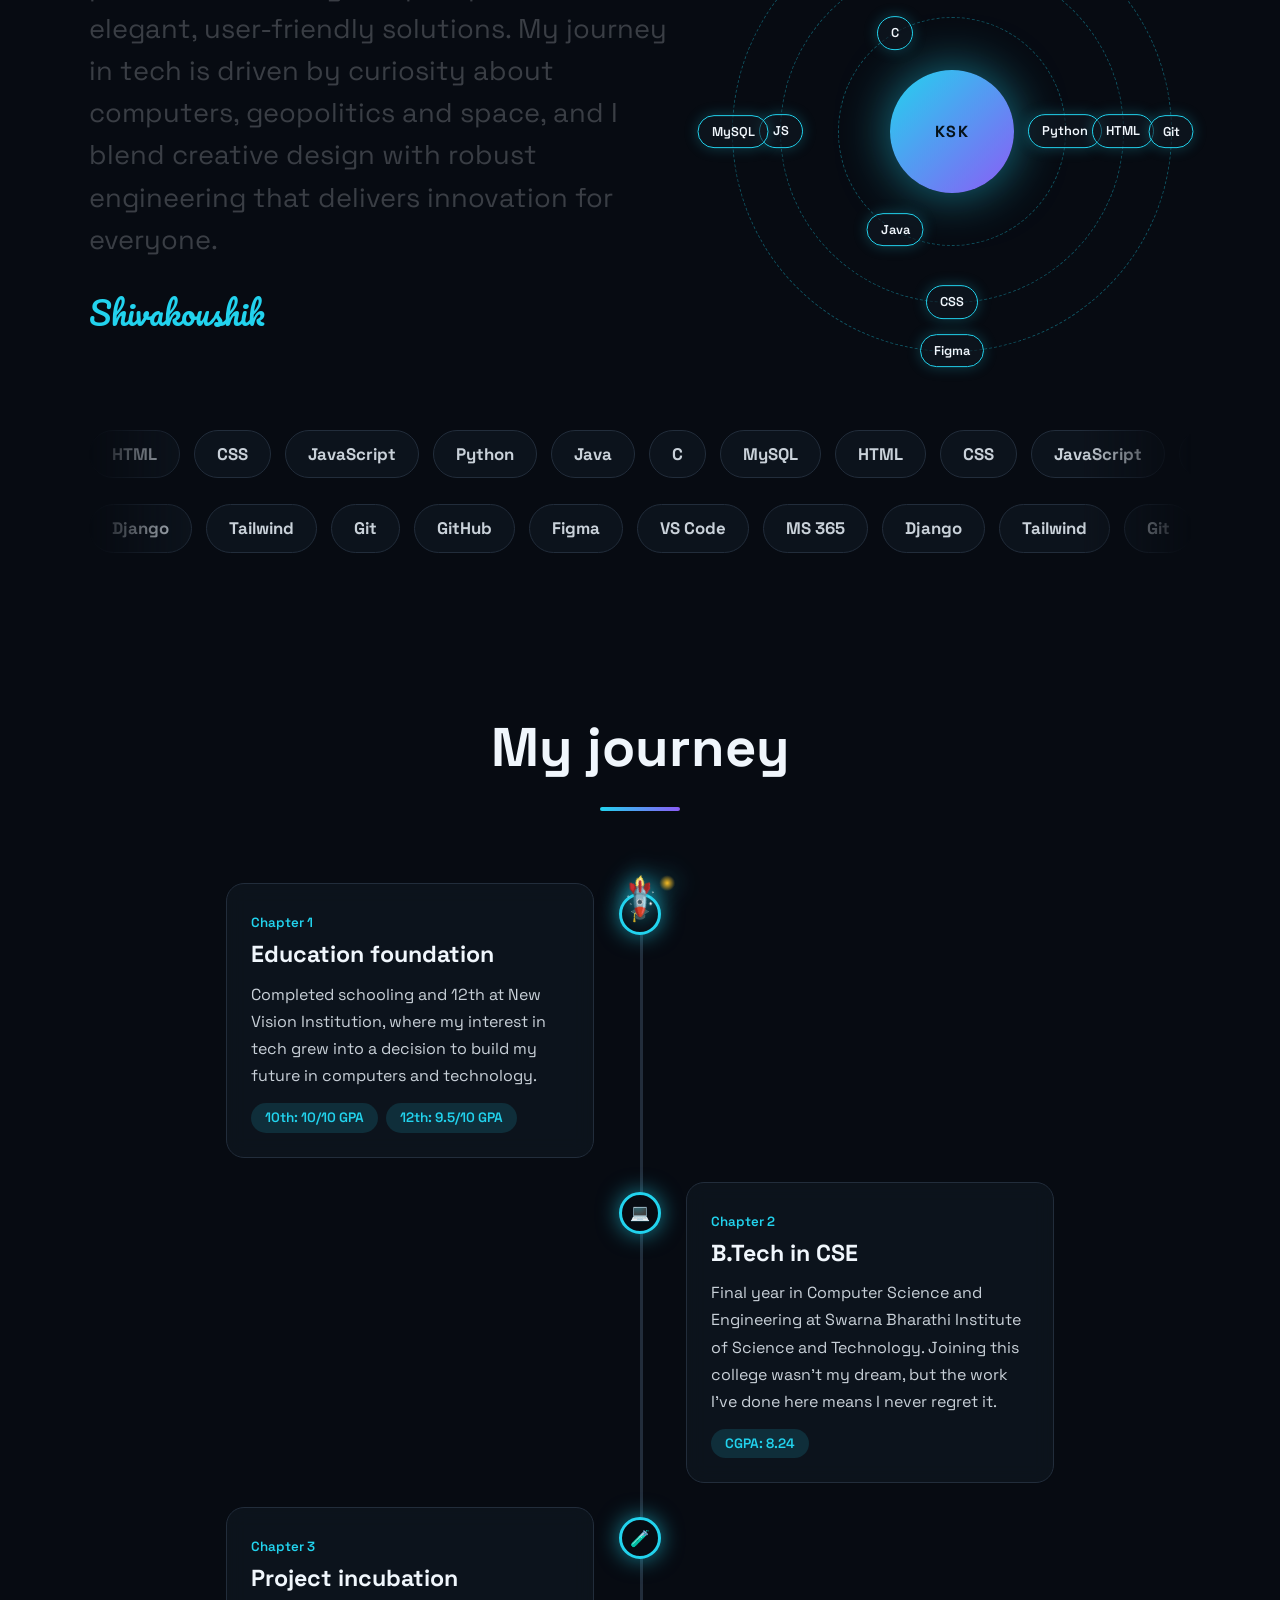
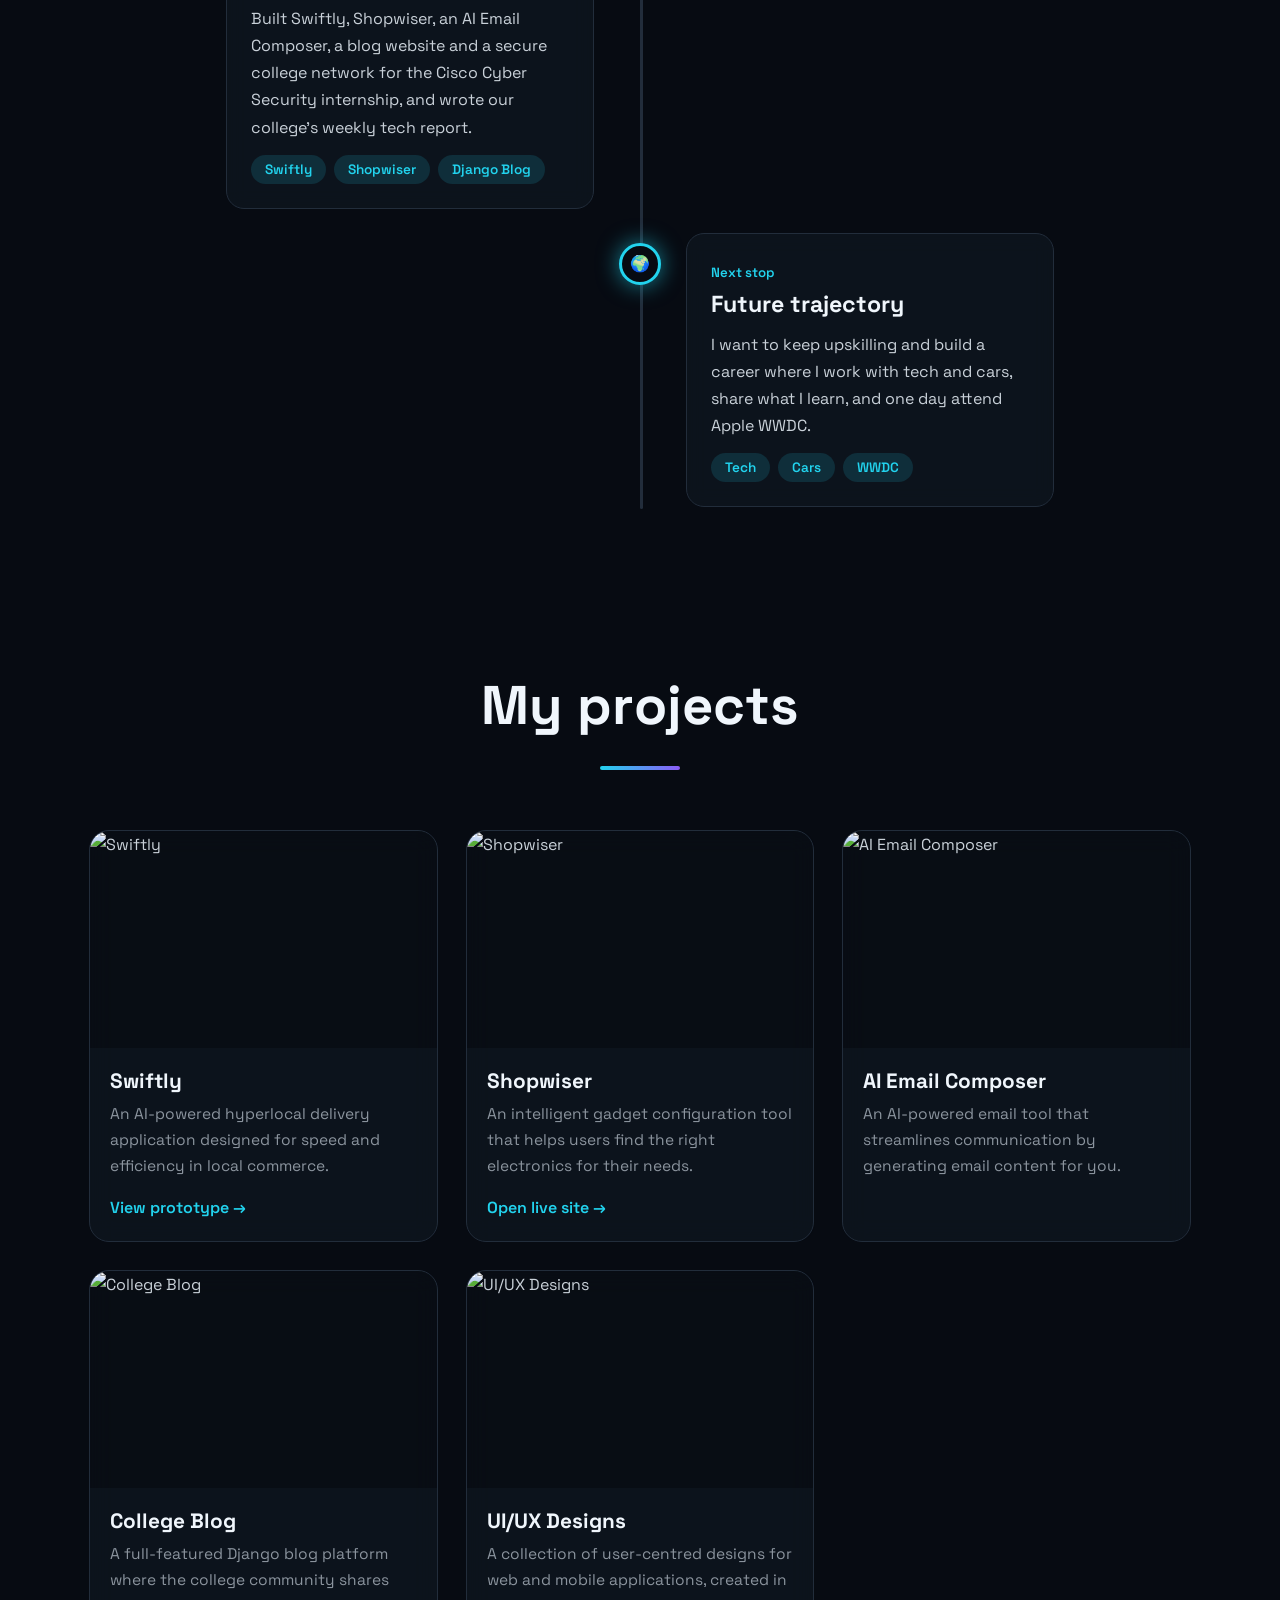
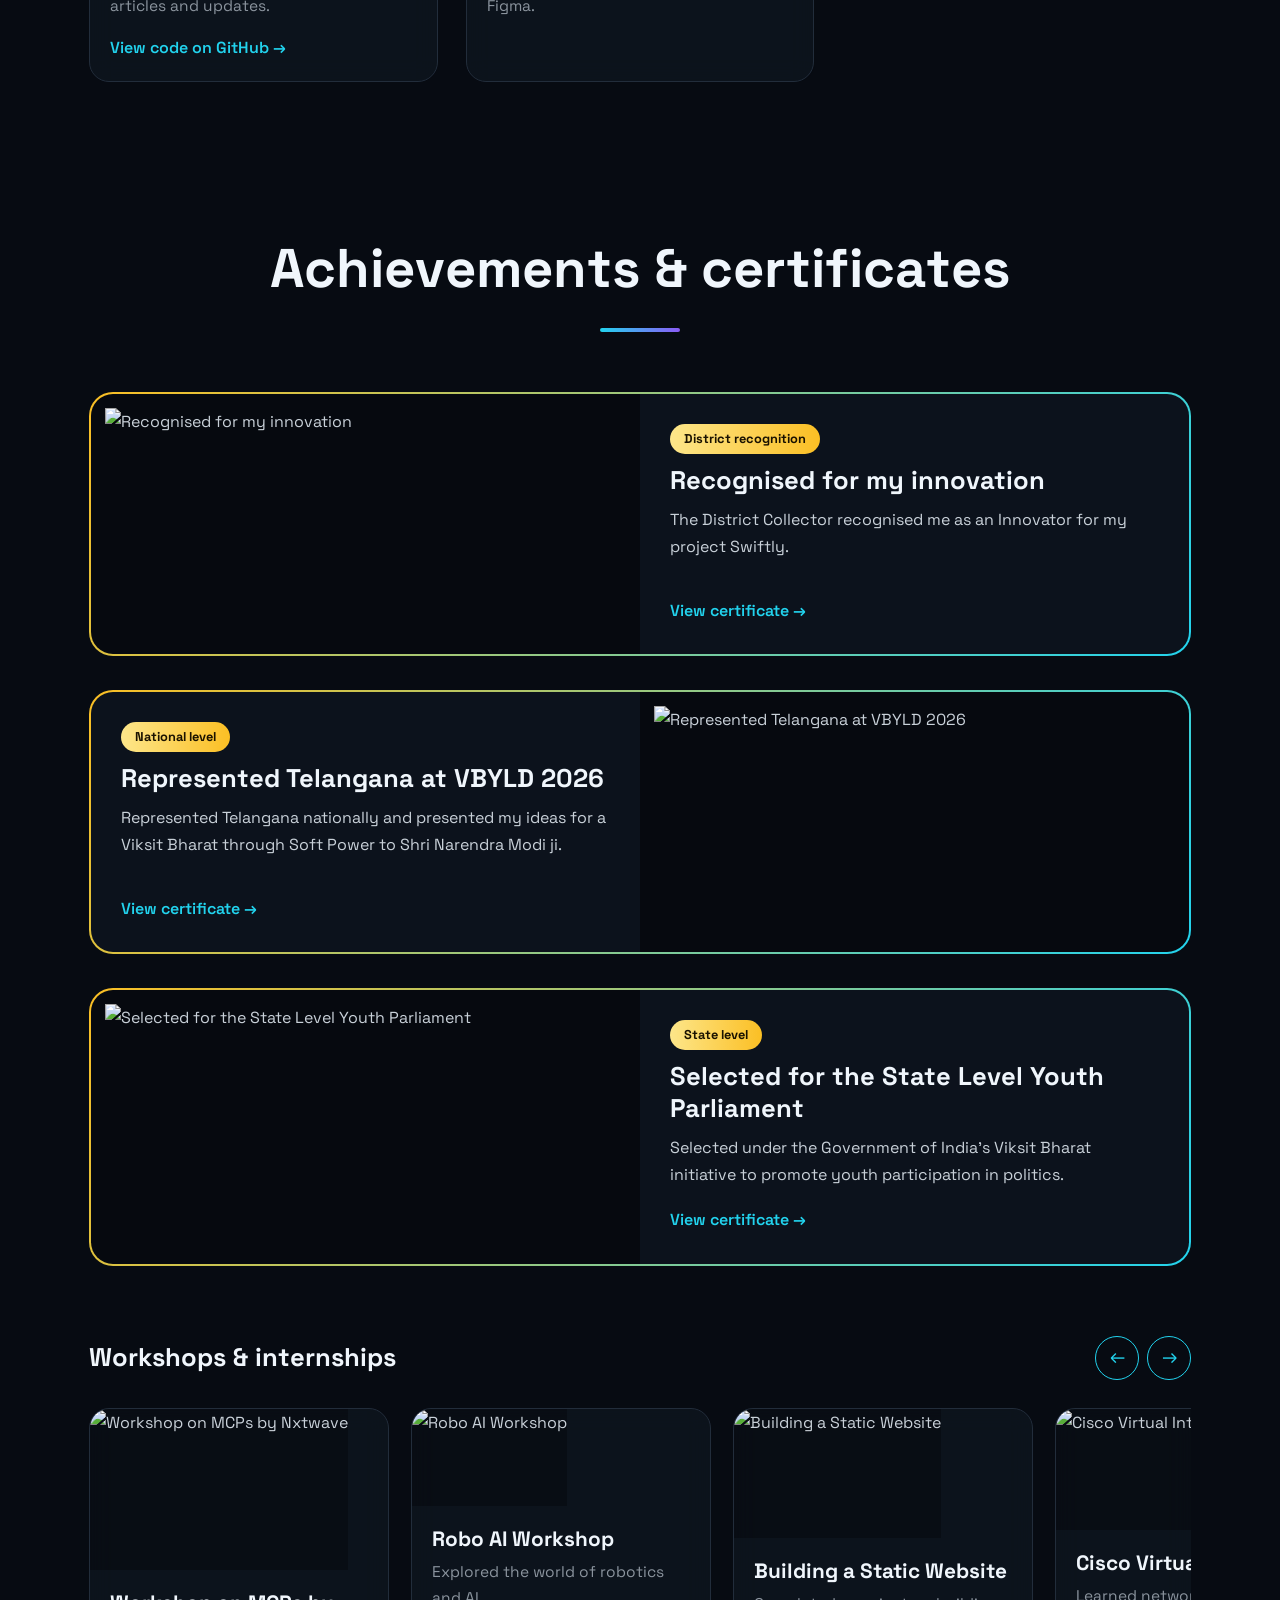
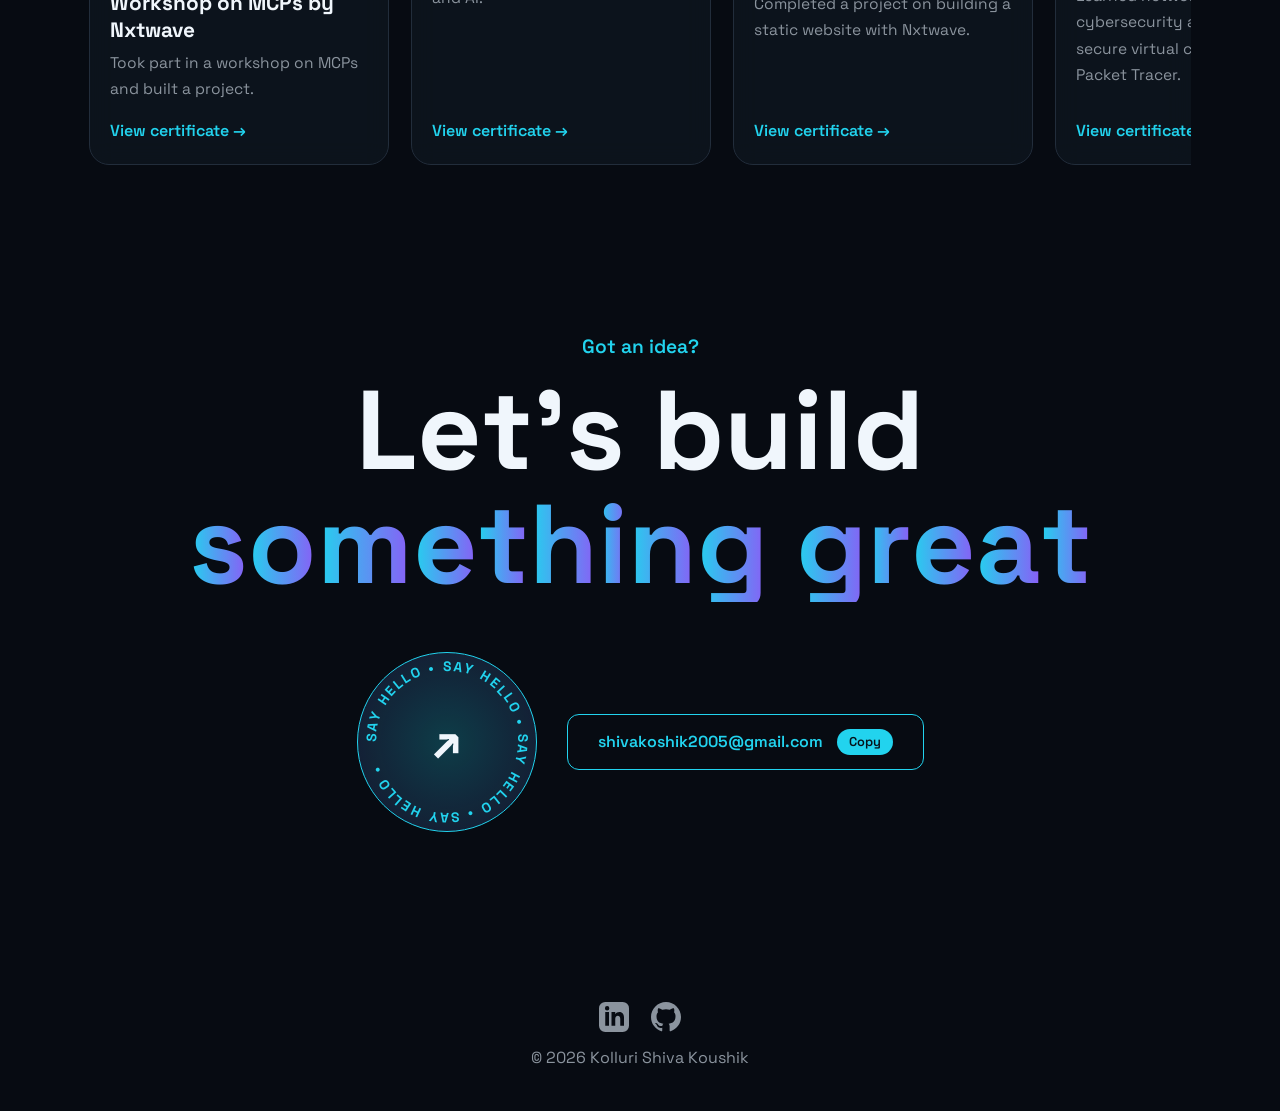
==== commit c26e1bd2: "Update index.html" ====
--- a/index.html
+++ b/index.html
@@ -96,7 +96,7 @@
       </a>
       <button id="copy" class="btn ghost">shivakoshik2005@gmail.com <span>Copy</span></button>
     </div>
-    <i class="float f1">✉️</i><i class="float f2">💡</i><i class="float f3">✨</i><i class="float f4">🚀</i>
+    
   </section>
 </main>
 
--- a/styles.css
+++ b/styles.css
@@ -1,68 +1,65 @@
-:root{--bg:#0b1118;--tp:#f0f6fc;--ts:#c9d1d9;--tm:#8b949e;--bd:#263140;--card:rgba(20,27,36,.55);--hd:rgba(11,17,24,.72);--cy:#22d3ee;--vi:#8b5cf6;--bl:#3b82f6}
-html.light{--bg:#eef6ff;--tp:#0f172a;--ts:#334155;--tm:#64748b;--bd:#cbd9e8;--card:rgba(255,255,255,.62);--hd:rgba(255,255,255,.7);--cy:#0891b2}
+:root{--bg:#070b12;--tp:#f0f6fc;--ts:#c9d1d9;--tm:#8b949e;--bd:#222d3b;--card:rgba(18,25,36,.6);--cy:#22d3ee;--vi:#8b5cf6;--bl:#3b82f6;--gold:#fbbf24;color-scheme:dark}
 *{box-sizing:border-box;margin:0;padding:0}
 html{scroll-behavior:smooth;scroll-padding-top:80px}
-body{font-family:'Space Grotesk',sans-serif;background:var(--bg);color:var(--ts);line-height:1.7;overflow-x:hidden;transition:background .4s,color .4s}
-img{display:block;max-width:100%}
-a{color:inherit;text-decoration:none}
+body{font-family:'Space Grotesk',sans-serif;background:var(--bg);color:var(--ts);line-height:1.7;overflow-x:hidden}
+img{display:block;max-width:100%}a{color:inherit;text-decoration:none}
 button{font:inherit;color:inherit;background:none;border:0;cursor:pointer}
 :focus-visible{outline:2px solid var(--cy);outline-offset:3px}
 ::-webkit-scrollbar{width:8px}::-webkit-scrollbar-track{background:var(--bg)}::-webkit-scrollbar-thumb{background:var(--cy);border-radius:9px}
 .grad{background:linear-gradient(90deg,var(--cy),var(--bl),var(--vi),var(--cy));background-size:250% 100%;-webkit-background-clip:text;background-clip:text;-webkit-text-fill-color:transparent;animation:flow 6s linear infinite}
 @keyframes flow{to{background-position:250% 0}}
+@keyframes spin{to{transform:rotate(360deg)}}
 .muted{color:var(--tm)}
 
-/* loader, progress, glow, backgrounds */
-#loader{position:fixed;inset:0;z-index:999;display:grid;place-items:center;background:#0b1118;transition:opacity .6s,visibility .6s}
+/* loader / progress / glow / backgrounds */
+#loader{position:fixed;inset:0;z-index:999;display:grid;place-items:center;background:var(--bg);transition:opacity .6s,visibility .6s}
 #loader.done{opacity:0;visibility:hidden}
 #loader span{grid-area:1/1;font-weight:700;letter-spacing:.3em;color:#fff}
 .ring{grid-area:1/1;width:110px;height:110px;border-radius:50%;border:3px solid transparent;border-top-color:var(--cy);border-right-color:var(--vi);animation:spin 1s linear infinite}
-@keyframes spin{to{transform:rotate(360deg)}}
 #progress{position:fixed;top:0;left:0;height:3px;width:0;z-index:100;background:linear-gradient(90deg,var(--cy),var(--vi))}
-#glow{position:fixed;width:420px;height:420px;margin:-210px 0 0 -210px;border-radius:50%;pointer-events:none;z-index:0;background:radial-gradient(circle,color-mix(in srgb,var(--cy) 18%,transparent),transparent 65%);transition:opacity .3s}
-#bg-canvas{position:fixed;inset:0;width:100%;height:100%;z-index:-2;transition:opacity .6s}
-html.light #bg-canvas{opacity:.25}
-#sky{position:fixed;inset:0;z-index:-3;opacity:0;overflow:hidden;background:linear-gradient(to top,#a1c4fd,#e3f4ff);transition:opacity .6s}
-html.light #sky{opacity:1}
-.cloud{position:absolute;width:300px;height:90px;border-radius:99px;background:#fff;box-shadow:60px -35px 0 -5px #fff,-50px -20px 0 -15px #fff;opacity:.85;animation:drift 40s linear infinite}
-.c1{top:12%}.c2{top:42%;transform:scale(.7);animation-duration:60s;animation-delay:-20s}.c3{top:72%;transform:scale(.85);animation-duration:50s;animation-delay:-35s}
-@keyframes drift{from{left:-400px}to{left:110%}}
-
-/* header */
-#header{position:fixed;top:0;left:0;right:0;z-index:90;height:66px;padding:0 clamp(16px,4vw,56px);display:flex;align-items:center;justify-content:space-between;background:var(--hd);backdrop-filter:blur(12px);-webkit-backdrop-filter:blur(12px);border-bottom:1px solid var(--bd)}
+#glow{position:fixed;width:420px;height:420px;margin:-210px 0 0 -210px;border-radius:50%;pointer-events:none;z-index:1;background:radial-gradient(circle,rgba(34,211,238,.12),transparent 65%)}
+#bg-canvas{position:fixed;inset:0;width:100%;height:100%;z-index:-2}
+.aurora{position:fixed;inset:0;z-index:-3;overflow:hidden}
+.aurora i{position:absolute;width:55vmax;height:55vmax;border-radius:50%;filter:blur(90px);opacity:.28;animation:blobmove 22s ease-in-out infinite alternate}
+.aurora i:nth-child(1){background:var(--cy);top:-20%;left:-15%}
+.aurora i:nth-child(2){background:var(--vi);bottom:-25%;right:-15%;animation-delay:-8s}
+.aurora i:nth-child(3){background:var(--bl);top:40%;left:35%;opacity:.14;animation-delay:-15s}
+@keyframes blobmove{to{transform:translate(12vw,8vh) scale(1.2)}}
+
+/* header & buttons */
+#header{position:fixed;top:0;left:0;right:0;z-index:90;height:66px;padding:0 clamp(16px,4vw,56px);display:flex;align-items:center;justify-content:space-between;background:rgba(7,11,18,.7);backdrop-filter:blur(12px);-webkit-backdrop-filter:blur(12px);border-bottom:1px solid var(--bd)}
 .logo{font-size:1.6rem;font-weight:700;color:var(--tp);letter-spacing:.08em}.logo b{color:var(--cy)}
 #nav{display:flex;gap:28px}
-#nav a{position:relative;color:var(--ts);transition:color .3s}
+#nav a{position:relative;transition:color .3s}
 #nav a::after{content:"";position:absolute;left:0;bottom:-4px;height:2px;width:0;background:var(--cy);transition:width .3s}
 #nav a:hover,#nav a.active{color:var(--cy)}#nav a:hover::after,#nav a.active::after{width:100%}
-.actions{display:flex;align-items:center;gap:14px}
-#theme{position:relative;width:54px;height:28px;border-radius:99px;background:var(--card);border:1px solid var(--bd);display:flex;justify-content:space-between;align-items:center;padding:0 7px;font-size:13px}
-#theme::before{content:"";position:absolute;top:3px;left:3px;width:20px;height:20px;border-radius:50%;background:var(--cy);transition:transform .4s cubic-bezier(.6,-.3,.3,1.4)}
-html.light #theme::before{transform:translateX(26px)}
-#theme span{position:relative;z-index:1}
-
-/* buttons */
 .btn{display:inline-block;padding:13px 30px;border-radius:12px;font-weight:600;transition:transform .2s,box-shadow .3s,background .3s,color .3s}
-.btn.sm{padding:7px 18px}.btn.big{padding:16px 44px;font-size:1.1rem}
-.btn.solid{background:linear-gradient(90deg,var(--cy),var(--bl));color:#06121a;box-shadow:0 8px 28px color-mix(in srgb,var(--cy) 35%,transparent)}
-.btn.solid:hover{box-shadow:0 12px 40px color-mix(in srgb,var(--cy) 55%,transparent)}
+.btn.sm{padding:7px 18px}
+.btn.solid{background:linear-gradient(90deg,var(--cy),var(--bl));color:#06121a;box-shadow:0 8px 28px rgba(34,211,238,.35)}
+.btn.solid:hover{box-shadow:0 12px 40px rgba(34,211,238,.55)}
 .btn.ghost{border:1px solid var(--cy);color:var(--cy)}.btn.ghost:hover{background:var(--cy);color:#06121a}
+
+/* split-letter titles */
+.split .w{display:inline-block;white-space:nowrap}
+.split .ch{display:inline-block;opacity:0;transform:translateY(60%) rotate(8deg);filter:blur(6px);transition:opacity .6s,transform .7s cubic-bezier(.2,.8,.2,1),filter .6s;transition-delay:calc(var(--i)*35ms)}
+.split.visible .ch{opacity:1;transform:none;filter:none}
+.grad .ch{-webkit-text-fill-color:transparent}
 
 /* hero */
 .hero{min-height:100vh;display:grid;grid-template-columns:1.1fr .9fr;align-items:center;gap:40px;padding:110px clamp(20px,6vw,100px) 60px;position:relative}
 .hello{color:var(--cy);font-weight:600;font-size:1.2rem}
-h1{font-size:clamp(2.8rem,7vw,6rem);line-height:1.05;color:var(--tp);margin:6px 0 14px;font-weight:700}
+h1{font-size:clamp(2.8rem,7vw,6rem);line-height:1.05;color:var(--tp);margin:6px 0 14px}
 .hero h2{font-size:clamp(1.2rem,2.5vw,1.9rem);color:var(--ts);min-height:2.4rem;font-weight:500}
 .caret{display:inline-block;width:3px;height:1.2em;margin-left:4px;vertical-align:-.2em;background:var(--cy);animation:blink .8s steps(1) infinite}
 @keyframes blink{50%{opacity:0}}
 .lead{max-width:520px;margin:18px 0 32px;color:var(--tm);font-size:1.1rem}
 .cta{display:flex;flex-wrap:wrap;gap:14px}
-.hero-photo{position:relative;justify-self:center;width:min(430px,80vw);aspect-ratio:1;transition:transform .15s;transform-style:preserve-3d}
-.blob{position:absolute;inset:9%;overflow:hidden;background:var(--card);border:2px solid color-mix(in srgb,var(--cy) 60%,transparent);animation:morph 9s ease-in-out infinite;box-shadow:0 0 60px color-mix(in srgb,var(--cy) 30%,transparent)}
+.hero-photo{position:relative;justify-self:center;width:min(430px,80vw);aspect-ratio:1;transition:transform .15s}
+.blob{position:absolute;inset:9%;overflow:hidden;background:var(--card);border:2px solid rgba(34,211,238,.6);animation:morph 9s ease-in-out infinite;box-shadow:0 0 60px rgba(34,211,238,.3)}
 .blob img{width:100%;height:100%;object-fit:cover}
 @keyframes morph{0%,100%{border-radius:58% 42% 55% 45%/50% 55% 45% 50%}50%{border-radius:42% 58% 45% 55%/55% 45% 55% 45%}}
-.orbit{position:absolute;inset:0;border-radius:50%;border:1px dashed color-mix(in srgb,var(--cy) 50%,transparent);animation:spin 22s linear infinite}
-.o2{inset:-6%;border-color:color-mix(in srgb,var(--vi) 50%,transparent);animation-direction:reverse;animation-duration:34s}
+.orbit{position:absolute;inset:0;border-radius:50%;border:1px dashed rgba(34,211,238,.5);animation:spin 22s linear infinite}
+.o2{inset:-6%;border-color:rgba(139,92,246,.5);animation-direction:reverse;animation-duration:34s}
 .chip{position:absolute;padding:6px 16px;border-radius:99px;font-size:.85rem;font-weight:600;color:var(--tp);background:var(--card);backdrop-filter:blur(8px);border:1px solid var(--bd);animation:float 5s ease-in-out infinite}
 .c-a{top:6%;right:-2%}.c-b{bottom:14%;left:-4%;animation-delay:-1.5s}.c-c{bottom:2%;right:8%;animation-delay:-3s}
 @keyframes float{50%{transform:translateY(-14px)}}
@@ -70,80 +67,141 @@
 .scroll-hint i{position:absolute;top:7px;left:50%;width:4px;height:8px;margin-left:-2px;border-radius:4px;background:var(--cy);animation:wheel 1.6s infinite}
 @keyframes wheel{to{transform:translateY(14px);opacity:0}}
 
-/* stats */
+/* stats, bands, marquees */
 .stats{display:grid;grid-template-columns:repeat(4,1fr);gap:16px;max-width:1000px;margin:0 auto;padding:0 20px}
 .stat{text-align:center;padding:24px 10px;border-radius:16px;background:var(--card);border:1px solid var(--bd);backdrop-filter:blur(10px)}
 .stat b{display:block;font-size:2.4rem;color:var(--cy);line-height:1.1}.stat span{color:var(--tm);font-size:.9rem}
+.band{margin:90px 0 0;overflow:hidden;transform:rotate(-1.5deg);border-block:1px solid var(--bd);background:rgba(34,211,238,.05);padding:14px 0}
+.track{display:flex;gap:40px;width:max-content;animation:slide 28s linear infinite}
+.track span{font-size:clamp(1.6rem,4vw,3rem);font-weight:700;color:transparent;-webkit-text-stroke:1px var(--cy);white-space:nowrap}
+.track span:nth-child(even){color:var(--tp);-webkit-text-stroke:0}
+.marq.rev .track{animation-direction:reverse}
+@keyframes slide{to{transform:translateX(-50%)}}
+.marq{overflow:hidden;mask-image:linear-gradient(90deg,transparent,#000 10%,#000 90%,transparent);-webkit-mask-image:linear-gradient(90deg,transparent,#000 10%,#000 90%,transparent);padding:8px 0}
+.marq .track{gap:14px;animation-duration:34s}
+.marq .track span{font-size:1.05rem;-webkit-text-stroke:0;color:var(--ts);padding:9px 22px;border-radius:99px;background:var(--card);border:1px solid var(--bd);transition:.3s}
+.marq .track span:hover{background:linear-gradient(90deg,var(--cy),var(--bl));color:#06121a}
+.marq:hover .track{animation-play-state:paused}
 
 /* sections */
-.section{max-width:1150px;margin:0 auto;padding:110px 24px 20px}
-.title{text-align:center;font-size:clamp(2rem,5vw,3.2rem);color:var(--tp);margin-bottom:56px;position:relative}
-.title::after{content:"";display:block;width:70px;height:4px;margin:12px auto 0;border-radius:4px;background:linear-gradient(90deg,var(--cy),var(--vi))}
-.about-grid{display:grid;grid-template-columns:1fr 1fr;gap:48px;align-items:start}
-.big{font-size:1.5rem;color:var(--tp);line-height:1.5;margin-bottom:16px}
-.signature{font-family:'Pacifico',cursive;font-size:2rem;color:var(--cy);margin-top:20px}
-html.light .signature{color:var(--tp)}
-.group{margin-bottom:22px}.group h4{color:var(--cy);margin-bottom:8px;font-size:1.05rem}
-.skill{display:inline-block;margin:0 8px 8px 0;padding:7px 16px;border-radius:10px;background:var(--card);border:1px solid var(--bd);font-weight:500;transition:transform .25s,background .25s,color .25s,box-shadow .25s}
-.skill:hover{transform:translateY(-4px) rotate(-2deg);background:linear-gradient(90deg,var(--cy),var(--bl));color:#06121a;box-shadow:0 10px 22px color-mix(in srgb,var(--cy) 30%,transparent)}
+.section{max-width:1150px;margin:0 auto;padding:120px 24px 20px;position:relative}
+.title{text-align:center;font-size:clamp(2rem,5vw,3.4rem);color:var(--tp);margin-bottom:60px}
+.title::after{content:"";display:block;width:0;height:4px;margin:14px auto 0;border-radius:4px;background:linear-gradient(90deg,var(--cy),var(--vi));transition:width 1s .5s}
+.title.visible::after{width:80px}
+.about-grid{display:grid;grid-template-columns:1.1fr .9fr;gap:40px;align-items:center}
+.big{font-size:clamp(1.25rem,2.2vw,1.7rem);line-height:1.55;color:rgba(240,246,252,.22)}
+.big .l{transition:color .35s}.big .l.on{color:var(--tp)}
+.signature{font-family:'Pacifico',cursive;font-size:2rem;color:var(--cy);margin-top:24px}
+.system{position:relative;width:min(440px,88vw);aspect-ratio:1;justify-self:center}
+.core{position:absolute;inset:36%;border-radius:50%;display:grid;place-items:center;font-weight:700;letter-spacing:.1em;color:#06121a;background:linear-gradient(135deg,var(--cy),var(--vi));box-shadow:0 0 50px rgba(34,211,238,.55);animation:pulse 3s ease-in-out infinite}
+@keyframes pulse{50%{transform:scale(1.1)}}
+.rg{position:absolute;border-radius:50%;border:1px dashed rgba(34,211,238,.35);animation:spin var(--t) linear infinite}
+.pl{position:absolute;transform:translate(-50%,-50%)}
+.pl span{display:block;padding:5px 13px;border-radius:99px;font-size:.8rem;font-weight:600;color:var(--tp);background:var(--card);border:1px solid var(--cy);box-shadow:0 0 14px rgba(34,211,238,.25);animation:spin var(--t) linear infinite reverse}
+.rows{margin-top:70px;display:grid;gap:10px}
 
 /* timeline */
-.timeline{position:relative;max-width:900px;margin:auto}
+.timeline{position:relative;max-width:920px;margin:auto}
 .line{position:absolute;left:20px;top:10px;bottom:10px;width:3px;background:var(--bd);border-radius:3px}
 .line i{display:block;width:100%;height:0;border-radius:3px;background:linear-gradient(var(--cy),var(--vi));box-shadow:0 0 14px var(--cy)}
-.item{position:relative;padding:10px 0 10px 64px}
-.dot{position:absolute;left:0;top:18px;width:42px;height:42px;border-radius:50%;display:grid;place-items:center;background:var(--bg);border:3px solid var(--bd);z-index:2;transition:.4s}
-.item.visible .dot{border-color:var(--cy);box-shadow:0 0 20px color-mix(in srgb,var(--cy) 55%,transparent)}
-.card{padding:22px;border-radius:16px;background:var(--card);border:1px solid var(--bd);backdrop-filter:blur(10px);transition:border-color .3s,transform .3s}
-.item:hover .card{border-color:var(--cy);transform:translateX(6px)}
-.card h3{color:var(--tp);font-size:1.4rem;margin-bottom:6px}
+.rocket{position:absolute;left:21.5px;top:0;z-index:5;font-size:1.8rem;transform:translate(-50%,0) rotate(135deg);filter:drop-shadow(0 0 12px var(--cy));pointer-events:none}
+.rocket::after{content:"";position:absolute;left:-18px;top:6px;width:16px;height:16px;border-radius:50%;background:radial-gradient(#fbbf24,transparent 70%);animation:flame .25s infinite alternate}
+@keyframes flame{to{transform:scale(1.6);opacity:.4}}
+.item{position:relative;padding:12px 0 12px 64px}
+.dot{position:absolute;left:0;top:22px;width:42px;height:42px;border-radius:50%;display:grid;place-items:center;background:var(--bg);border:3px solid var(--bd);z-index:2;transition:.5s}
+.item.visible .dot{border-color:var(--cy);box-shadow:0 0 22px rgba(34,211,238,.6);animation:pop .6s}
+@keyframes pop{50%{transform:scale(1.35)}}
+.card{position:relative;overflow:hidden;padding:24px;border-radius:18px;background:var(--card);border:1px solid var(--bd);backdrop-filter:blur(10px);transition:border-color .3s,transform .3s}
+.card::before{content:"";position:absolute;inset:0;background:linear-gradient(110deg,transparent 40%,rgba(34,211,238,.12),transparent 60%);transform:translateX(-120%);transition:transform .8s}
+.item:hover .card{border-color:var(--cy)}.item:hover .card::before{transform:translateX(120%)}
+.card small{color:var(--cy);font-weight:600}
+.card h3{color:var(--tp);font-size:1.45rem;margin-bottom:6px}
 .tags{display:flex;flex-wrap:wrap;gap:8px;margin-top:14px}
-.tags span{padding:3px 14px;border-radius:99px;font-size:.85rem;font-weight:600;background:color-mix(in srgb,var(--cy) 15%,transparent);color:var(--cy)}
-@media(min-width:800px){.line{left:50%}.item{width:50%;padding:10px 44px}.item:nth-child(even){left:50%}.item:nth-child(odd) .dot{right:-21px;left:auto}.item:nth-child(even) .dot{left:-21px}.item:nth-child(odd):hover .card{transform:translateX(-6px)}}
-
-/* cards grid */
-.grid{display:grid;grid-template-columns:repeat(auto-fill,minmax(310px,1fr));gap:26px}
-.tile{position:relative;display:flex;flex-direction:column;border-radius:18px;overflow:hidden;background:var(--card);border:1px solid var(--bd);backdrop-filter:blur(12px);transition:transform .15s,border-color .3s,box-shadow .3s;transform-style:preserve-3d;text-align:left;width:100%;color:inherit}
-.tile:hover{border-color:var(--cy);box-shadow:0 24px 50px rgba(0,0,0,.28),0 0 30px color-mix(in srgb,var(--cy) 18%,transparent)}
-.tile .shine{position:absolute;inset:0;pointer-events:none;opacity:0;transition:opacity .3s;background:radial-gradient(circle at var(--mx,50%) var(--my,50%),rgba(255,255,255,.18),transparent 55%)}
+.tags span{padding:3px 14px;border-radius:99px;font-size:.85rem;font-weight:600;background:rgba(34,211,238,.14);color:var(--cy)}
+@media(min-width:800px){.line{left:50%}.rocket{left:50%}.item{width:50%;padding:12px 46px}.item:nth-child(even){left:50%}.item:nth-child(odd) .dot{right:-21px;left:auto}.item:nth-child(even) .dot{left:-21px}.item:nth-child(odd).reveal{transform:translateX(-70px)}.item:nth-child(even).reveal{transform:translateX(70px)}.item.reveal.visible{transform:none}}
+
+/* tiles */
+.grid{display:grid;grid-template-columns:repeat(auto-fill,minmax(320px,1fr));gap:28px}
+.tile{position:relative;display:flex;flex-direction:column;border-radius:20px;overflow:hidden;background:var(--card);border:1px solid var(--bd);backdrop-filter:blur(12px);transition:transform .15s,border-color .3s,box-shadow .3s,opacity .8s;text-align:left;width:100%;color:inherit}
+.tile:hover{border-color:var(--cy);box-shadow:0 24px 50px rgba(0,0,0,.45),0 0 34px rgba(34,211,238,.2)}
+.shine{position:absolute;inset:0;pointer-events:none;opacity:0;transition:opacity .3s;background:radial-gradient(circle at var(--mx,50%) var(--my,50%),rgba(255,255,255,.16),transparent 55%)}
 .tile:hover .shine{opacity:1}
-.thumb{overflow:hidden;aspect-ratio:16/10;background:rgba(0,0,0,.25)}
-.thumb img{width:100%;height:100%;object-fit:cover;transition:transform .6s}
-.cert .thumb img{object-fit:contain}
-.tile:hover .thumb img{transform:scale(1.08)}
-.tile .body{padding:20px;display:flex;flex-direction:column;gap:6px;flex:1}
-.tile h3{color:var(--tp);font-size:1.3rem;line-height:1.3}
-.tile p{color:var(--tm);font-size:.97rem}
-.tile .go{margin-top:auto;padding-top:8px;color:var(--cy);font-weight:600;font-size:.95rem}
-
-.contact{text-align:center;padding-bottom:100px}.contact .muted{max-width:560px;margin:0 auto 32px;font-size:1.15rem}
-
-/* modal & footer */
-#modal{position:fixed;inset:0;z-index:200;display:grid;place-items:center;background:rgba(0,0,0,.82);backdrop-filter:blur(6px);opacity:0;visibility:hidden;transition:.3s}
+.thumb{overflow:hidden;aspect-ratio:16/10;background:rgba(0,0,0,.3)}
+.thumb img{width:100%;height:100%;object-fit:cover;transition:transform .7s}
+.tile:hover .thumb img{transform:scale(1.1) rotate(1deg)}
+.body{padding:20px;display:flex;flex-direction:column;gap:6px;flex:1}
+.tile h3{color:var(--tp);font-size:1.3rem;line-height:1.3}.tile p{color:var(--tm);font-size:.97rem}
+.go{margin-top:auto;padding-top:8px;color:var(--cy);font-weight:600;transition:letter-spacing .3s}.tile:hover .go{letter-spacing:.05em}
+
+/* achievements */
+.spot{display:grid;gap:34px}
+.feat{position:relative;display:grid;grid-template-columns:1fr 1fr;gap:0;align-items:stretch;border-radius:24px;overflow:hidden;padding:2px;background:linear-gradient(120deg,var(--gold),var(--cy),var(--vi),var(--gold));background-size:300% 300%;animation:flow2 8s linear infinite;cursor:pointer;text-align:left;width:100%}
+@keyframes flow2{to{background-position:300% 0}}
+.feat>*{background:#0c121c}
+.feat .thumb{aspect-ratio:auto;min-height:260px;border-radius:22px 0 0 22px;position:relative;background:#06090f}
+.feat .thumb img{object-fit:contain;padding:14px}
+.feat .body{padding:30px;justify-content:center;border-radius:0 22px 22px 0;gap:10px}
+.feat h3{font-size:1.6rem;color:var(--tp);line-height:1.25}
+.badge{align-self:flex-start;padding:4px 14px;border-radius:99px;font-size:.8rem;font-weight:700;color:#1a1200;background:linear-gradient(90deg,#fde68a,var(--gold));animation:glint 2.5s infinite}
+@keyframes glint{50%{box-shadow:0 0 20px rgba(251,191,36,.8)}}
+.feat:nth-child(even) .thumb{order:2;border-radius:0 22px 22px 0}.feat:nth-child(even) .body{order:1;border-radius:22px 0 0 22px}
+.feat:hover .thumb img{transform:scale(1.06)}
+.rail-head{display:flex;justify-content:space-between;align-items:center;margin:70px 0 18px}
+.rail-head h3{font-size:1.6rem;color:var(--tp)}
+.rail-head button{width:44px;height:44px;margin-left:8px;border-radius:50%;border:1px solid var(--cy);color:var(--cy);font-size:1.2rem;transition:.3s}
+.rail-head button:hover{background:var(--cy);color:#06121a;transform:scale(1.1)}
+.rail{display:flex;gap:22px;overflow-x:auto;scroll-snap-type:x mandatory;padding:10px 4px 26px;scrollbar-width:none;cursor:grab}
+.rail::-webkit-scrollbar{display:none}
+.rail .tile{flex:0 0 min(300px,80vw);scroll-snap-align:start}
+.rail .thumb img{object-fit:contain}
+
+/* contact */
+.contact{text-align:center;padding-bottom:140px;overflow:hidden}
+.say{font-size:clamp(2.6rem,9vw,7rem);line-height:1.02;color:var(--tp);margin:10px 0 50px}
+.ctas{display:flex;flex-wrap:wrap;justify-content:center;align-items:center;gap:30px}
+.orb{position:relative;width:180px;height:180px;border-radius:50%;display:grid;place-items:center;background:radial-gradient(circle,rgba(34,211,238,.25),rgba(139,92,246,.12));border:1px solid var(--cy);transition:box-shadow .3s}
+.orb:hover{box-shadow:0 0 60px rgba(34,211,238,.6)}
+.orb svg{position:absolute;inset:0;animation:spin 14s linear infinite}
+.orb text{font-size:15.5px;font-weight:700;letter-spacing:2.3px;fill:var(--cy)}
+.orb b{font-size:3rem;color:var(--tp);transition:transform .4s}.orb:hover b{transform:rotate(45deg) scale(1.2)}
+#copy{display:inline-flex;gap:14px;align-items:center}#copy span{padding:2px 12px;border-radius:99px;background:var(--cy);color:#06121a;font-size:.8rem}
+.float{position:absolute;font-style:normal;font-size:2.2rem;animation:float 6s ease-in-out infinite;opacity:.8}
+.f1{left:8%;top:22%}.f2{right:10%;top:18%;animation-delay:-2s}.f3{left:14%;bottom:12%;animation-delay:-4s}.f4{right:15%;bottom:16%;animation-delay:-1s}
+#toast{position:fixed;left:50%;bottom:90px;z-index:300;padding:10px 22px;border-radius:99px;background:var(--cy);color:#06121a;font-weight:700;transform:translate(-50%,40px);opacity:0;transition:.4s;pointer-events:none}
+#toast.show{transform:translate(-50%,0);opacity:1}
+
+/* modal, footer, sparks */
+#modal{position:fixed;inset:0;z-index:200;display:grid;place-items:center;background:rgba(0,0,0,.85);backdrop-filter:blur(6px);opacity:0;visibility:hidden;transition:.3s}
 #modal.open{opacity:1;visibility:visible}
-#modal img{max-width:92%;max-height:88vh;border-radius:10px;box-shadow:0 0 50px color-mix(in srgb,var(--cy) 45%,transparent);transform:scale(.92);transition:transform .35s}
-#modal.open img{transform:scale(1)}
+#modal img{max-width:92%;max-height:88vh;border-radius:10px;box-shadow:0 0 50px rgba(34,211,238,.45);transform:scale(.9) rotate(-2deg);transition:transform .4s cubic-bezier(.2,.8,.2,1)}
+#modal.open img{transform:none}
 #close{position:absolute;top:14px;right:26px;font-size:3rem;color:#fff;line-height:1}
 footer{text-align:center;padding:30px 20px 40px;color:var(--tm)}
 .socials{display:flex;justify-content:center;gap:22px;margin-bottom:12px}
-.socials a{width:30px;height:30px;transition:transform .3s,color .3s}.socials a:hover{color:var(--cy);transform:translateY(-4px) scale(1.15)}
-
-/* reveal */
-.reveal{opacity:0;transform:translateY(36px);transition:opacity .8s cubic-bezier(.2,.7,.2,1),transform .8s cubic-bezier(.2,.7,.2,1)}
+.socials a{width:30px;height:30px;transition:.3s}.socials a:hover{color:var(--cy);transform:translateY(-5px) scale(1.2) rotate(8deg)}
+.spark{position:fixed;width:7px;height:7px;border-radius:50%;pointer-events:none;z-index:500;background:var(--cy);animation:spk .7s ease-out forwards}
+@keyframes spk{to{transform:translate(var(--dx),var(--dy)) scale(0);opacity:0}}
+
+/* reveal variants */
+.reveal{opacity:0;transform:translateY(40px);transition:opacity .9s cubic-bezier(.2,.7,.2,1),transform .9s cubic-bezier(.2,.7,.2,1)}
+.reveal.zoom{transform:scale(.8)}
 .reveal.visible{opacity:1;transform:none}
-
-/* responsive: floating bottom nav on mobile */
+.tile.reveal.visible{transition:transform .15s,border-color .3s,box-shadow .3s,opacity .8s}
+
+/* responsive */
 @media(max-width:860px){
   .hero{grid-template-columns:1fr;text-align:center;padding-top:100px}
-  .hero-photo{order:-1;width:min(280px,70vw)}
-  .lead{margin-inline:auto}.cta{justify-content:center}
-  .about-grid{grid-template-columns:1fr}.stats{grid-template-columns:repeat(2,1fr)}
-  .scroll-hint{display:none}
+  .hero-photo{order:-1;width:min(280px,70vw)}.lead{margin-inline:auto}.cta{justify-content:center}
+  .about-grid{grid-template-columns:1fr}.stats{grid-template-columns:repeat(2,1fr)}.scroll-hint{display:none}
+  .feat,.feat:nth-child(even){grid-template-columns:1fr}.feat .thumb,.feat:nth-child(even) .thumb{order:0;min-height:200px;border-radius:22px 22px 0 0}.feat .body,.feat:nth-child(even) .body{order:1;border-radius:0 0 22px 22px}
+  .float{display:none}
 }
 @media(max-width:760px){
-  #header{top:auto;bottom:14px;left:50%;right:auto;transform:translateX(-50%);width:calc(100% - 24px);max-width:480px;height:58px;border-radius:99px;border:1px solid var(--bd);box-shadow:0 10px 30px rgba(0,0,0,.3)}
-  .logo{font-size:1.2rem}#nav{gap:10px;font-size:.78rem}#nav a:nth-child(2),#nav a:nth-child(4){display:none}.actions .btn{display:none}
-  body{padding-bottom:84px}
+  #header{top:auto;bottom:14px;left:50%;right:auto;transform:translateX(-50%);width:calc(100% - 24px);max-width:480px;height:58px;border-radius:99px;border:1px solid var(--bd);box-shadow:0 10px 30px rgba(0,0,0,.5)}
+  .logo{font-size:1.2rem}#nav{gap:12px;font-size:.78rem}#nav a:nth-child(2),#nav a:nth-child(4){display:none}#header .btn{display:none}
+  body{padding-bottom:84px}.section{padding-top:90px}
 }
 @media(pointer:coarse){#glow{display:none}}
-@media(prefers-reduced-motion:reduce){*{animation:none!important;transition-duration:.01ms!important}.reveal{opacity:1;transform:none}html{scroll-behavior:auto}}
+@media(prefers-reduced-motion:reduce){*{animation:none!important;transition-duration:.01ms!important}.reveal,.split .ch{opacity:1;transform:none;filter:none}html{scroll-behavior:auto}}
+.split.grad{background:none;animation:none}
+.split.grad .ch{background:linear-gradient(90deg,var(--cy),var(--vi));-webkit-background-clip:text;background-clip:text;-webkit-text-fill-color:transparent}
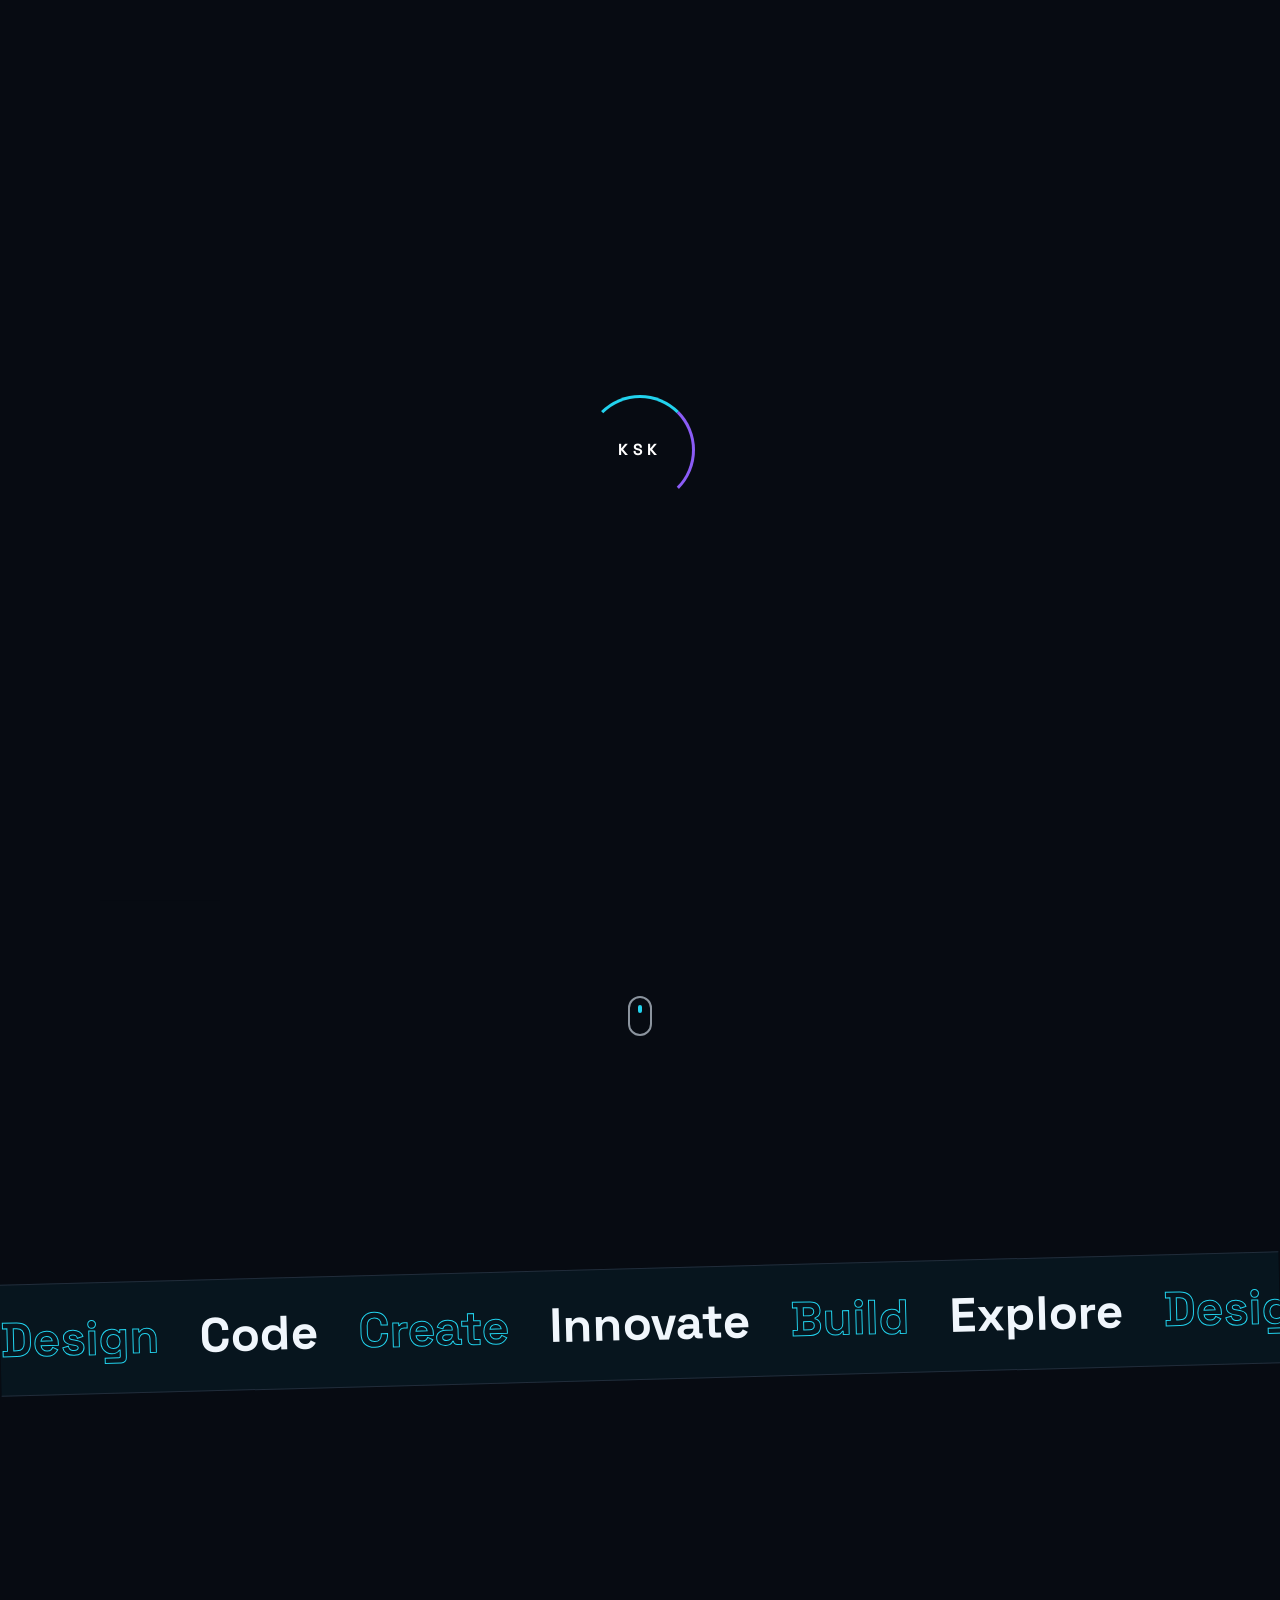
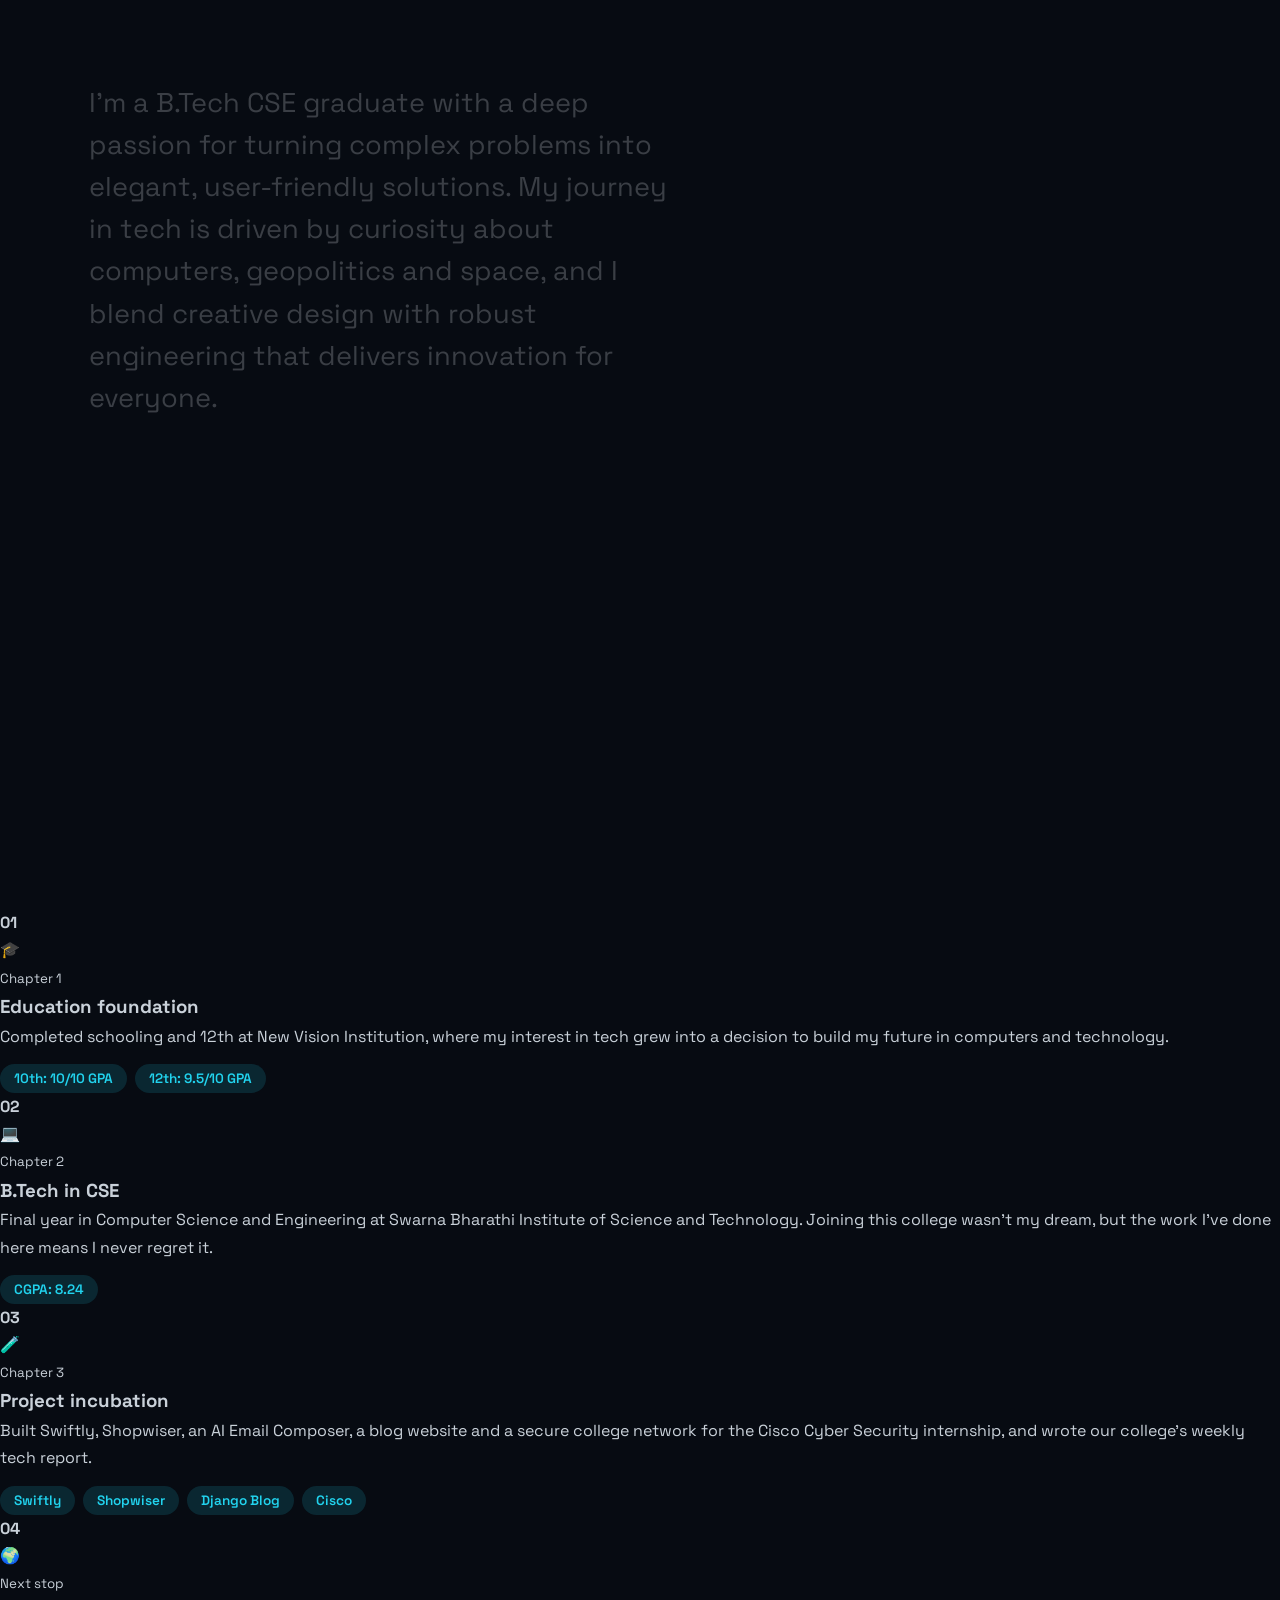
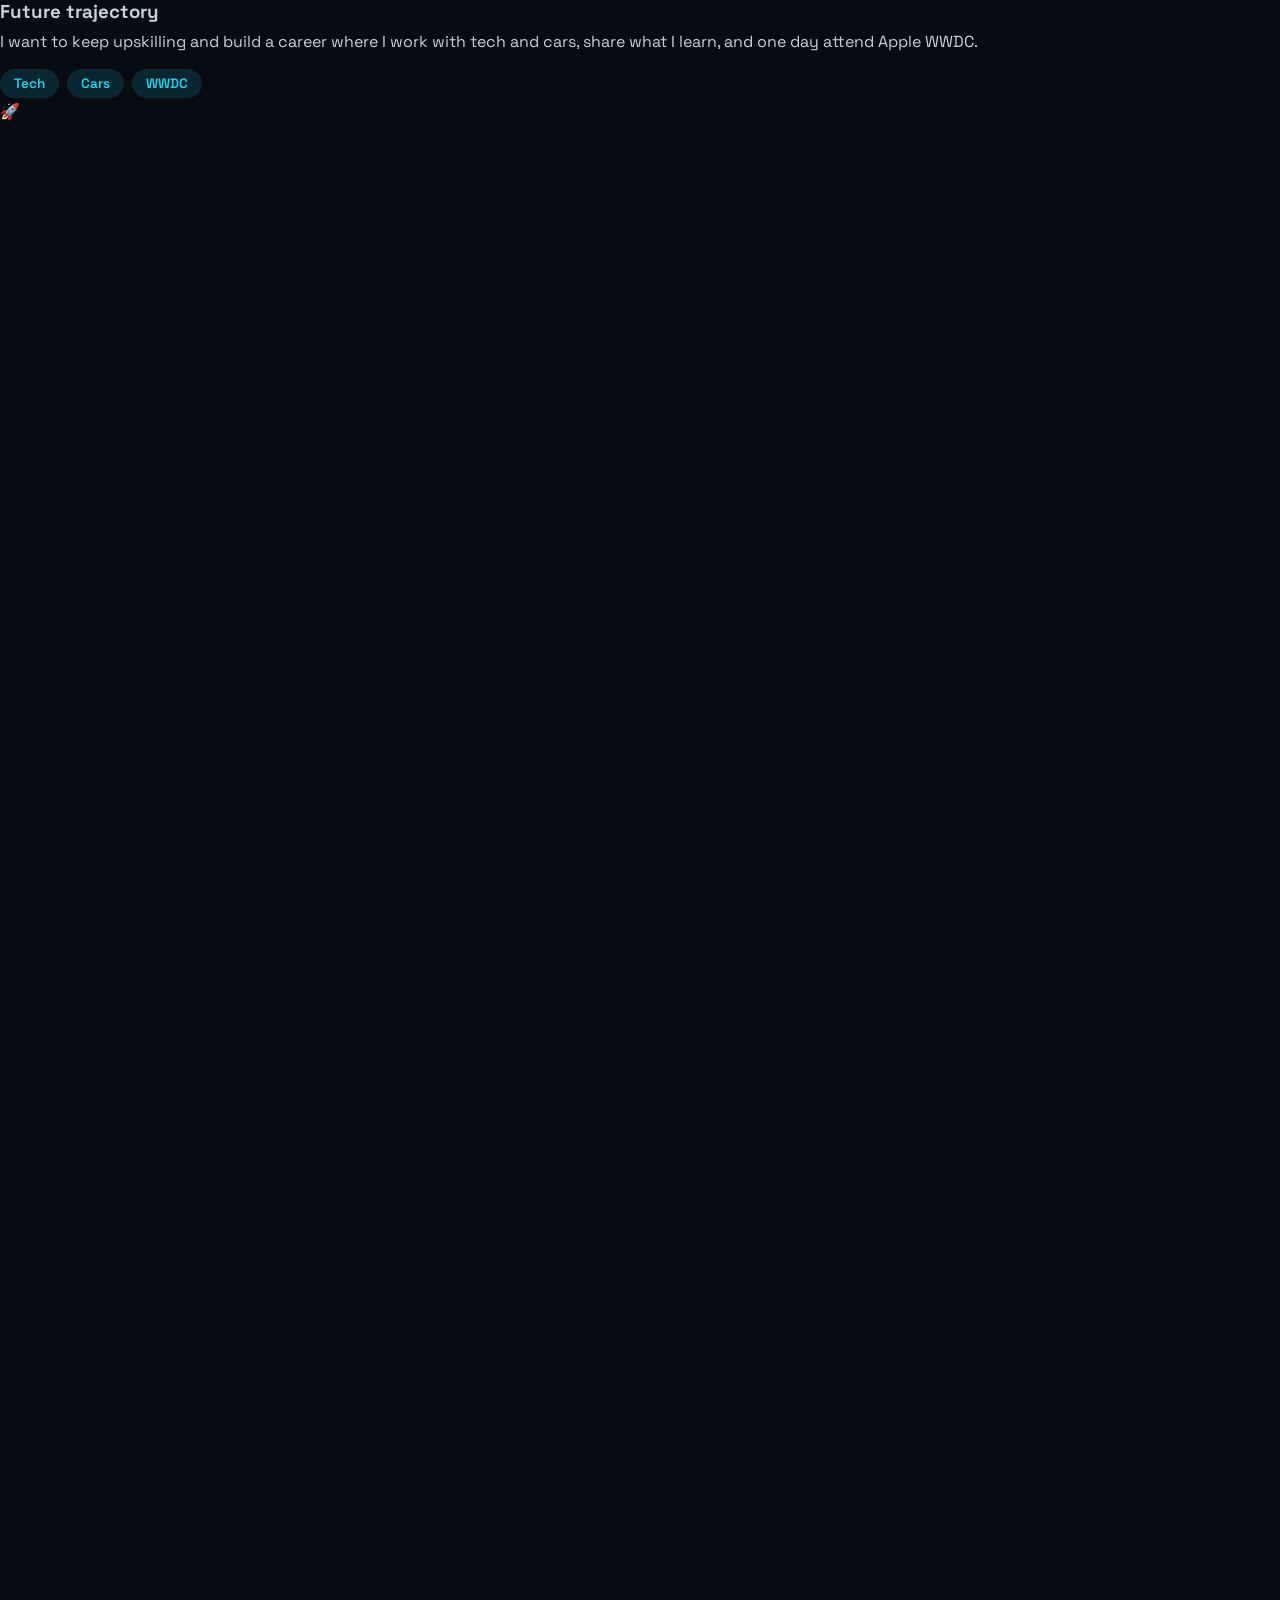
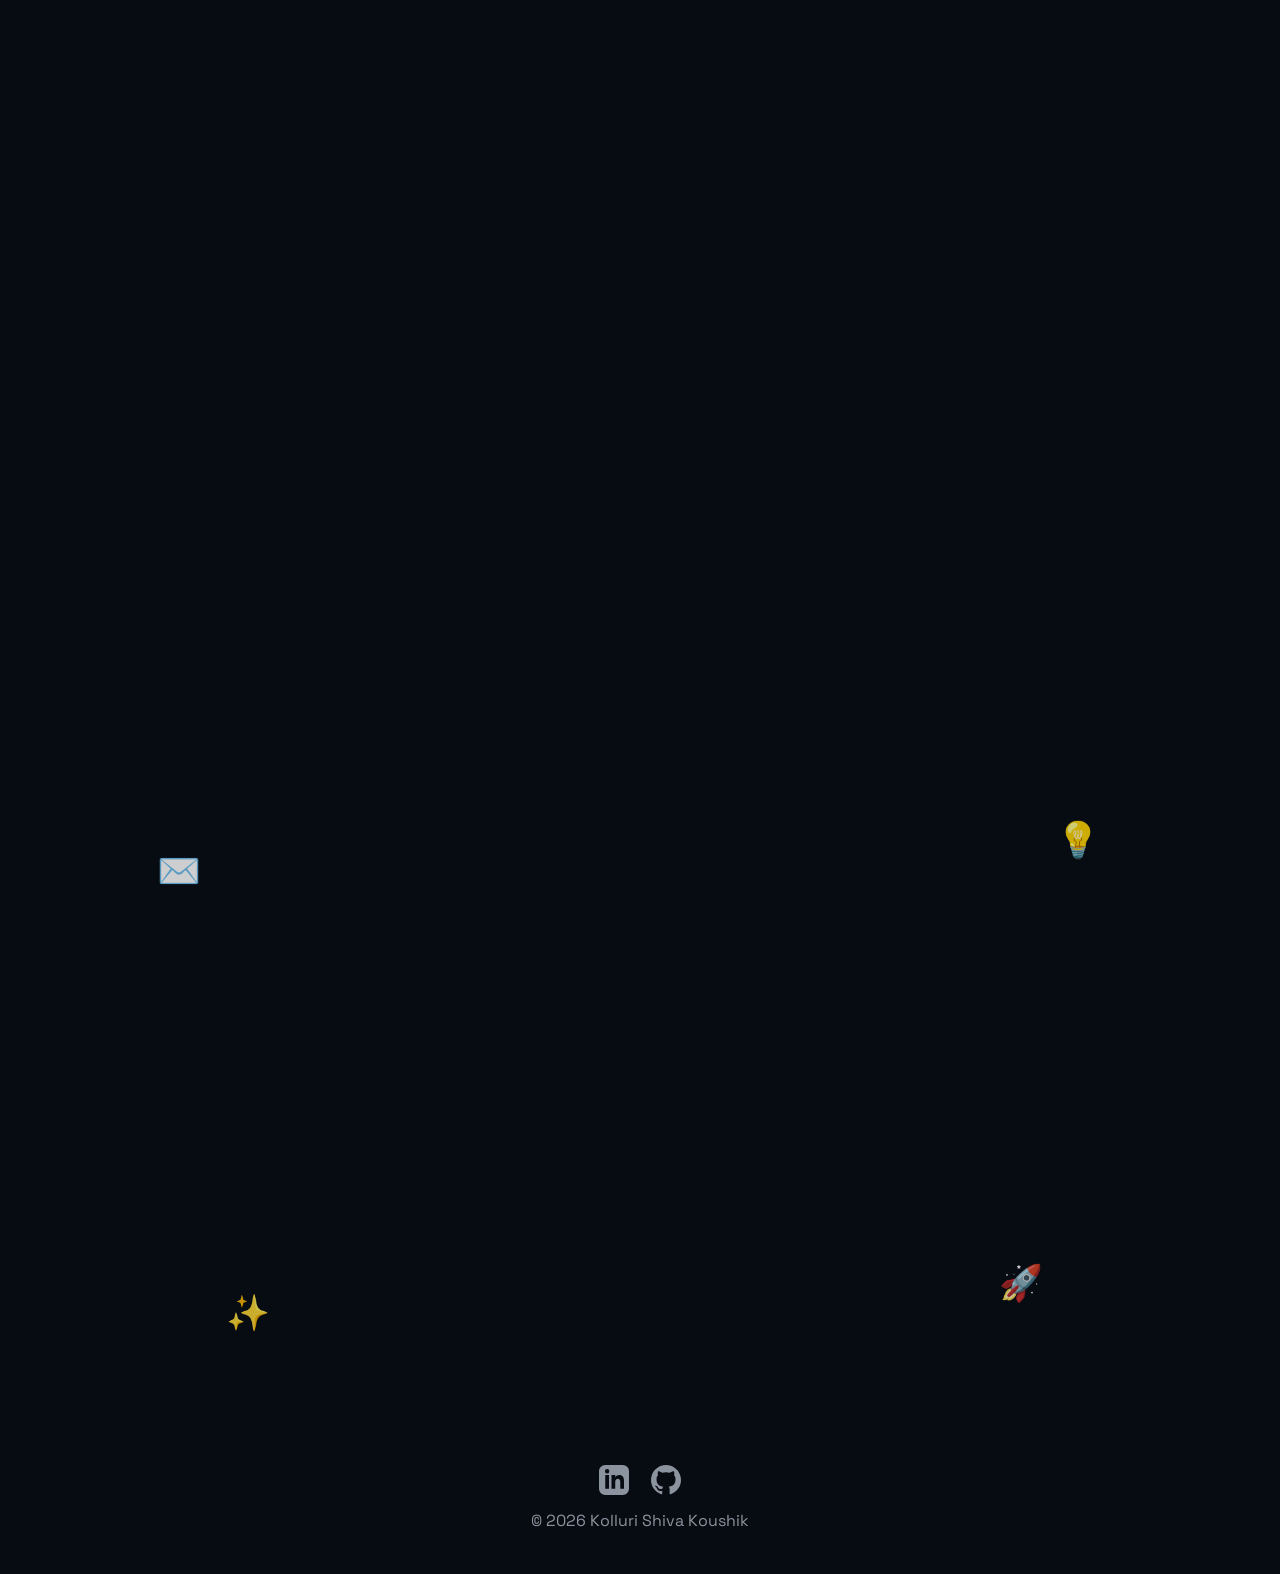
==== commit 9215c146: "Update index.html" ====
--- a/index.html
+++ b/index.html
@@ -8,13 +8,14 @@
 <meta name="theme-color" content="#070b12">
 <link rel="preconnect" href="https://fonts.googleapis.com">
 <link rel="preconnect" href="https://fonts.gstatic.com" crossorigin>
-<link href="https://fonts.googleapis.com/css2?family=Space+Grotesk:wght@400;500;600;700&family=Pacifico&display=swap" rel="stylesheet">
+<link href="https://fonts.googleapis.com/css2?family=Space+Grotesk:wght@400;500;600;700&family=Syne:wght@600;700;800&family=JetBrains+Mono:wght@400;600;700&family=Pacifico&display=swap" rel="stylesheet">
 <link rel="stylesheet" href="./styles.css">
 </head>
 <body>
 <div id="loader"><div class="ring"></div><span>KSK</span></div>
 <div id="progress"></div><div id="glow"></div>
 <canvas id="bg-canvas"></canvas>
+<div class="tech-grid"></div><canvas id="rain"></canvas>
 <div class="aurora"><i></i><i></i><i></i></div>
 
 <header id="header">
@@ -64,13 +65,12 @@
     </div>
   </section>
 
-  <section id="journey" class="section">
-    <h2 class="title split">My journey</h2>
-    <div class="timeline"><div class="line"><i id="line-fill"></i></div><div class="rocket" id="rocket">🚀</div>
-      <article class="item reveal"><div class="dot">🎓</div><div class="card"><small>Chapter 1</small><h3>Education foundation</h3><p>Completed schooling and 12th at New Vision Institution, where my interest in tech grew into a decision to build my future in computers and technology.</p><div class="tags"><span>10th: 10/10 GPA</span><span>12th: 9.5/10 GPA</span></div></div></article>
-      <article class="item reveal"><div class="dot">💻</div><div class="card"><small>Chapter 2</small><h3>B.Tech in CSE</h3><p>Final year in Computer Science and Engineering at Swarna Bharathi Institute of Science and Technology. Joining this college wasn't my dream, but the work I've done here means I never regret it.</p><div class="tags"><span>CGPA: 8.24</span></div></div></article>
-      <article class="item reveal"><div class="dot">🧪</div><div class="card"><small>Chapter 3</small><h3>Project incubation</h3><p>Built Swiftly, Shopwiser, an AI Email Composer, a blog website and a secure college network for the Cisco Cyber Security internship, and wrote our college's weekly tech report.</p><div class="tags"><span>Swiftly</span><span>Shopwiser</span><span>Django Blog</span></div></div></article>
-      <article class="item reveal"><div class="dot">🌍</div><div class="card"><small>Next stop</small><h3>Future trajectory</h3><p>I want to keep upskilling and build a career where I work with tech and cars, share what I learn, and one day attend Apple WWDC.</p><div class="tags"><span>Tech</span><span>Cars</span><span>WWDC</span></div></div></article>
+  <section id="journey" class="jsec">
+    <div class="jpin">
+      <div class="jdeco"><i class="p1"></i><i class="p2"></i><i class="p3"></i></div>
+      <h2 class="title split">My journey</h2>
+      <div class="jview"><div class="jtrack" id="jtrack"><article class="jcard" data-t="Chapter 1"><b class="jn">01</b><div class="jico">🎓</div><small>Chapter 1</small><h3>Education foundation</h3><p>Completed schooling and 12th at New Vision Institution, where my interest in tech grew into a decision to build my future in computers and technology.</p><div class="tags"><span>10th: 10/10 GPA</span><span>12th: 9.5/10 GPA</span></div></article><article class="jcard" data-t="Chapter 2"><b class="jn">02</b><div class="jico">💻</div><small>Chapter 2</small><h3>B.Tech in CSE</h3><p>Final year in Computer Science and Engineering at Swarna Bharathi Institute of Science and Technology. Joining this college wasn't my dream, but the work I've done here means I never regret it.</p><div class="tags"><span>CGPA: 8.24</span></div></article><article class="jcard" data-t="Chapter 3"><b class="jn">03</b><div class="jico">🧪</div><small>Chapter 3</small><h3>Project incubation</h3><p>Built Swiftly, Shopwiser, an AI Email Composer, a blog website and a secure college network for the Cisco Cyber Security internship, and wrote our college's weekly tech report.</p><div class="tags"><span>Swiftly</span><span>Shopwiser</span><span>Django Blog</span><span>Cisco</span></div></article><article class="jcard" data-t="Next stop"><b class="jn">04</b><div class="jico">🌍</div><small>Next stop</small><h3>Future trajectory</h3><p>I want to keep upskilling and build a career where I work with tech and cars, share what I learn, and one day attend Apple WWDC.</p><div class="tags"><span>Tech</span><span>Cars</span><span>WWDC</span></div></article></div></div>
+      <div class="jbar"><div class="jline"><i id="jfill"></i><span id="jrocket">🚀</span></div><div class="jdots" id="jdots"></div></div>
     </div>
   </section>
 
@@ -82,8 +82,8 @@
   <section id="certifications" class="section">
     <h2 class="title split">Achievements &amp; certificates</h2>
     <div class="spot" id="spot"></div>
-    <div class="rail-head reveal"><h3>Workshops &amp; internships</h3><div><button id="prev" aria-label="Previous">←</button><button id="next" aria-label="Next">→</button></div></div>
-    <div class="rail" id="rail"></div>
+    <h3 class="sub reveal">Workshops &amp; internships</h3>
+    <div class="loop" id="rail"></div>
   </section>
 
   <section id="contact" class="section contact">
@@ -96,7 +96,7 @@
       </a>
       <button id="copy" class="btn ghost">shivakoshik2005@gmail.com <span>Copy</span></button>
     </div>
-    
+    <i class="float f1">✉️</i><i class="float f2">💡</i><i class="float f3">✨</i><i class="float f4">🚀</i>
   </section>
 </main>
 
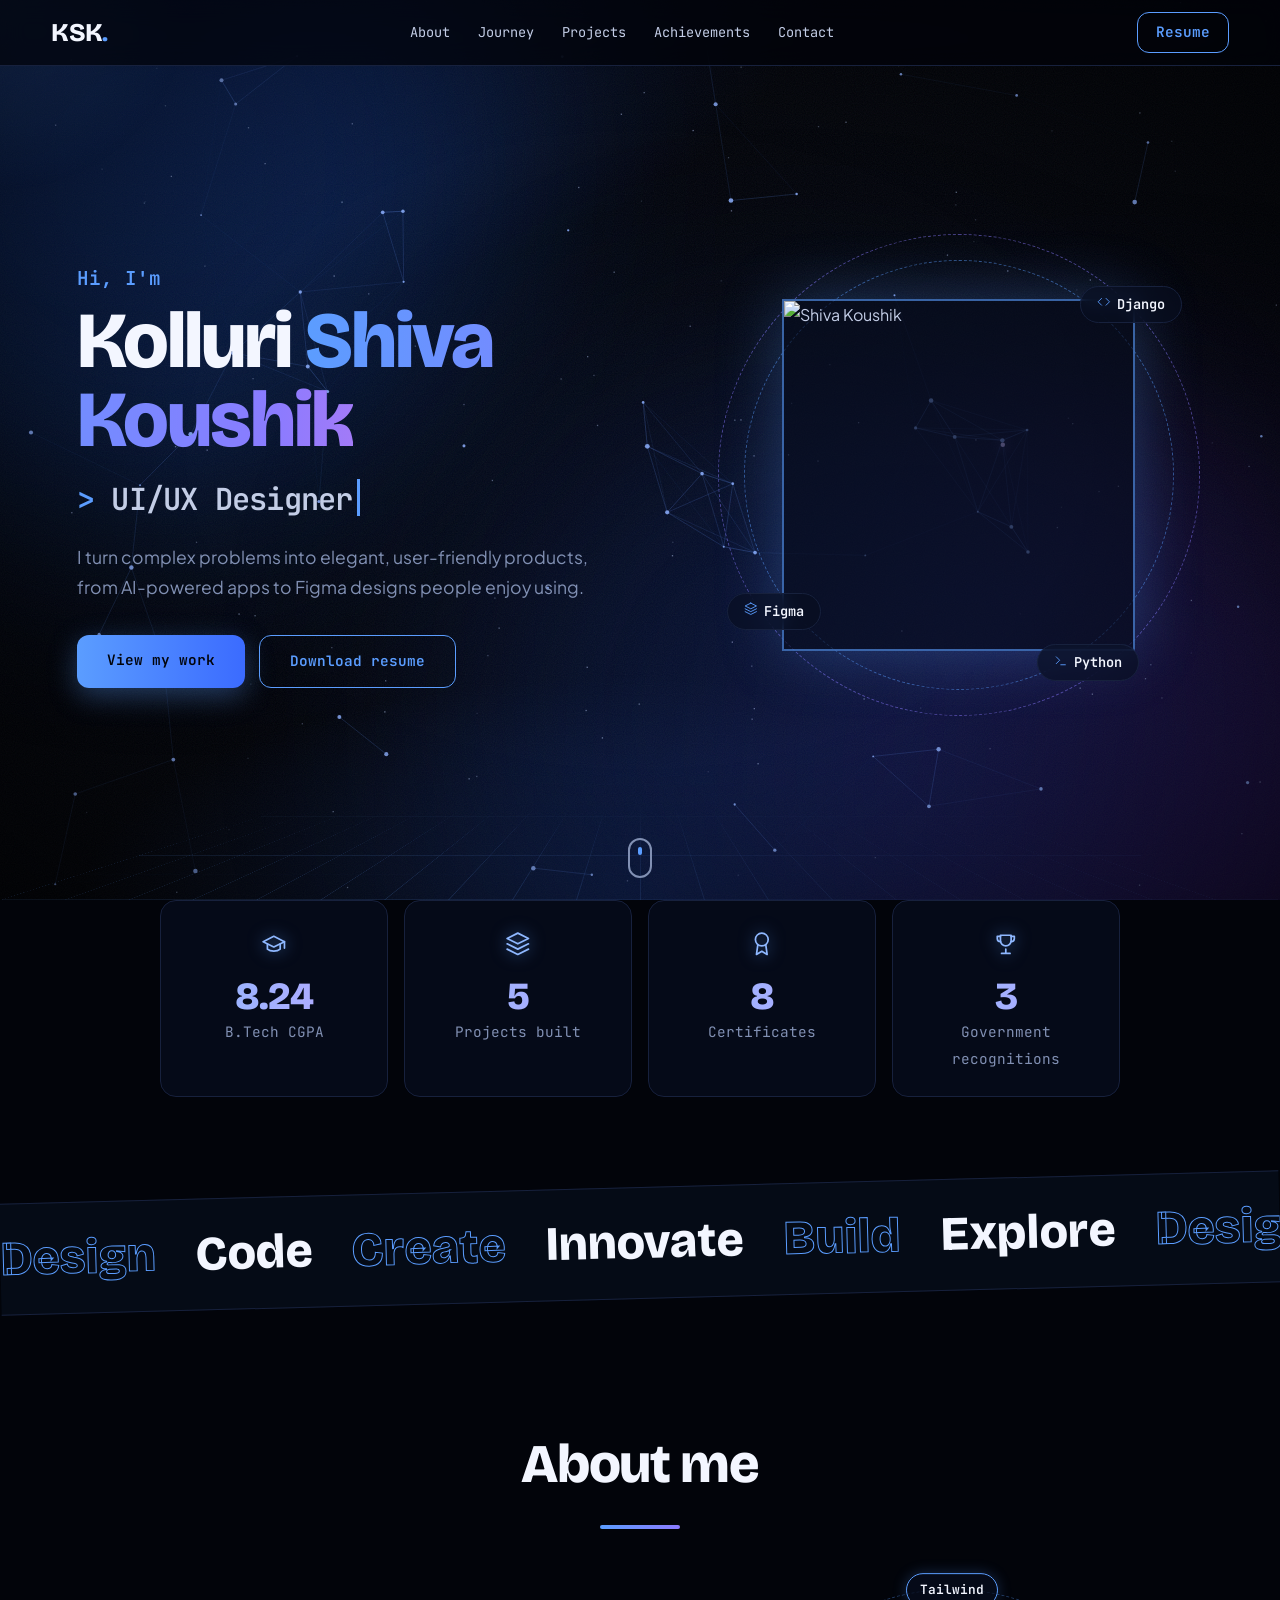
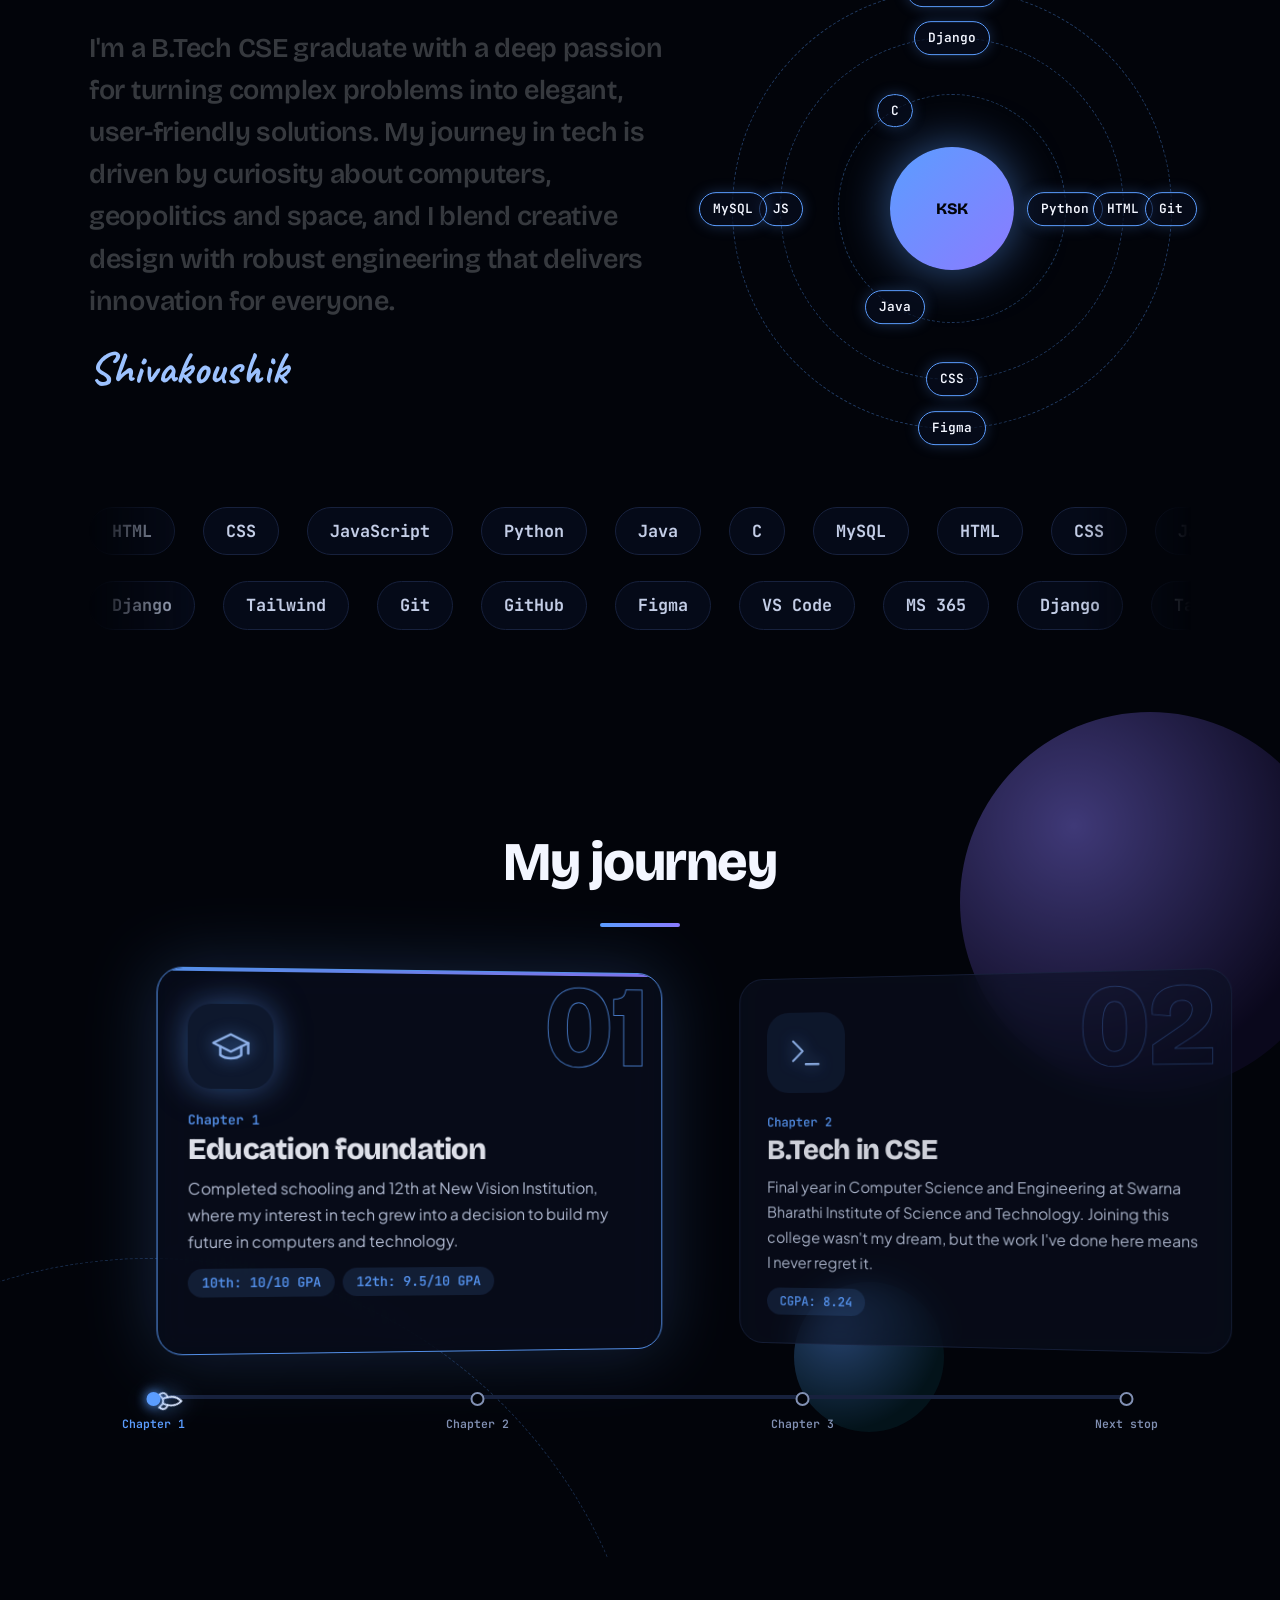
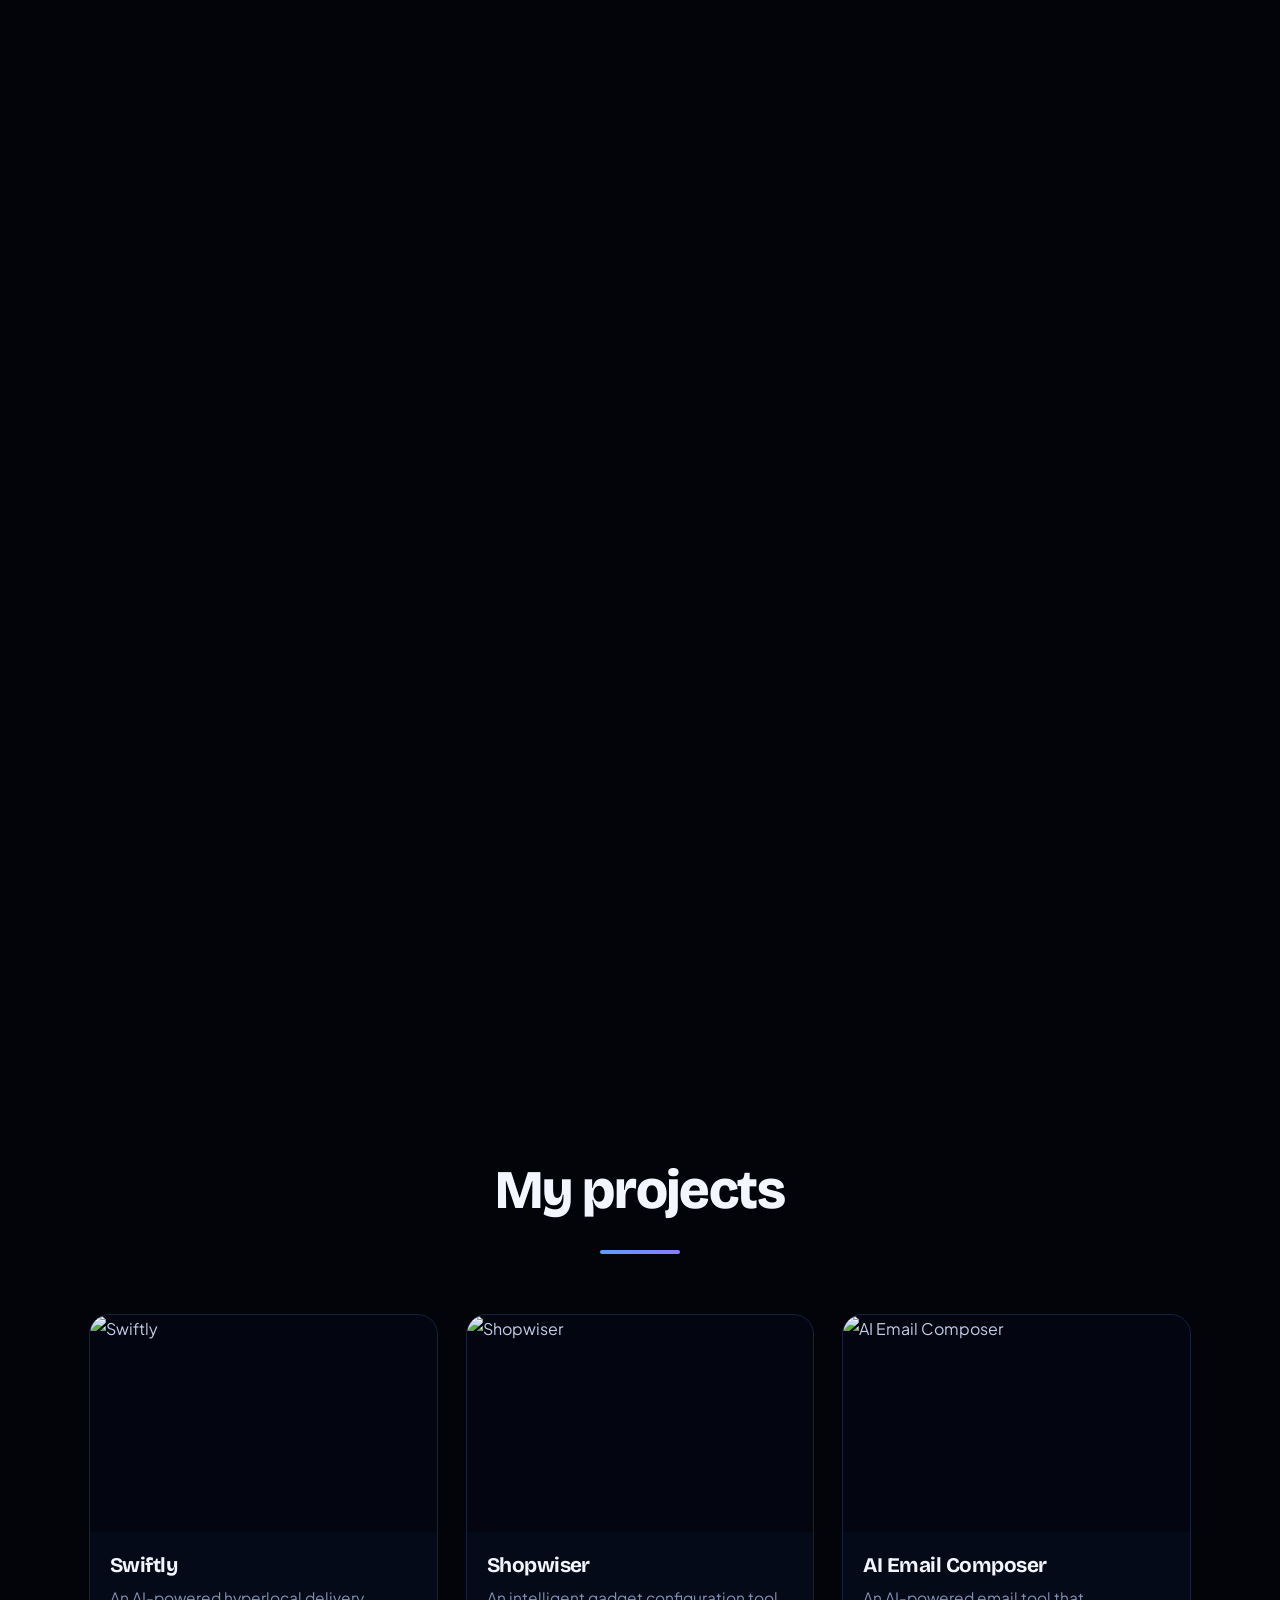
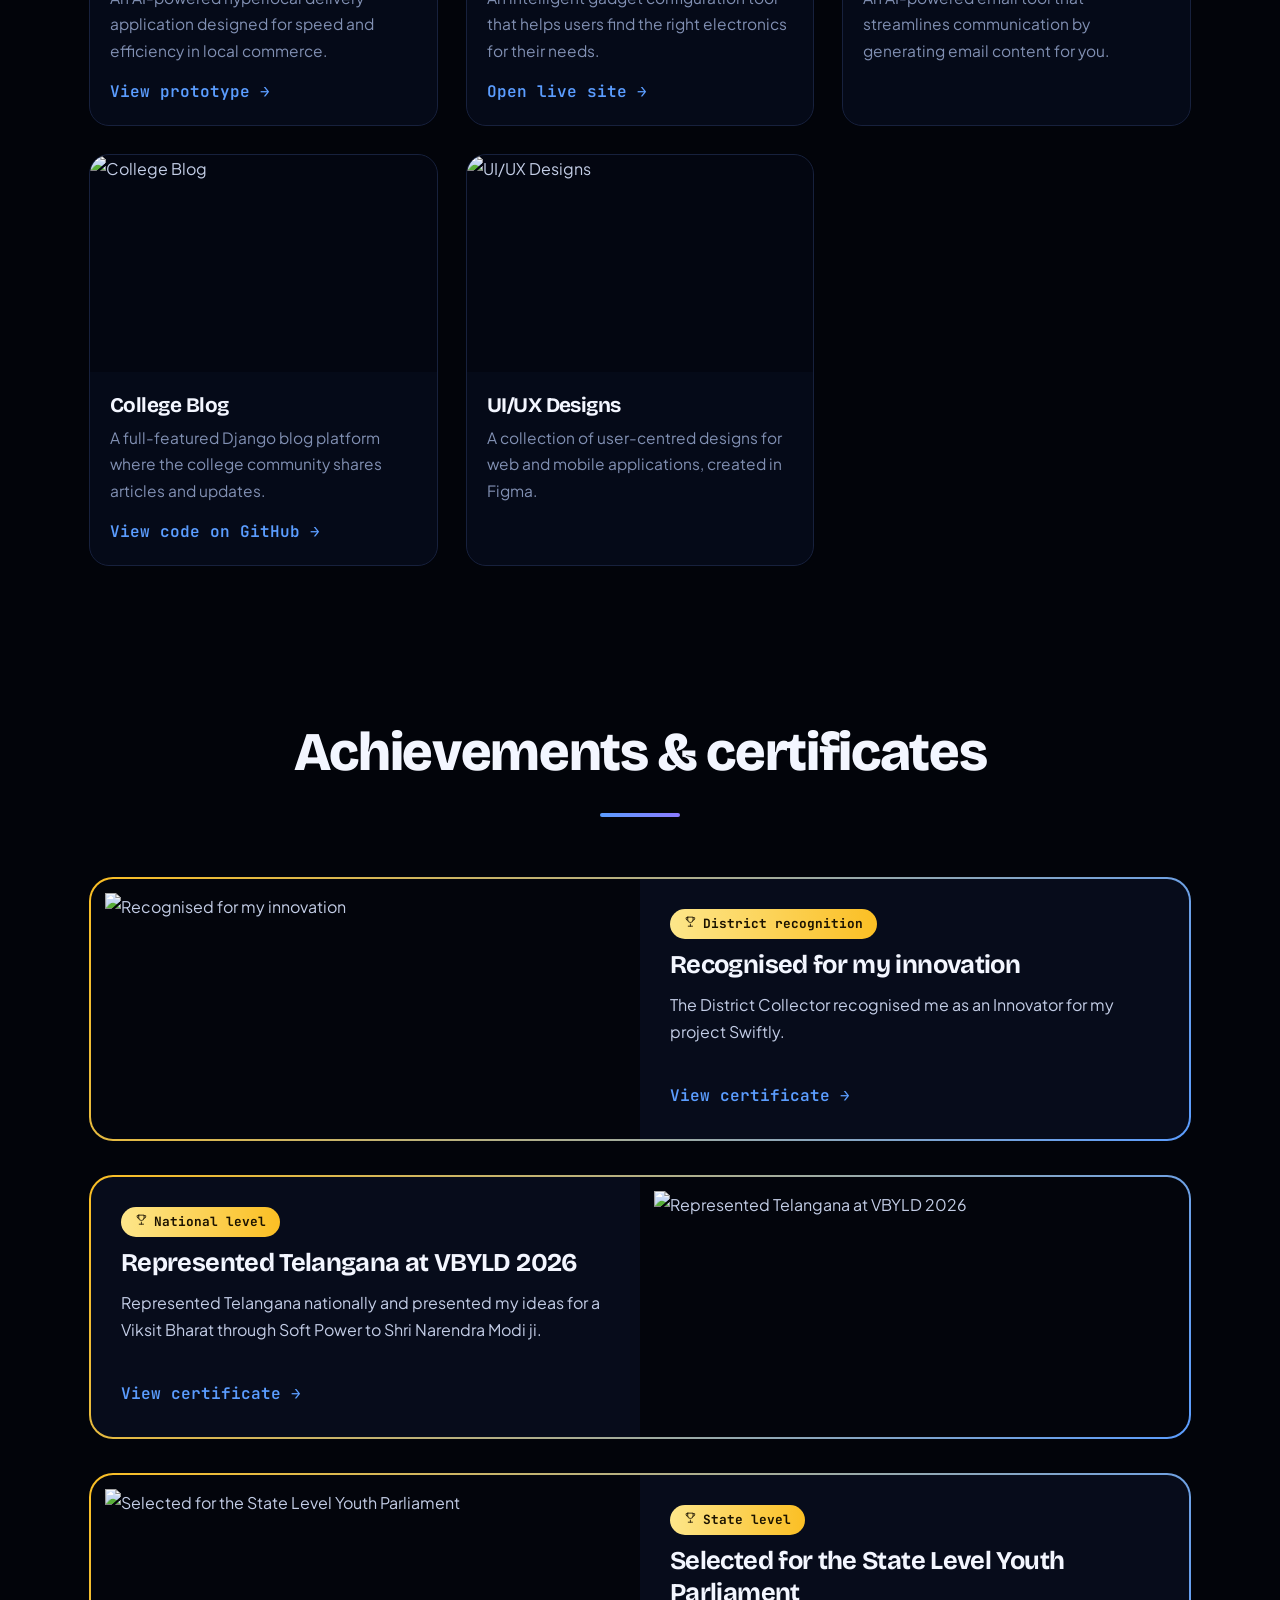
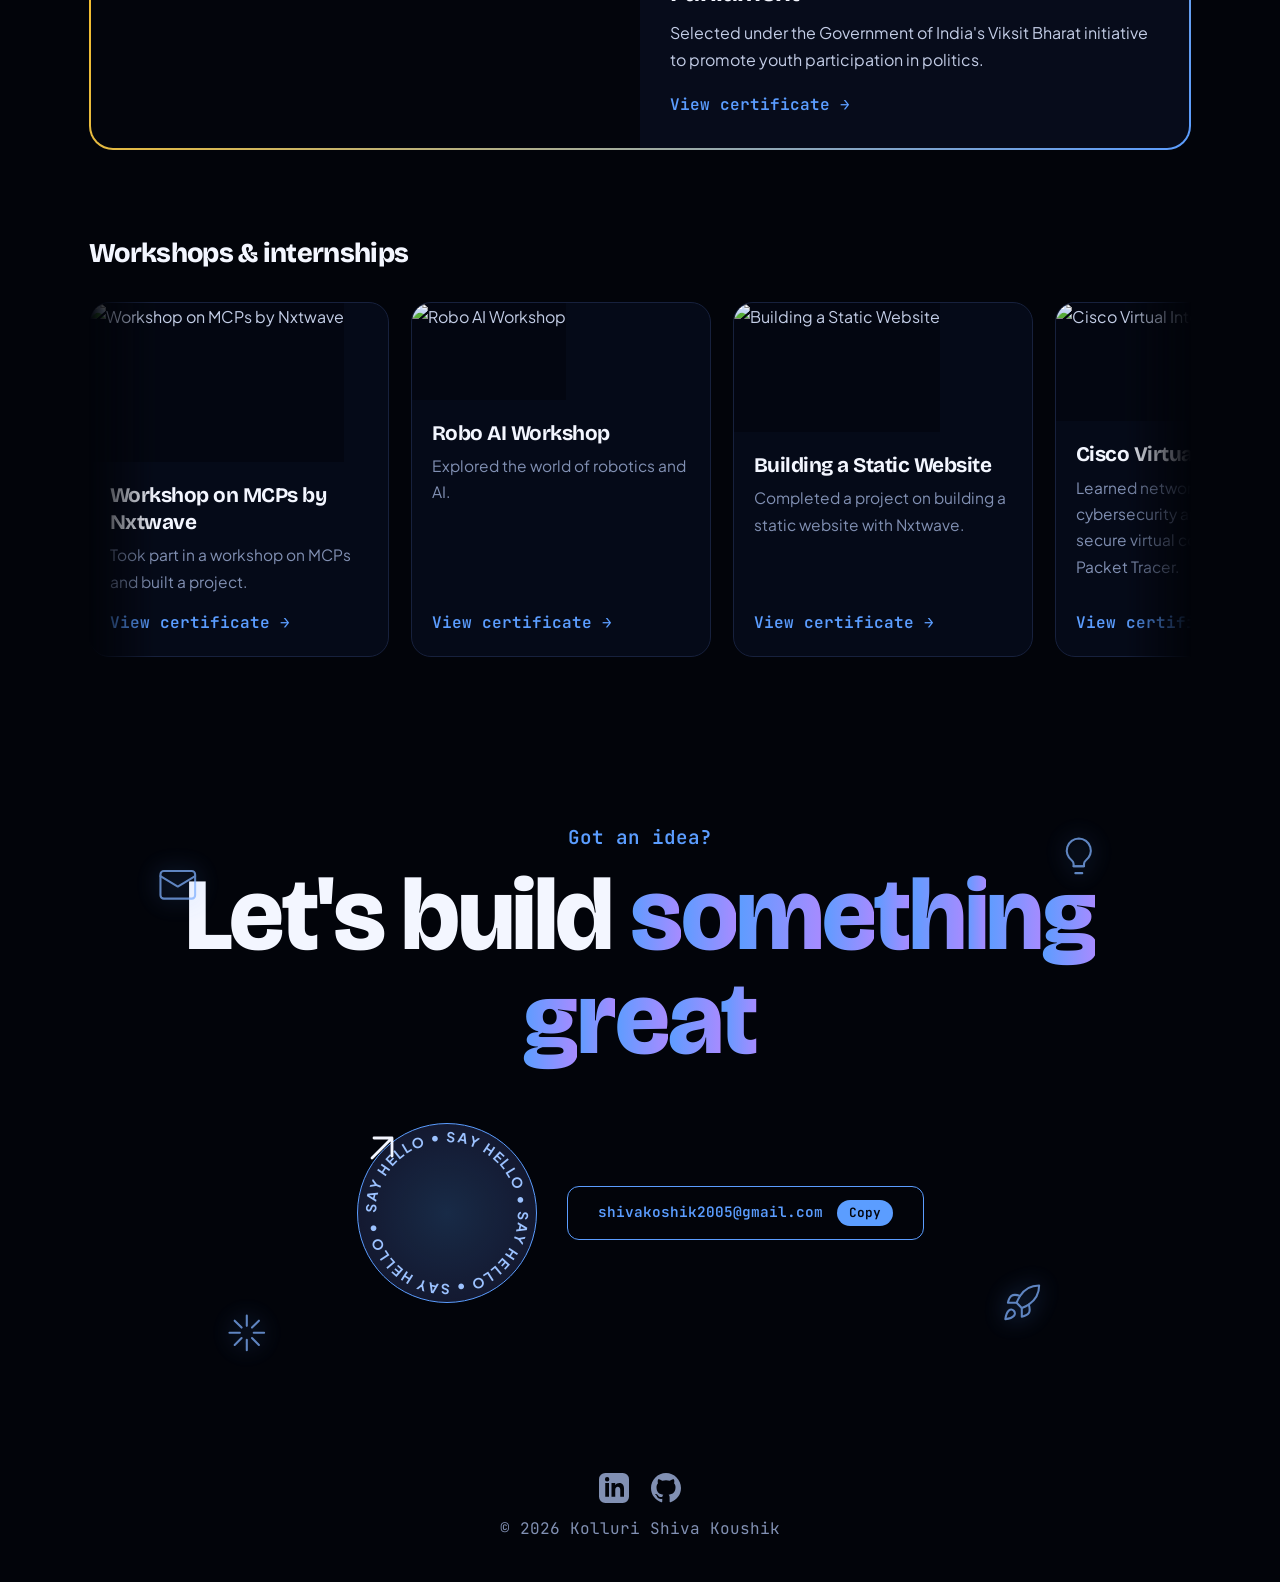
==== commit 5748932d: "Update index.html" ====
--- a/index.html
+++ b/index.html
@@ -5,17 +5,17 @@
 <meta name="viewport" content="width=device-width, initial-scale=1.0">
 <title>Kolluri Shiva Koushik | Creative Developer</title>
 <meta name="description" content="Portfolio of Kolluri Shiva Koushik: B.Tech CSE student, developer and UI/UX designer.">
-<meta name="theme-color" content="#070b12">
+<meta name="theme-color" content="#02040a">
 <link rel="preconnect" href="https://fonts.googleapis.com">
 <link rel="preconnect" href="https://fonts.gstatic.com" crossorigin>
-<link href="https://fonts.googleapis.com/css2?family=Space+Grotesk:wght@400;500;600;700&family=Syne:wght@600;700;800&family=JetBrains+Mono:wght@400;600;700&family=Pacifico&display=swap" rel="stylesheet">
+<link href="https://fonts.googleapis.com/css2?family=Plus+Jakarta+Sans:wght@400;500;600;700&family=Bricolage+Grotesque:opsz,wght@12..96,600..800&family=JetBrains+Mono:wght@400;600;700&family=Caveat:wght@700&display=swap" rel="stylesheet">
 <link rel="stylesheet" href="./styles.css">
 </head>
 <body>
 <div id="loader"><div class="ring"></div><span>KSK</span></div>
 <div id="progress"></div><div id="glow"></div>
 <canvas id="bg-canvas"></canvas>
-<div class="tech-grid"></div><canvas id="rain"></canvas>
+<div class="tech-grid"></div>
 <div class="aurora"><i></i><i></i><i></i></div>
 
 <header id="header">
@@ -36,16 +36,16 @@
     <div class="hero-photo" data-tilt>
       <div class="orbit o1"></div><div class="orbit o2"></div>
       <div class="blob"><img src="https://i.ibb.co/pv7QXCvF/image.png" alt="Shiva Koushik"></div>
-      <span class="chip c-a">Django</span><span class="chip c-b">Figma</span><span class="chip c-c">Python</span>
+      <span class="chip c-a"><i data-ic="code"></i>Django</span><span class="chip c-b"><i data-ic="layers"></i>Figma</span><span class="chip c-c"><i data-ic="terminal"></i>Python</span>
     </div>
     <a href="#about" class="scroll-hint" aria-label="Scroll down"><i></i></a>
   </section>
 
   <section class="stats">
-    <div class="stat reveal zoom"><b data-count="8.24" data-dec="2">0</b><span>B.Tech CGPA</span></div>
-    <div class="stat reveal zoom"><b data-count="5">0</b><span>Projects built</span></div>
-    <div class="stat reveal zoom"><b data-count="8">0</b><span>Certificates</span></div>
-    <div class="stat reveal zoom"><b data-count="3">0</b><span>Government recognitions</span></div>
+    <div class="stat reveal zoom"><i class="sico" data-ic="cap"></i><b data-count="8.24" data-dec="2">0</b><span>B.Tech CGPA</span></div>
+    <div class="stat reveal zoom"><i class="sico" data-ic="layers"></i><b data-count="5">0</b><span>Projects built</span></div>
+    <div class="stat reveal zoom"><i class="sico" data-ic="award"></i><b data-count="8">0</b><span>Certificates</span></div>
+    <div class="stat reveal zoom"><i class="sico" data-ic="trophy"></i><b data-count="3">0</b><span>Government recognitions</span></div>
   </section>
 
   <div class="band" data-words="Design,Code,Create,Innovate,Build,Explore"></div>
@@ -69,8 +69,8 @@
     <div class="jpin">
       <div class="jdeco"><i class="p1"></i><i class="p2"></i><i class="p3"></i></div>
       <h2 class="title split">My journey</h2>
-      <div class="jview"><div class="jtrack" id="jtrack"><article class="jcard" data-t="Chapter 1"><b class="jn">01</b><div class="jico">🎓</div><small>Chapter 1</small><h3>Education foundation</h3><p>Completed schooling and 12th at New Vision Institution, where my interest in tech grew into a decision to build my future in computers and technology.</p><div class="tags"><span>10th: 10/10 GPA</span><span>12th: 9.5/10 GPA</span></div></article><article class="jcard" data-t="Chapter 2"><b class="jn">02</b><div class="jico">💻</div><small>Chapter 2</small><h3>B.Tech in CSE</h3><p>Final year in Computer Science and Engineering at Swarna Bharathi Institute of Science and Technology. Joining this college wasn't my dream, but the work I've done here means I never regret it.</p><div class="tags"><span>CGPA: 8.24</span></div></article><article class="jcard" data-t="Chapter 3"><b class="jn">03</b><div class="jico">🧪</div><small>Chapter 3</small><h3>Project incubation</h3><p>Built Swiftly, Shopwiser, an AI Email Composer, a blog website and a secure college network for the Cisco Cyber Security internship, and wrote our college's weekly tech report.</p><div class="tags"><span>Swiftly</span><span>Shopwiser</span><span>Django Blog</span><span>Cisco</span></div></article><article class="jcard" data-t="Next stop"><b class="jn">04</b><div class="jico">🌍</div><small>Next stop</small><h3>Future trajectory</h3><p>I want to keep upskilling and build a career where I work with tech and cars, share what I learn, and one day attend Apple WWDC.</p><div class="tags"><span>Tech</span><span>Cars</span><span>WWDC</span></div></article></div></div>
-      <div class="jbar"><div class="jline"><i id="jfill"></i><span id="jrocket">🚀</span></div><div class="jdots" id="jdots"></div></div>
+      <div class="jview"><div class="jtrack" id="jtrack"><article class="jcard" data-t="Chapter 1"><b class="jn">01</b><div class="jico"><i data-ic="cap"></i></div><small>Chapter 1</small><h3>Education foundation</h3><p>Completed schooling and 12th at New Vision Institution, where my interest in tech grew into a decision to build my future in computers and technology.</p><div class="tags"><span>10th: 10/10 GPA</span><span>12th: 9.5/10 GPA</span></div></article><article class="jcard" data-t="Chapter 2"><b class="jn">02</b><div class="jico"><i data-ic="terminal"></i></div><small>Chapter 2</small><h3>B.Tech in CSE</h3><p>Final year in Computer Science and Engineering at Swarna Bharathi Institute of Science and Technology. Joining this college wasn't my dream, but the work I've done here means I never regret it.</p><div class="tags"><span>CGPA: 8.24</span></div></article><article class="jcard" data-t="Chapter 3"><b class="jn">03</b><div class="jico"><i data-ic="chip"></i></div><small>Chapter 3</small><h3>Project incubation</h3><p>Built Swiftly, Shopwiser, an AI Email Composer, a blog website and a secure college network for the Cisco Cyber Security internship, and wrote our college's weekly tech report.</p><div class="tags"><span>Swiftly</span><span>Shopwiser</span><span>Django Blog</span><span>Cisco</span></div></article><article class="jcard" data-t="Next stop"><b class="jn">04</b><div class="jico"><i data-ic="globe"></i></div><small>Next stop</small><h3>Future trajectory</h3><p>I want to keep upskilling and build a career where I work with tech and cars, share what I learn, and one day attend Apple WWDC.</p><div class="tags"><span>Tech</span><span>Cars</span><span>WWDC</span></div></article></div></div>
+      <div class="jbar"><div class="jline"><i id="jfill"></i><span id="jrocket"><i data-ic="rocket"></i></span></div><div class="jdots" id="jdots"></div></div>
     </div>
   </section>
 
@@ -92,11 +92,11 @@
     <div class="ctas reveal">
       <a id="contact-link" href="#" target="_blank" rel="noopener" class="orb magnetic" aria-label="Say hello by email">
         <svg viewBox="0 0 200 200"><defs><path id="c" d="M100,100 m-80,0 a80,80 0 1,1 160,0 a80,80 0 1,1 -160,0"/></defs><text><textPath href="#c">SAY HELLO • SAY HELLO • SAY HELLO • SAY HELLO •</textPath></text></svg>
-        <b>↗</b>
+        <b><i data-ic="arrow"></i></b>
       </a>
       <button id="copy" class="btn ghost">shivakoshik2005@gmail.com <span>Copy</span></button>
     </div>
-    <i class="float f1">✉️</i><i class="float f2">💡</i><i class="float f3">✨</i><i class="float f4">🚀</i>
+    <i class="float f1" data-ic="mail"></i><i class="float f2" data-ic="bulb"></i><i class="float f3" data-ic="spark"></i><i class="float f4" data-ic="rocket"></i>
   </section>
 </main>
 
@@ -110,7 +110,6 @@
   </div>
   <p>© 2026 Kolluri Shiva Koushik</p>
 </footer>
-<script src="https://cdnjs.cloudflare.com/ajax/libs/three.js/r128/three.min.js"></script>
 <script src="./scripts.js" defer></script>
 </body>
 </html>
--- a/styles.css
+++ b/styles.css
@@ -1,7 +1,7 @@
-:root{--bg:#070b12;--tp:#f0f6fc;--ts:#c9d1d9;--tm:#8b949e;--bd:#222d3b;--card:rgba(18,25,36,.6);--cy:#22d3ee;--vi:#8b5cf6;--bl:#3b82f6;--gold:#fbbf24;color-scheme:dark}
+:root{--bg:#02040a;--tp:#f3f6ff;--ts:#c3cde6;--tm:#8190b3;--bd:#17213d;--card:rgba(9,15,33,.66);--cy:#5b9dff;--vi:#8b7bff;--bl:#3b6bff;--gold:#fbbf24;color-scheme:dark}
 *{box-sizing:border-box;margin:0;padding:0}
 html{scroll-behavior:smooth;scroll-padding-top:80px}
-body{font-family:'Space Grotesk',sans-serif;background:var(--bg);color:var(--ts);line-height:1.7;overflow-x:hidden}
+body{font-family:'Plus Jakarta Sans',sans-serif;background:var(--bg);color:var(--ts);line-height:1.7;overflow-x:hidden}
 img{display:block;max-width:100%}a{color:inherit;text-decoration:none}
 button{font:inherit;color:inherit;background:none;border:0;cursor:pointer}
 :focus-visible{outline:2px solid var(--cy);outline-offset:3px}
@@ -17,7 +17,7 @@
 #loader span{grid-area:1/1;font-weight:700;letter-spacing:.3em;color:#fff}
 .ring{grid-area:1/1;width:110px;height:110px;border-radius:50%;border:3px solid transparent;border-top-color:var(--cy);border-right-color:var(--vi);animation:spin 1s linear infinite}
 #progress{position:fixed;top:0;left:0;height:3px;width:0;z-index:100;background:linear-gradient(90deg,var(--cy),var(--vi))}
-#glow{position:fixed;width:420px;height:420px;margin:-210px 0 0 -210px;border-radius:50%;pointer-events:none;z-index:1;background:radial-gradient(circle,rgba(34,211,238,.12),transparent 65%)}
+#glow{position:fixed;width:420px;height:420px;margin:-210px 0 0 -210px;border-radius:50%;pointer-events:none;z-index:1;background:radial-gradient(circle,rgba(91,157,255,.12),transparent 65%)}
 #bg-canvas{position:fixed;inset:0;width:100%;height:100%;z-index:-2}
 .aurora{position:fixed;inset:0;z-index:-3;overflow:hidden}
 .aurora i{position:absolute;width:55vmax;height:55vmax;border-radius:50%;filter:blur(90px);opacity:.28;animation:blobmove 22s ease-in-out infinite alternate}
@@ -27,7 +27,7 @@
 @keyframes blobmove{to{transform:translate(12vw,8vh) scale(1.2)}}
 
 /* header & buttons */
-#header{position:fixed;top:0;left:0;right:0;z-index:90;height:66px;padding:0 clamp(16px,4vw,56px);display:flex;align-items:center;justify-content:space-between;background:rgba(7,11,18,.7);backdrop-filter:blur(12px);-webkit-backdrop-filter:blur(12px);border-bottom:1px solid var(--bd)}
+#header{position:fixed;top:0;left:0;right:0;z-index:90;height:66px;padding:0 clamp(16px,4vw,56px);display:flex;align-items:center;justify-content:space-between;background:rgba(2,4,10,.72);backdrop-filter:blur(12px);-webkit-backdrop-filter:blur(12px);border-bottom:1px solid var(--bd)}
 .logo{font-size:1.6rem;font-weight:700;color:var(--tp);letter-spacing:.08em}.logo b{color:var(--cy)}
 #nav{display:flex;gap:28px}
 #nav a{position:relative;transition:color .3s}
@@ -35,9 +35,9 @@
 #nav a:hover,#nav a.active{color:var(--cy)}#nav a:hover::after,#nav a.active::after{width:100%}
 .btn{display:inline-block;padding:13px 30px;border-radius:12px;font-weight:600;transition:transform .2s,box-shadow .3s,background .3s,color .3s}
 .btn.sm{padding:7px 18px}
-.btn.solid{background:linear-gradient(90deg,var(--cy),var(--bl));color:#06121a;box-shadow:0 8px 28px rgba(34,211,238,.35)}
-.btn.solid:hover{box-shadow:0 12px 40px rgba(34,211,238,.55)}
-.btn.ghost{border:1px solid var(--cy);color:var(--cy)}.btn.ghost:hover{background:var(--cy);color:#06121a}
+.btn.solid{background:linear-gradient(90deg,var(--cy),var(--bl));color:#02040a;box-shadow:0 8px 28px rgba(91,157,255,.35)}
+.btn.solid:hover{box-shadow:0 12px 40px rgba(91,157,255,.55)}
+.btn.ghost{border:1px solid var(--cy);color:var(--cy)}.btn.ghost:hover{background:var(--cy);color:#02040a}
 
 /* split-letter titles */
 .split .w{display:inline-block;white-space:nowrap}
@@ -55,11 +55,11 @@
 .lead{max-width:520px;margin:18px 0 32px;color:var(--tm);font-size:1.1rem}
 .cta{display:flex;flex-wrap:wrap;gap:14px}
 .hero-photo{position:relative;justify-self:center;width:min(430px,80vw);aspect-ratio:1;transition:transform .15s}
-.blob{position:absolute;inset:9%;overflow:hidden;background:var(--card);border:2px solid rgba(34,211,238,.6);animation:morph 9s ease-in-out infinite;box-shadow:0 0 60px rgba(34,211,238,.3)}
+.blob{position:absolute;inset:9%;overflow:hidden;background:var(--card);border:2px solid rgba(91,157,255,.6);animation:morph 9s ease-in-out infinite;box-shadow:0 0 60px rgba(91,157,255,.3)}
 .blob img{width:100%;height:100%;object-fit:cover}
 @keyframes morph{0%,100%{border-radius:58% 42% 55% 45%/50% 55% 45% 50%}50%{border-radius:42% 58% 45% 55%/55% 45% 55% 45%}}
-.orbit{position:absolute;inset:0;border-radius:50%;border:1px dashed rgba(34,211,238,.5);animation:spin 22s linear infinite}
-.o2{inset:-6%;border-color:rgba(139,92,246,.5);animation-direction:reverse;animation-duration:34s}
+.orbit{position:absolute;inset:0;border-radius:50%;border:1px dashed rgba(91,157,255,.5);animation:spin 22s linear infinite}
+.o2{inset:-6%;border-color:rgba(139,123,255,.5);animation-direction:reverse;animation-duration:34s}
 .chip{position:absolute;padding:6px 16px;border-radius:99px;font-size:.85rem;font-weight:600;color:var(--tp);background:var(--card);backdrop-filter:blur(8px);border:1px solid var(--bd);animation:float 5s ease-in-out infinite}
 .c-a{top:6%;right:-2%}.c-b{bottom:14%;left:-4%;animation-delay:-1.5s}.c-c{bottom:2%;right:8%;animation-delay:-3s}
 @keyframes float{50%{transform:translateY(-14px)}}
@@ -71,7 +71,7 @@
 .stats{display:grid;grid-template-columns:repeat(4,1fr);gap:16px;max-width:1000px;margin:0 auto;padding:0 20px}
 .stat{text-align:center;padding:24px 10px;border-radius:16px;background:var(--card);border:1px solid var(--bd);backdrop-filter:blur(10px)}
 .stat b{display:block;font-size:2.4rem;color:var(--cy);line-height:1.1}.stat span{color:var(--tm);font-size:.9rem}
-.band{margin:90px 0 0;overflow:hidden;transform:rotate(-1.5deg);border-block:1px solid var(--bd);background:rgba(34,211,238,.05);padding:14px 0}
+.band{margin:90px 0 0;overflow:hidden;transform:rotate(-1.5deg);border-block:1px solid var(--bd);background:rgba(91,157,255,.05);padding:14px 0}
 .track{display:flex;gap:40px;width:max-content;animation:slide 28s linear infinite}
 .track span{font-size:clamp(1.6rem,4vw,3rem);font-weight:700;color:transparent;-webkit-text-stroke:1px var(--cy);white-space:nowrap}
 .track span:nth-child(even){color:var(--tp);-webkit-text-stroke:0}
@@ -80,7 +80,7 @@
 .marq{overflow:hidden;mask-image:linear-gradient(90deg,transparent,#000 10%,#000 90%,transparent);-webkit-mask-image:linear-gradient(90deg,transparent,#000 10%,#000 90%,transparent);padding:8px 0}
 .marq .track{gap:14px;animation-duration:34s}
 .marq .track span{font-size:1.05rem;-webkit-text-stroke:0;color:var(--ts);padding:9px 22px;border-radius:99px;background:var(--card);border:1px solid var(--bd);transition:.3s}
-.marq .track span:hover{background:linear-gradient(90deg,var(--cy),var(--bl));color:#06121a}
+.marq .track span:hover{background:linear-gradient(90deg,var(--cy),var(--bl));color:#02040a}
 .marq:hover .track{animation-play-state:paused}
 
 /* sections */
@@ -93,11 +93,11 @@
 .big .l{transition:color .35s}.big .l.on{color:var(--tp)}
 .signature{font-family:'Pacifico',cursive;font-size:2rem;color:var(--cy);margin-top:24px}
 .system{position:relative;width:min(440px,88vw);aspect-ratio:1;justify-self:center}
-.core{position:absolute;inset:36%;border-radius:50%;display:grid;place-items:center;font-weight:700;letter-spacing:.1em;color:#06121a;background:linear-gradient(135deg,var(--cy),var(--vi));box-shadow:0 0 50px rgba(34,211,238,.55);animation:pulse 3s ease-in-out infinite}
+.core{position:absolute;inset:36%;border-radius:50%;display:grid;place-items:center;font-weight:700;letter-spacing:.1em;color:#02040a;background:linear-gradient(135deg,var(--cy),var(--vi));box-shadow:0 0 50px rgba(91,157,255,.55);animation:pulse 3s ease-in-out infinite}
 @keyframes pulse{50%{transform:scale(1.1)}}
-.rg{position:absolute;border-radius:50%;border:1px dashed rgba(34,211,238,.35);animation:spin var(--t) linear infinite}
+.rg{position:absolute;border-radius:50%;border:1px dashed rgba(91,157,255,.35);animation:spin var(--t) linear infinite}
 .pl{position:absolute;transform:translate(-50%,-50%)}
-.pl span{display:block;padding:5px 13px;border-radius:99px;font-size:.8rem;font-weight:600;color:var(--tp);background:var(--card);border:1px solid var(--cy);box-shadow:0 0 14px rgba(34,211,238,.25);animation:spin var(--t) linear infinite reverse}
+.pl span{display:block;padding:5px 13px;border-radius:99px;font-size:.8rem;font-weight:600;color:var(--tp);background:var(--card);border:1px solid var(--cy);box-shadow:0 0 14px rgba(91,157,255,.25);animation:spin var(--t) linear infinite reverse}
 .rows{margin-top:70px;display:grid;gap:10px}
 
 /* timeline */
@@ -109,21 +109,21 @@
 @keyframes flame{to{transform:scale(1.6);opacity:.4}}
 .item{position:relative;padding:12px 0 12px 64px}
 .dot{position:absolute;left:0;top:22px;width:42px;height:42px;border-radius:50%;display:grid;place-items:center;background:var(--bg);border:3px solid var(--bd);z-index:2;transition:.5s}
-.item.visible .dot{border-color:var(--cy);box-shadow:0 0 22px rgba(34,211,238,.6);animation:pop .6s}
+.item.visible .dot{border-color:var(--cy);box-shadow:0 0 22px rgba(91,157,255,.6);animation:pop .6s}
 @keyframes pop{50%{transform:scale(1.35)}}
 .card{position:relative;overflow:hidden;padding:24px;border-radius:18px;background:var(--card);border:1px solid var(--bd);backdrop-filter:blur(10px);transition:border-color .3s,transform .3s}
-.card::before{content:"";position:absolute;inset:0;background:linear-gradient(110deg,transparent 40%,rgba(34,211,238,.12),transparent 60%);transform:translateX(-120%);transition:transform .8s}
+.card::before{content:"";position:absolute;inset:0;background:linear-gradient(110deg,transparent 40%,rgba(91,157,255,.12),transparent 60%);transform:translateX(-120%);transition:transform .8s}
 .item:hover .card{border-color:var(--cy)}.item:hover .card::before{transform:translateX(120%)}
 .card small{color:var(--cy);font-weight:600}
 .card h3{color:var(--tp);font-size:1.45rem;margin-bottom:6px}
 .tags{display:flex;flex-wrap:wrap;gap:8px;margin-top:14px}
-.tags span{padding:3px 14px;border-radius:99px;font-size:.85rem;font-weight:600;background:rgba(34,211,238,.14);color:var(--cy)}
+.tags span{padding:3px 14px;border-radius:99px;font-size:.85rem;font-weight:600;background:rgba(91,157,255,.14);color:var(--cy)}
 @media(min-width:800px){.line{left:50%}.rocket{left:50%}.item{width:50%;padding:12px 46px}.item:nth-child(even){left:50%}.item:nth-child(odd) .dot{right:-21px;left:auto}.item:nth-child(even) .dot{left:-21px}.item:nth-child(odd).reveal{transform:translateX(-70px)}.item:nth-child(even).reveal{transform:translateX(70px)}.item.reveal.visible{transform:none}}
 
 /* tiles */
 .grid{display:grid;grid-template-columns:repeat(auto-fill,minmax(320px,1fr));gap:28px}
 .tile{position:relative;display:flex;flex-direction:column;border-radius:20px;overflow:hidden;background:var(--card);border:1px solid var(--bd);backdrop-filter:blur(12px);transition:transform .15s,border-color .3s,box-shadow .3s,opacity .8s;text-align:left;width:100%;color:inherit}
-.tile:hover{border-color:var(--cy);box-shadow:0 24px 50px rgba(0,0,0,.45),0 0 34px rgba(34,211,238,.2)}
+.tile:hover{border-color:var(--cy);box-shadow:0 24px 50px rgba(0,0,0,.45),0 0 34px rgba(91,157,255,.2)}
 .shine{position:absolute;inset:0;pointer-events:none;opacity:0;transition:opacity .3s;background:radial-gradient(circle at var(--mx,50%) var(--my,50%),rgba(255,255,255,.16),transparent 55%)}
 .tile:hover .shine{opacity:1}
 .thumb{overflow:hidden;aspect-ratio:16/10;background:rgba(0,0,0,.3)}
@@ -137,8 +137,8 @@
 .spot{display:grid;gap:34px}
 .feat{position:relative;display:grid;grid-template-columns:1fr 1fr;gap:0;align-items:stretch;border-radius:24px;overflow:hidden;padding:2px;background:linear-gradient(120deg,var(--gold),var(--cy),var(--vi),var(--gold));background-size:300% 300%;animation:flow2 8s linear infinite;cursor:pointer;text-align:left;width:100%}
 @keyframes flow2{to{background-position:300% 0}}
-.feat>*{background:#0c121c}
-.feat .thumb{aspect-ratio:auto;min-height:260px;border-radius:22px 0 0 22px;position:relative;background:#06090f}
+.feat>*{background:#070c1b}
+.feat .thumb{aspect-ratio:auto;min-height:260px;border-radius:22px 0 0 22px;position:relative;background:#03050c}
 .feat .thumb img{object-fit:contain;padding:14px}
 .feat .body{padding:30px;justify-content:center;border-radius:0 22px 22px 0;gap:10px}
 .feat h3{font-size:1.6rem;color:var(--tp);line-height:1.25}
@@ -149,7 +149,7 @@
 .rail-head{display:flex;justify-content:space-between;align-items:center;margin:70px 0 18px}
 .rail-head h3{font-size:1.6rem;color:var(--tp)}
 .rail-head button{width:44px;height:44px;margin-left:8px;border-radius:50%;border:1px solid var(--cy);color:var(--cy);font-size:1.2rem;transition:.3s}
-.rail-head button:hover{background:var(--cy);color:#06121a;transform:scale(1.1)}
+.rail-head button:hover{background:var(--cy);color:#02040a;transform:scale(1.1)}
 .rail{display:flex;gap:22px;overflow-x:auto;scroll-snap-type:x mandatory;padding:10px 4px 26px;scrollbar-width:none;cursor:grab}
 .rail::-webkit-scrollbar{display:none}
 .rail .tile{flex:0 0 min(300px,80vw);scroll-snap-align:start}
@@ -159,21 +159,21 @@
 .contact{text-align:center;padding-bottom:140px;overflow:hidden}
 .say{font-size:clamp(2.6rem,9vw,7rem);line-height:1.02;color:var(--tp);margin:10px 0 50px}
 .ctas{display:flex;flex-wrap:wrap;justify-content:center;align-items:center;gap:30px}
-.orb{position:relative;width:180px;height:180px;border-radius:50%;display:grid;place-items:center;background:radial-gradient(circle,rgba(34,211,238,.25),rgba(139,92,246,.12));border:1px solid var(--cy);transition:box-shadow .3s}
-.orb:hover{box-shadow:0 0 60px rgba(34,211,238,.6)}
+.orb{position:relative;width:180px;height:180px;border-radius:50%;display:grid;place-items:center;background:radial-gradient(circle,rgba(91,157,255,.25),rgba(139,123,255,.12));border:1px solid var(--cy);transition:box-shadow .3s}
+.orb:hover{box-shadow:0 0 60px rgba(91,157,255,.6)}
 .orb svg{position:absolute;inset:0;animation:spin 14s linear infinite}
 .orb text{font-size:15.5px;font-weight:700;letter-spacing:2.3px;fill:var(--cy)}
 .orb b{font-size:3rem;color:var(--tp);transition:transform .4s}.orb:hover b{transform:rotate(45deg) scale(1.2)}
-#copy{display:inline-flex;gap:14px;align-items:center}#copy span{padding:2px 12px;border-radius:99px;background:var(--cy);color:#06121a;font-size:.8rem}
+#copy{display:inline-flex;gap:14px;align-items:center}#copy span{padding:2px 12px;border-radius:99px;background:var(--cy);color:#02040a;font-size:.8rem}
 .float{position:absolute;font-style:normal;font-size:2.2rem;animation:float 6s ease-in-out infinite;opacity:.8}
 .f1{left:8%;top:22%}.f2{right:10%;top:18%;animation-delay:-2s}.f3{left:14%;bottom:12%;animation-delay:-4s}.f4{right:15%;bottom:16%;animation-delay:-1s}
-#toast{position:fixed;left:50%;bottom:90px;z-index:300;padding:10px 22px;border-radius:99px;background:var(--cy);color:#06121a;font-weight:700;transform:translate(-50%,40px);opacity:0;transition:.4s;pointer-events:none}
+#toast{position:fixed;left:50%;bottom:90px;z-index:300;padding:10px 22px;border-radius:99px;background:var(--cy);color:#02040a;font-weight:700;transform:translate(-50%,40px);opacity:0;transition:.4s;pointer-events:none}
 #toast.show{transform:translate(-50%,0);opacity:1}
 
 /* modal, footer, sparks */
 #modal{position:fixed;inset:0;z-index:200;display:grid;place-items:center;background:rgba(0,0,0,.85);backdrop-filter:blur(6px);opacity:0;visibility:hidden;transition:.3s}
 #modal.open{opacity:1;visibility:visible}
-#modal img{max-width:92%;max-height:88vh;border-radius:10px;box-shadow:0 0 50px rgba(34,211,238,.45);transform:scale(.9) rotate(-2deg);transition:transform .4s cubic-bezier(.2,.8,.2,1)}
+#modal img{max-width:92%;max-height:88vh;border-radius:10px;box-shadow:0 0 50px rgba(91,157,255,.45);transform:scale(.9) rotate(-2deg);transition:transform .4s cubic-bezier(.2,.8,.2,1)}
 #modal.open img{transform:none}
 #close{position:absolute;top:14px;right:26px;font-size:3rem;color:#fff;line-height:1}
 footer{text-align:center;padding:30px 20px 40px;color:var(--tm)}
@@ -205,3 +205,92 @@
 @media(prefers-reduced-motion:reduce){*{animation:none!important;transition-duration:.01ms!important}.reveal,.split .ch{opacity:1;transform:none;filter:none}html{scroll-behavior:auto}}
 .split.grad{background:none;animation:none}
 .split.grad .ch{background:linear-gradient(90deg,var(--cy),var(--vi));-webkit-background-clip:text;background-clip:text;-webkit-text-fill-color:transparent}
+
+/* fonts */
+:root{--fd:'Bricolage Grotesque',sans-serif;--fm:'JetBrains Mono',monospace}
+h1,h2,h3,.title,.say,.stat b,.logo,.sub,.core,.big{font-family:var(--fd)}
+h1,h2,h3,.title,.say,.stat b,.logo,.core{font-weight:800}
+.big{font-weight:600}
+h1{font-size:clamp(2.4rem,6.2vw,5.4rem);letter-spacing:-.02em;line-height:1}
+.title{letter-spacing:-.02em}.say{font-size:clamp(2.4rem,8vw,6.4rem);letter-spacing:-.03em}
+.tile h3,.feat h3{font-weight:700}
+.hello,#nav a,.btn,.badge,.tags span,.chip,.go,.stat span,.marq .track span,.jcard small,.jdots span,footer p,#copy,#toast,.pl span{font-family:var(--fm)}
+#nav a{font-size:.85rem}.btn{font-size:.9rem}.tags span{font-weight:600}
+.hero h2{font-family:var(--fm);font-weight:600}.hero h2::before{content:"> ";color:var(--cy)}
+.band .track span{font-family:var(--fd);font-weight:800}
+.sub{margin:80px 0 14px;font-size:1.7rem;color:var(--tp);font-weight:800}
+
+/* techy background */
+.tech-grid{position:fixed;inset:0;z-index:-3;background-image:linear-gradient(rgba(91,157,255,.07) 1px,transparent 1px),linear-gradient(90deg,rgba(91,157,255,.07) 1px,transparent 1px);background-size:56px 56px;-webkit-mask-image:radial-gradient(ellipse at 50% 40%,#000 15%,transparent 75%);mask-image:radial-gradient(ellipse at 50% 40%,#000 15%,transparent 75%);animation:gridmove 14s linear infinite}
+@keyframes gridmove{to{background-position:0 56px,56px 0}}
+#rain{position:fixed;inset:0;width:100%;height:100%;z-index:-2;opacity:.22;pointer-events:none}
+
+/* seamless marquee spacing */
+.track{gap:0}.track span{margin-right:40px}.marq .track span{margin-right:14px}
+
+/* infinite certificate loop */
+.loop{overflow:hidden;padding:12px 0 24px;-webkit-mask-image:linear-gradient(90deg,transparent,#000 6%,#000 94%,transparent);mask-image:linear-gradient(90deg,transparent,#000 6%,#000 94%,transparent)}
+.cloop{display:flex;width:max-content;animation:slide 70s linear infinite}
+.loop:hover .cloop{animation-play-state:paused}
+.loop .tile{flex:0 0 300px;width:300px;margin-right:22px;transition:transform .3s,border-color .3s,box-shadow .3s}
+.loop .tile:hover{transform:translateY(-8px)}
+.loop .thumb img{object-fit:contain}
+
+/* journey: pinned horizontal voyage */
+.jsec{position:relative;height:400vh}
+.jpin{position:sticky;top:0;height:100vh;overflow:hidden;display:flex;flex-direction:column;justify-content:center;padding:80px 0 30px}
+.jpin .title{position:relative;z-index:2;margin-bottom:14px}
+.jdeco{position:absolute;inset:0;pointer-events:none}
+.jdeco i{position:absolute;border-radius:50%;will-change:transform}
+.p1{width:380px;height:380px;right:-60px;top:6%;background:radial-gradient(circle at 30% 30%,#8b7bff,#150d33 70%);opacity:.45;transform:translateX(calc(var(--jp,0)*-520px))}
+.p2{width:150px;height:150px;left:62%;bottom:14%;background:radial-gradient(circle at 30% 30%,#5b9dff,#052a33 70%);opacity:.4;transform:translateX(calc(var(--jp,0)*-1000px))}
+.p3{width:1000px;height:1000px;left:-350px;bottom:-700px;border:1px dashed rgba(91,157,255,.25);transform:rotate(calc(var(--jp,0)*200deg))}
+.jview{position:relative;z-index:2}
+.jtrack{display:flex;gap:44px;padding:24px 12vw;width:max-content;will-change:transform}
+.jcard{position:relative;flex:0 0 min(520px,80vw);padding:36px 30px 30px;border-radius:26px;background:var(--card);border:1px solid var(--bd);backdrop-filter:blur(14px);overflow:hidden;will-change:transform,opacity;transition:border-color .4s,box-shadow .4s}
+.jcard::after{content:"";position:absolute;left:0;top:0;height:3px;width:0;background:linear-gradient(90deg,var(--cy),var(--vi));transition:width .9s}
+.jcard.active{border-color:var(--cy);box-shadow:0 0 70px rgba(91,157,255,.22)}.jcard.active::after{width:100%}
+.jn{position:absolute;right:16px;top:-4px;font:800 7.5rem/1 var(--fd);color:transparent;-webkit-text-stroke:1px rgba(91,157,255,.3);transition:-webkit-text-stroke-color .4s}
+.jcard.active .jn{-webkit-text-stroke-color:rgba(91,157,255,.8)}
+.jico{font-size:3.2rem;width:86px;height:86px;display:grid;place-items:center;border-radius:24px;background:rgba(91,157,255,.1);margin-bottom:16px;animation:float 5s ease-in-out infinite}
+.jcard.active .jico{box-shadow:0 0 34px rgba(91,157,255,.5)}
+.jcard small{color:var(--cy);font-weight:600}
+.jcard h3{font-size:1.9rem;color:var(--tp);margin:2px 0 8px;line-height:1.1}
+.jbar{position:relative;z-index:2;margin:14px 12vw 0}
+.jline{position:relative;height:4px;border-radius:4px;background:var(--bd)}
+.jline i{display:block;height:100%;width:0;border-radius:4px;background:linear-gradient(90deg,var(--cy),var(--vi));box-shadow:0 0 14px var(--cy)}
+#jrocket{position:absolute;top:50%;left:0;font-size:1.7rem;transform:translate(-50%,-58%) rotate(45deg);filter:drop-shadow(0 0 10px var(--cy))}
+.jdots{position:relative;height:40px;margin-top:10px}
+.jdots span{position:absolute;top:0;transform:translateX(-50%);font-size:.72rem;font-weight:600;color:var(--tm);white-space:nowrap;transition:color .3s}
+.jdots span::before{content:"";display:block;width:10px;height:10px;margin:-17px auto 8px;border-radius:50%;background:var(--bg);border:2px solid var(--tm);transition:.3s}
+.jdots span.on{color:var(--cy)}.jdots span.on::before{border-color:var(--cy);background:var(--cy);box-shadow:0 0 12px var(--cy)}
+@media(max-width:760px){.jpin{padding:60px 0 96px}.jn{font-size:5rem}.jcard{padding:30px 22px 24px}.jcard h3{font-size:1.5rem}.jico{width:68px;height:68px;font-size:2.4rem}.jdots span{font-size:.62rem}}
+@media(prefers-reduced-motion:reduce){.jsec{height:auto!important}.jpin{position:static;height:auto}.jview{overflow-x:auto}.jtrack{transform:none!important}.jcard{opacity:1!important;transform:none!important}}
+
+/* ===== v4: black + deep-blue theme, new fonts, tech icons, new background ===== */
+body{background:radial-gradient(1100px 620px at 12% -8%,rgba(20,50,130,.55),transparent 62%),radial-gradient(900px 600px at 100% 105%,rgba(60,30,140,.42),transparent 60%),radial-gradient(800px 320px at 50% 100%,rgba(40,90,220,.28),transparent 70%),#02040a;background-attachment:fixed}
+body::before{content:"";position:fixed;inset:0;z-index:-1;pointer-events:none;opacity:.07;background-image:url("data:image/svg+xml;utf8,<svg xmlns='http://www.w3.org/2000/svg' width='160' height='160'><filter id='n'><feTurbulence type='fractalNoise' baseFrequency='.9' numOctaves='2'/></filter><rect width='100%' height='100%' filter='url(%23n)'/></svg>")}
+body::after{content:"";position:fixed;inset:0;z-index:-1;pointer-events:none;background:radial-gradient(ellipse at center,transparent 50%,rgba(0,0,0,.6))}
+.aurora i{filter:blur(110px)}
+.aurora i:nth-child(1){background:#0b2a6b;opacity:.55}.aurora i:nth-child(2){background:#2a1566;opacity:.5}.aurora i:nth-child(3){background:#0a1a4a;opacity:.55}
+.tech-grid{inset:auto 0 0 0;height:50vh;z-index:-3;background-size:64px 64px;background-image:linear-gradient(rgba(91,157,255,.3) 1px,transparent 1px),linear-gradient(90deg,rgba(91,157,255,.3) 1px,transparent 1px);transform:perspective(420px) rotateX(64deg);transform-origin:50% 100%;-webkit-mask-image:linear-gradient(to top,#000 4%,transparent 85%);mask-image:linear-gradient(to top,#000 4%,transparent 85%);animation:floor 3.2s linear infinite}
+@keyframes floor{to{background-position:0 64px,0 0}}
+.grad{background-image:linear-gradient(90deg,#5b9dff,#8b7bff,#ff7ad9,#5b9dff)}
+.split.grad .ch{background:linear-gradient(90deg,#5b9dff,#a78bff);-webkit-background-clip:text;background-clip:text}
+.signature{font-family:'Caveat',cursive;font-size:2.8rem;font-weight:700;color:#9cc2ff;line-height:1}
+h1,h2,h3,.title,.say,.stat b,.logo,.core{font-weight:800;letter-spacing:-.025em}
+.big{font-weight:600;letter-spacing:-.01em}
+.btn.solid{color:#02040a}
+.stat b{background:linear-gradient(90deg,#8fb8ff,#b9a8ff);-webkit-background-clip:text;background-clip:text;-webkit-text-fill-color:transparent}
+
+/* icons */
+.ic{width:1em;height:1em;fill:none;stroke:currentColor;stroke-width:1.6;stroke-linecap:round;stroke-linejoin:round;overflow:visible}
+[data-ic]{display:inline-flex;font-style:normal}
+.jico{color:#9cc2ff}.jico .ic{width:42px;height:42px;stroke-width:1.4;filter:drop-shadow(0 0 8px rgba(91,157,255,.8))}
+.sico{display:block;font-size:1.6rem;color:#8fb8ff;margin-bottom:6px;filter:drop-shadow(0 0 8px rgba(91,157,255,.6))}
+.chip .ic{margin-right:7px;color:var(--cy);vertical-align:-.15em}
+.badge .ic{margin-right:6px;vertical-align:-.15em}
+#jrocket{color:#dbe7ff;display:flex}
+.float{color:#7fb0ff;font-size:2.6rem;opacity:.75;filter:drop-shadow(0 0 12px rgba(91,157,255,.7))}.float .ic{stroke-width:1.2}
+.orb b{display:flex;font-size:3rem;color:var(--tp)}.orb b .ic{stroke-width:1.4}
+.orb text{fill:#9cc2ff}
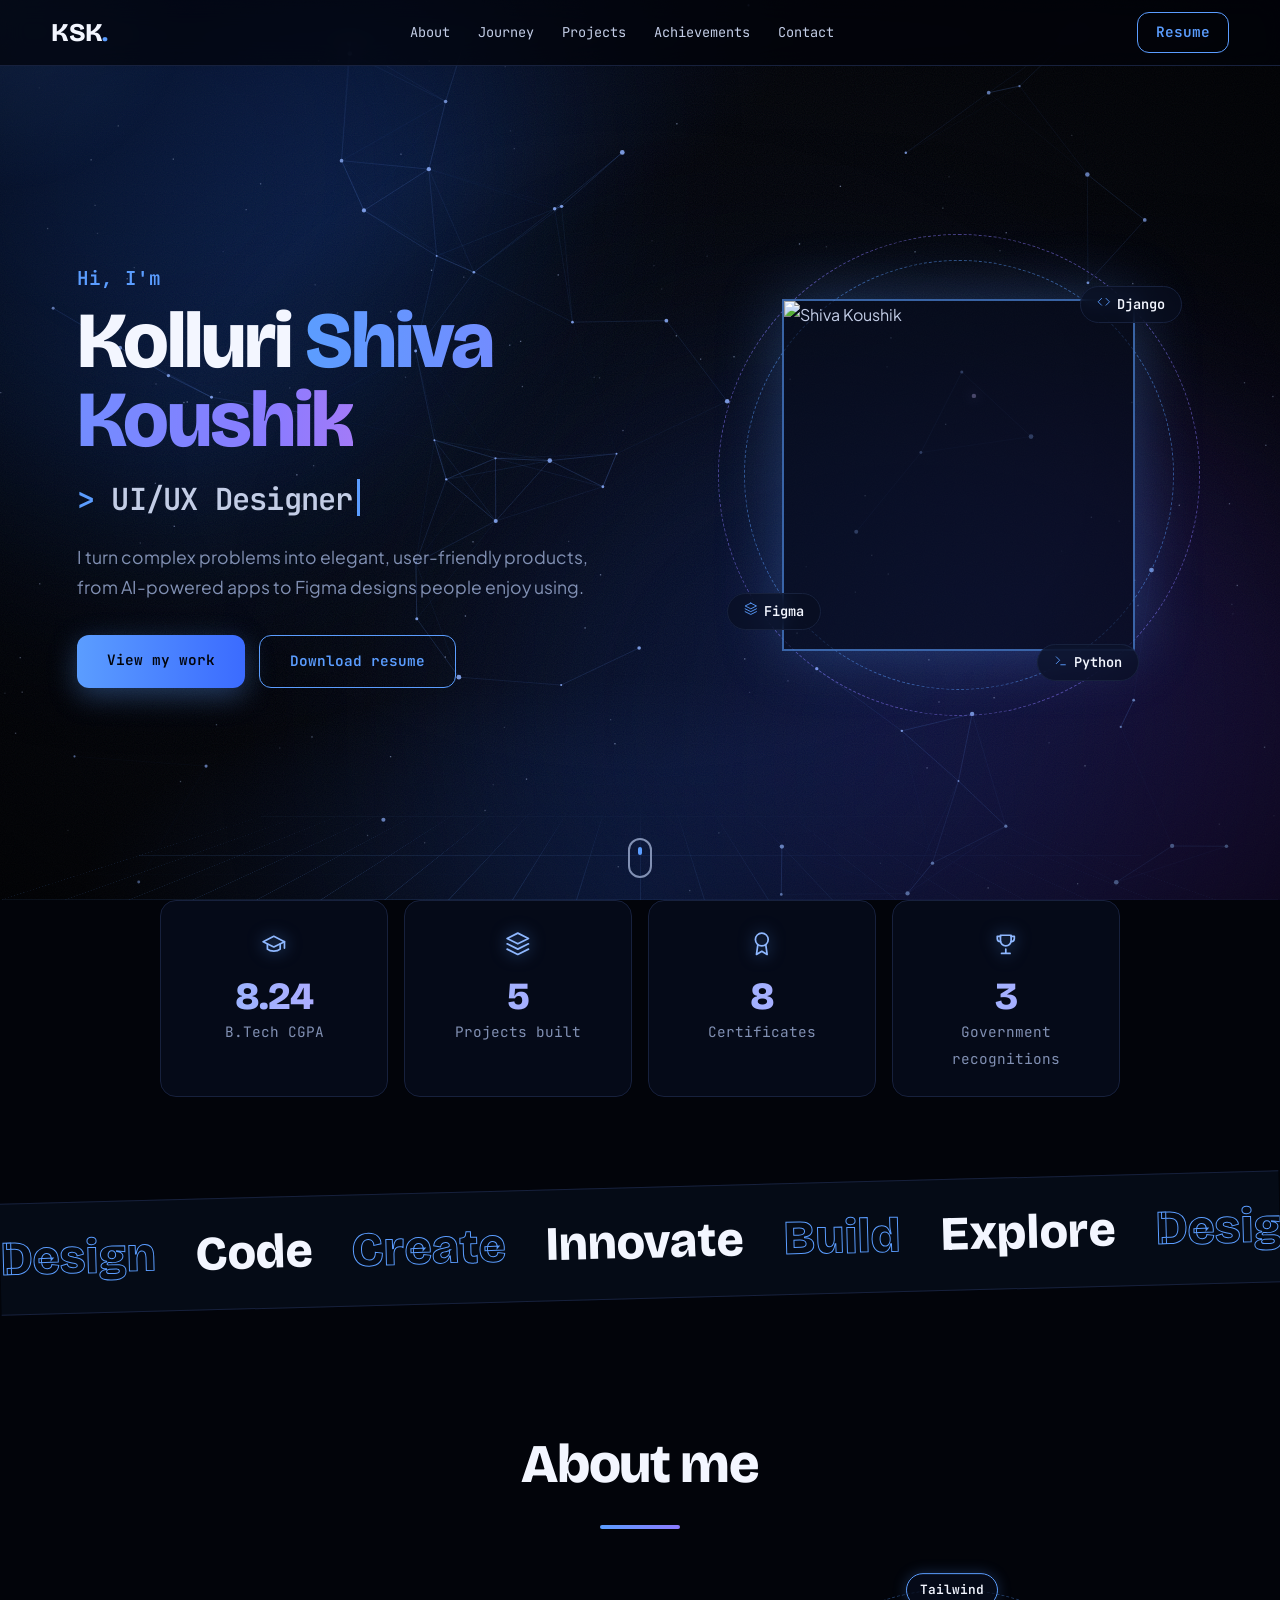
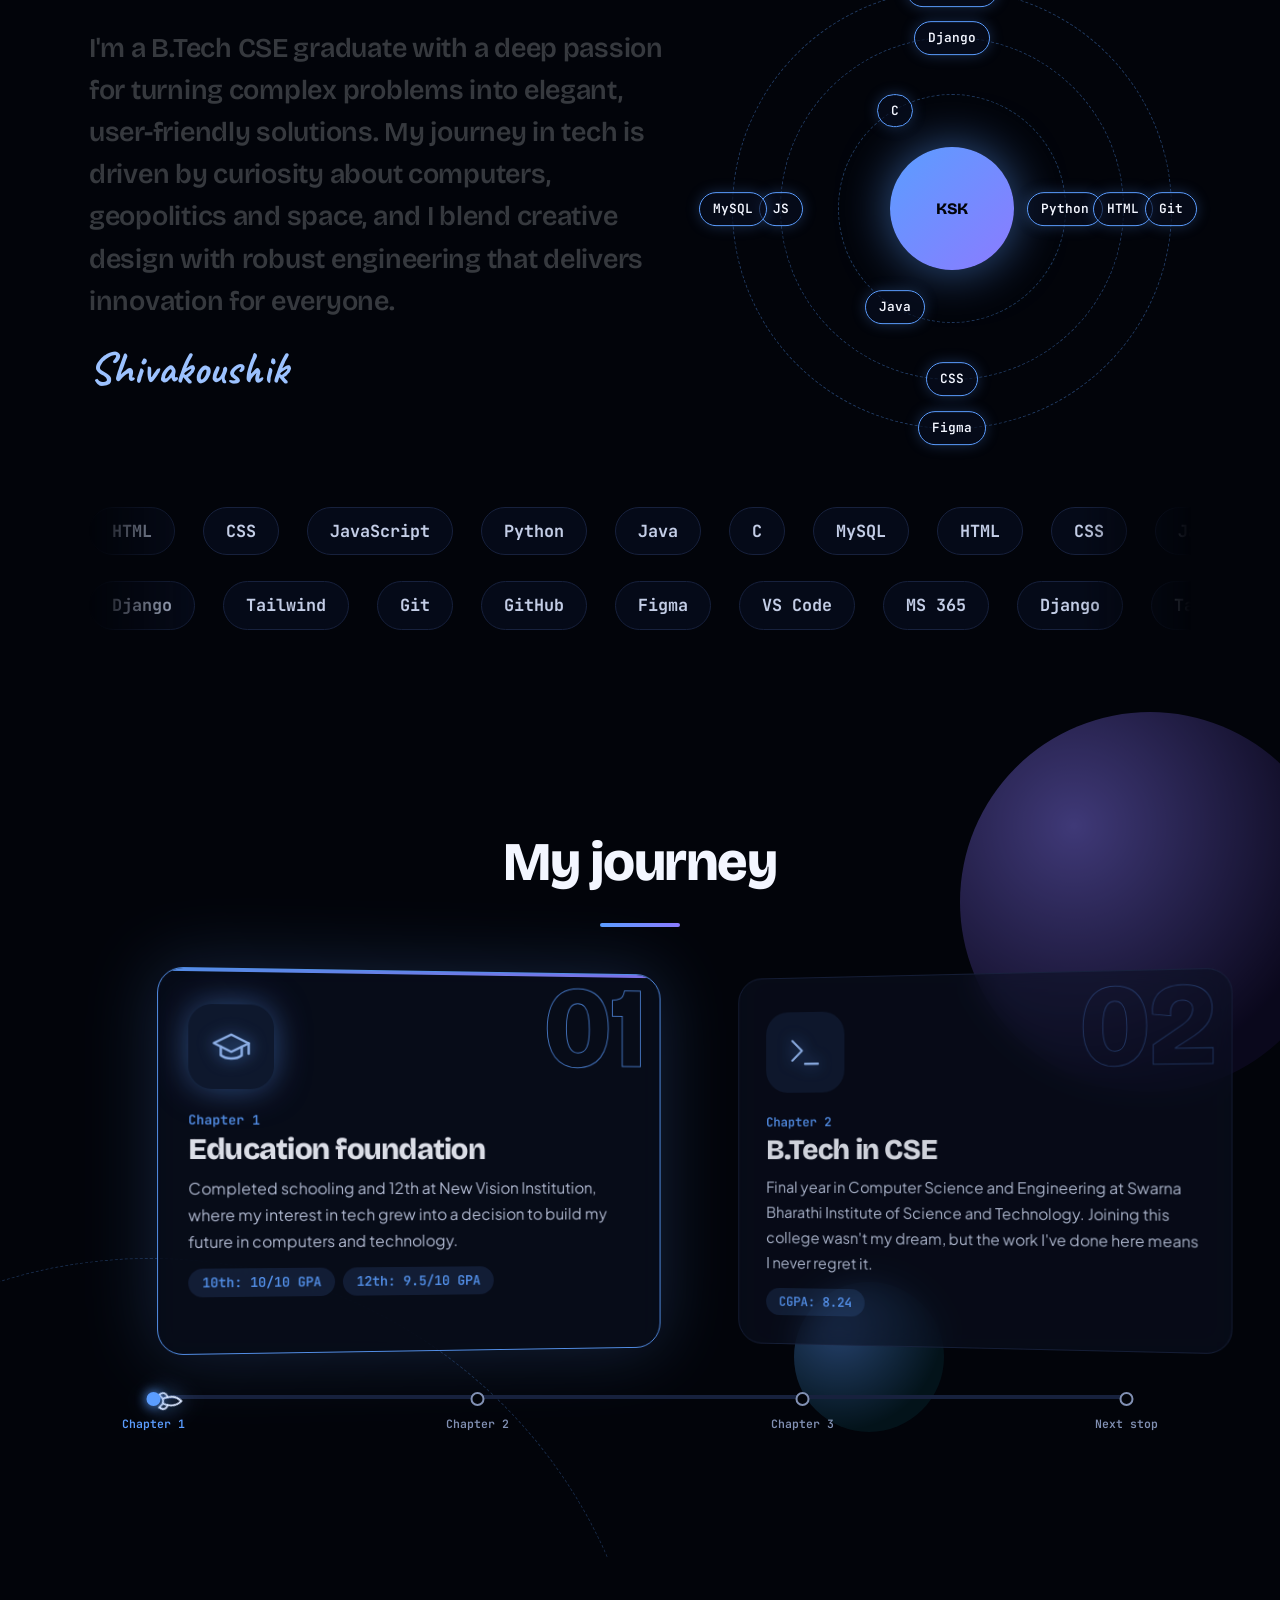
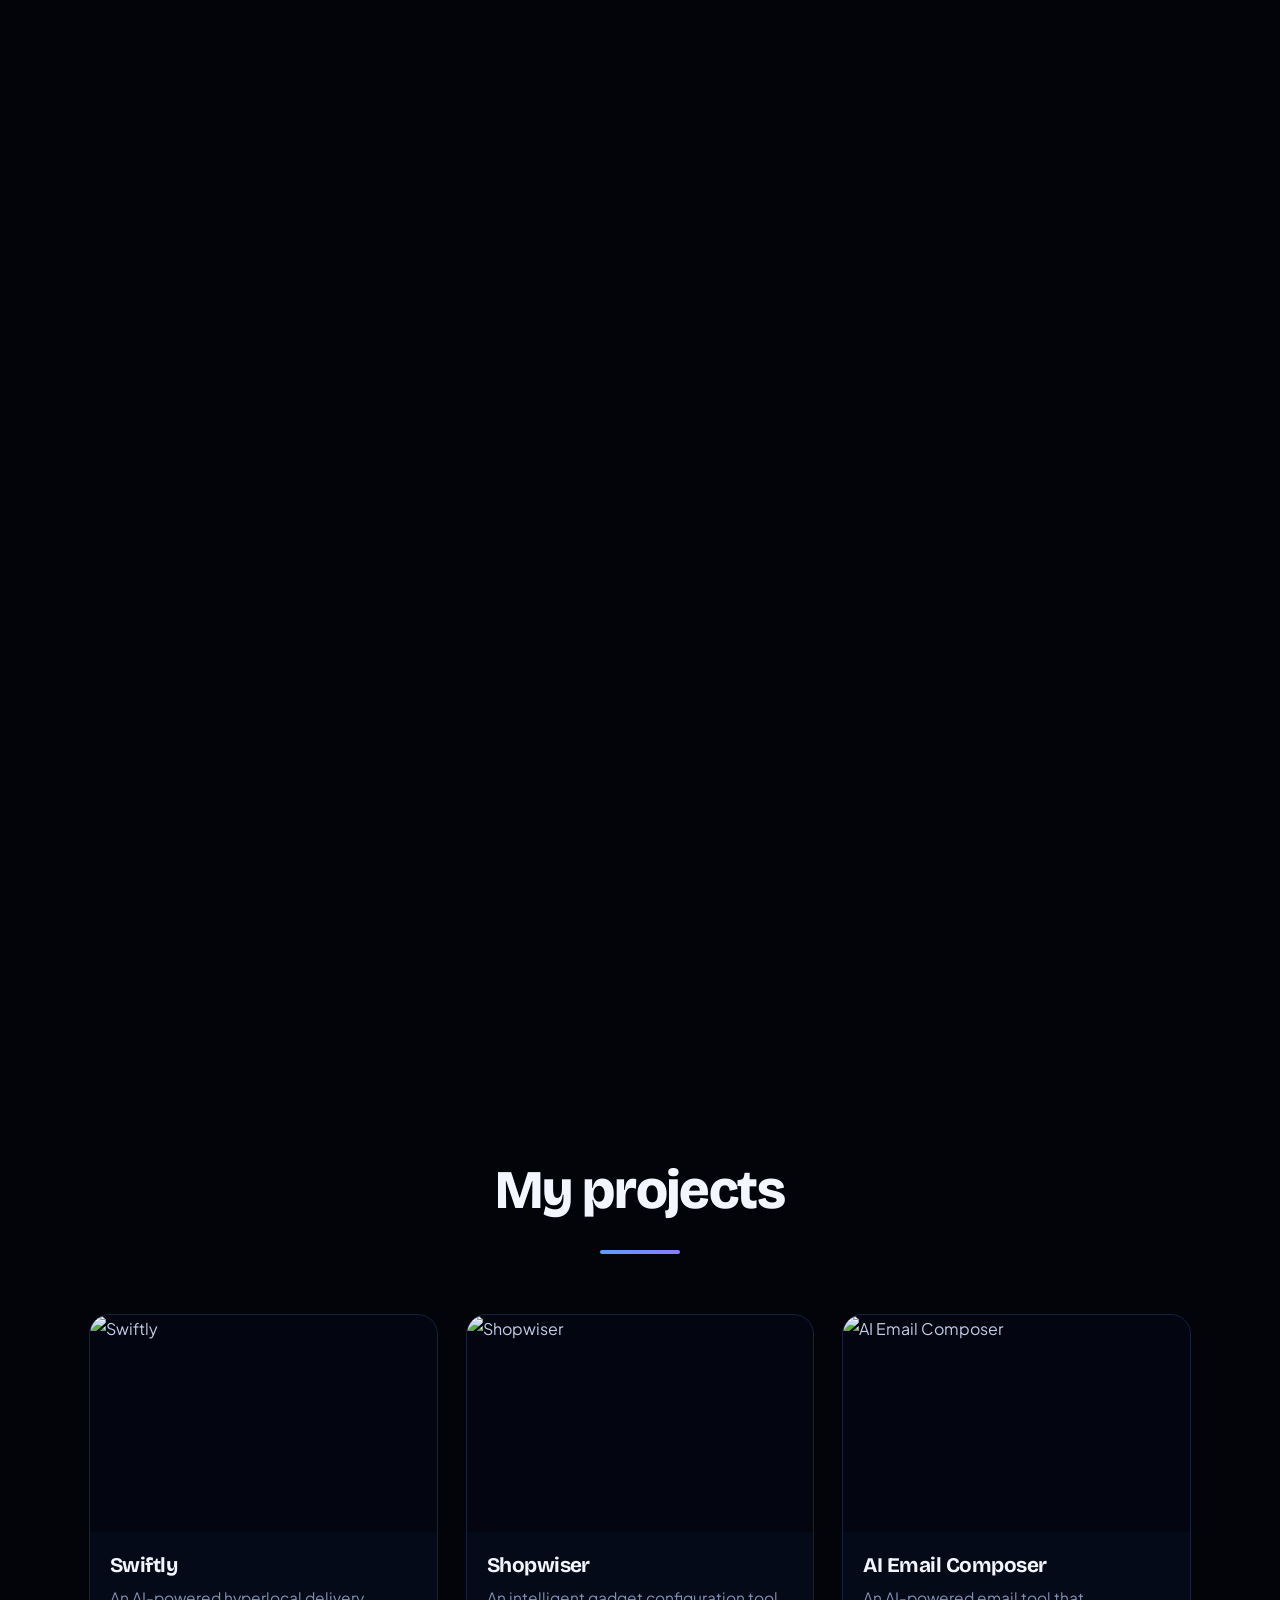
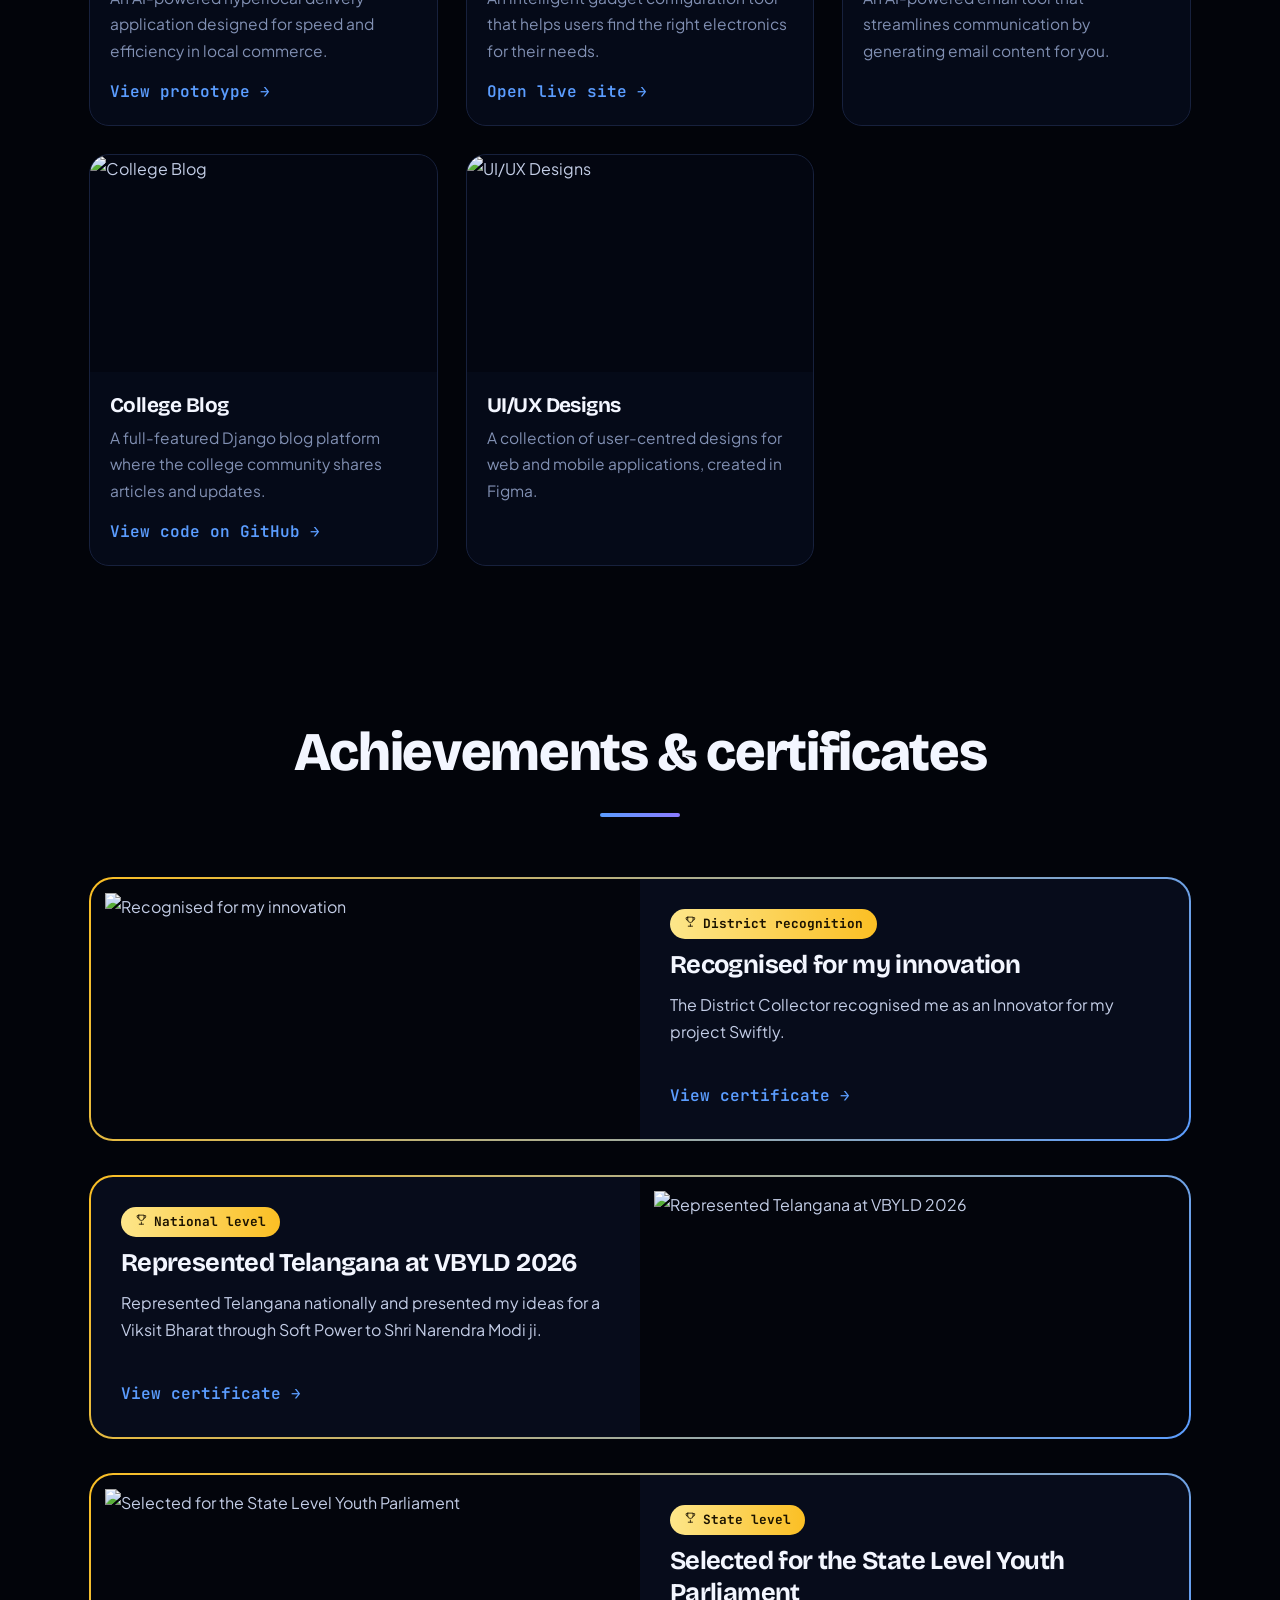
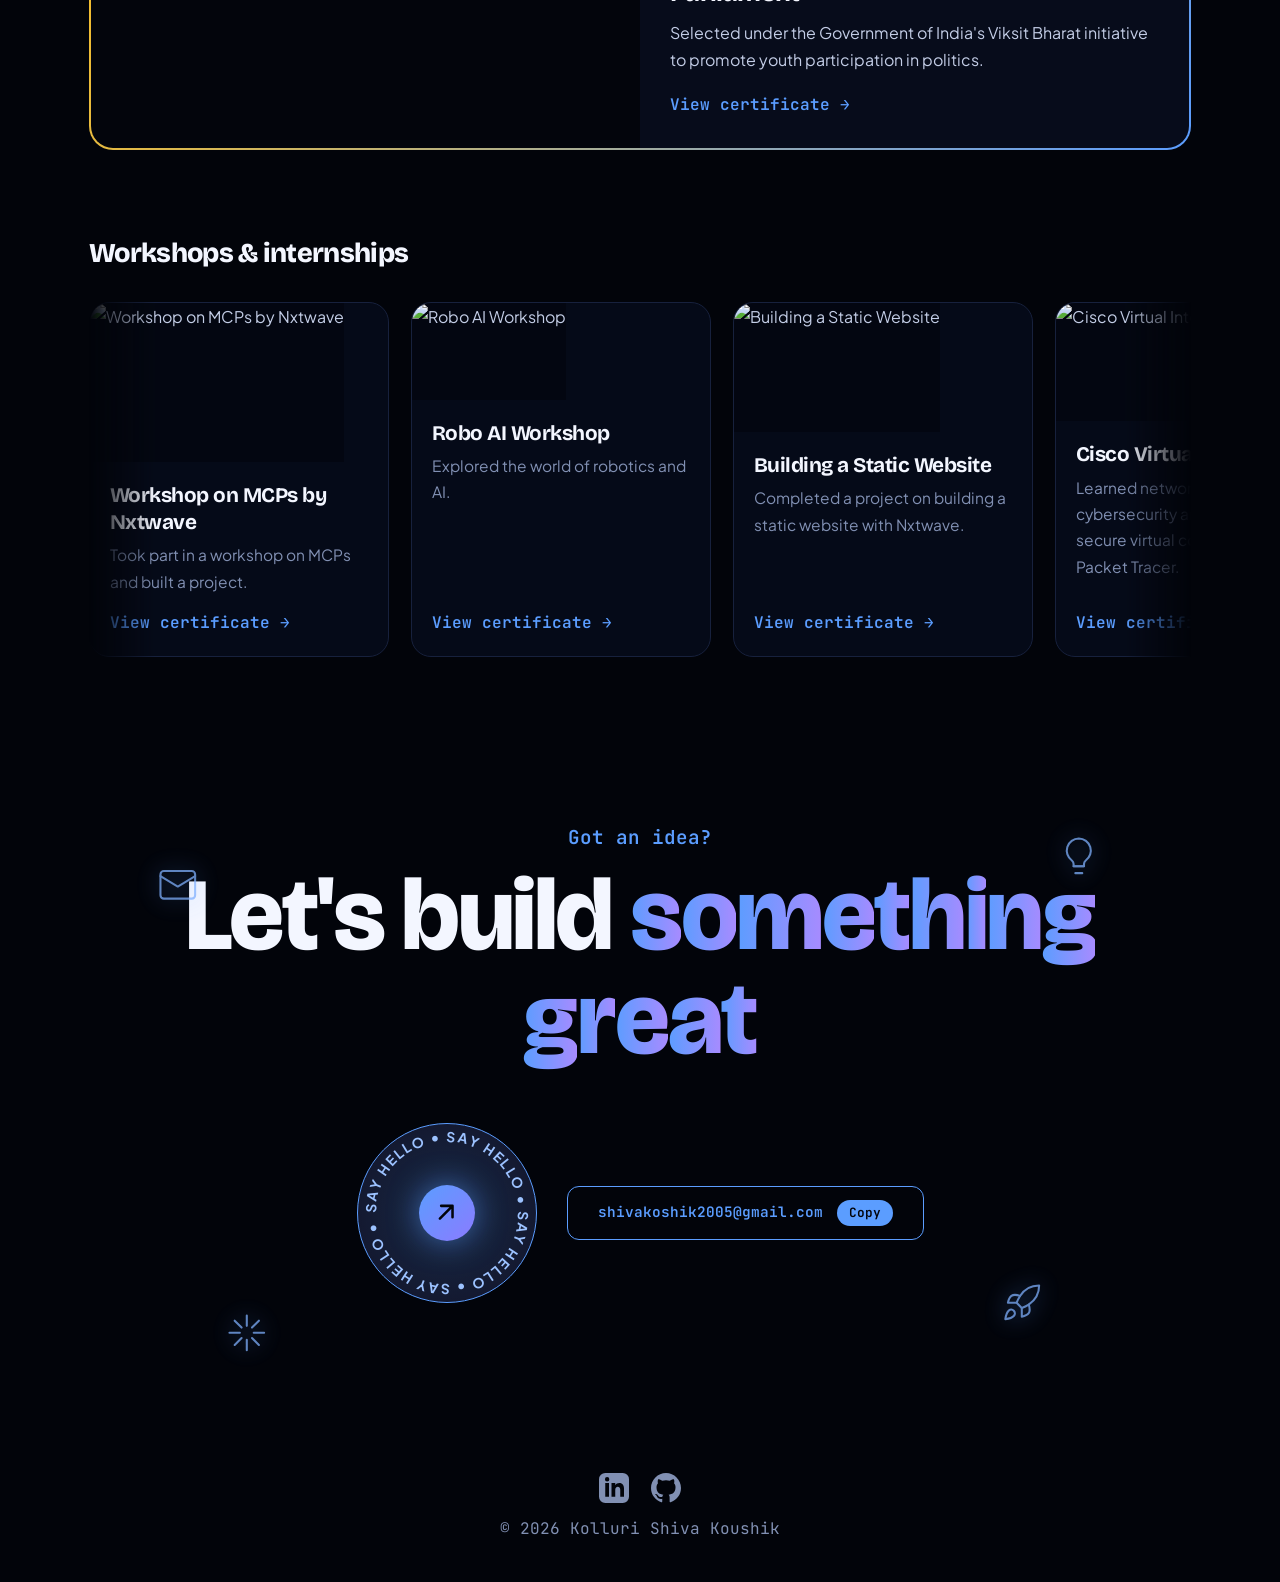
==== commit 319cbb2a: "Update index.html" ====
--- a/index.html
+++ b/index.html
@@ -15,6 +15,7 @@
 <div id="loader"><div class="ring"></div><span>KSK</span></div>
 <div id="progress"></div><div id="glow"></div>
 <canvas id="bg-canvas"></canvas>
+<canvas id="bg3d"></canvas>
 <div class="tech-grid"></div>
 <div class="aurora"><i></i><i></i><i></i></div>
 
@@ -110,6 +111,7 @@
   </div>
   <p>© 2026 Kolluri Shiva Koushik</p>
 </footer>
+<script src="https://cdnjs.cloudflare.com/ajax/libs/three.js/r128/three.min.js"></script>
 <script src="./scripts.js" defer></script>
 </body>
 </html>
--- a/styles.css
+++ b/styles.css
@@ -161,7 +161,7 @@
 .ctas{display:flex;flex-wrap:wrap;justify-content:center;align-items:center;gap:30px}
 .orb{position:relative;width:180px;height:180px;border-radius:50%;display:grid;place-items:center;background:radial-gradient(circle,rgba(91,157,255,.25),rgba(139,123,255,.12));border:1px solid var(--cy);transition:box-shadow .3s}
 .orb:hover{box-shadow:0 0 60px rgba(91,157,255,.6)}
-.orb svg{position:absolute;inset:0;animation:spin 14s linear infinite}
+.orb>svg{position:absolute;inset:0;animation:spin 14s linear infinite}
 .orb text{font-size:15.5px;font-weight:700;letter-spacing:2.3px;fill:var(--cy)}
 .orb b{font-size:3rem;color:var(--tp);transition:transform .4s}.orb:hover b{transform:rotate(45deg) scale(1.2)}
 #copy{display:inline-flex;gap:14px;align-items:center}#copy span{padding:2px 12px;border-radius:99px;background:var(--cy);color:#02040a;font-size:.8rem}
@@ -294,3 +294,9 @@
 .float{color:#7fb0ff;font-size:2.6rem;opacity:.75;filter:drop-shadow(0 0 12px rgba(91,157,255,.7))}.float .ic{stroke-width:1.2}
 .orb b{display:flex;font-size:3rem;color:var(--tp)}.orb b .ic{stroke-width:1.4}
 .orb text{fill:#9cc2ff}
+
+#bg3d{position:fixed;inset:0;width:100%;height:100%;z-index:-2;pointer-events:none}
+.orb b{position:relative;z-index:1;width:56px;height:56px;align-items:center;justify-content:center;border-radius:50%;background:linear-gradient(135deg,var(--cy),var(--vi));color:#02040a;font-size:1.9rem;box-shadow:0 0 30px rgba(91,157,255,.55);transition:transform .4s}
+.orb b .ic{position:static;width:1em;height:1em;animation:none;stroke-width:2}
+.orb:hover b{transform:scale(1.15)}
+.orb:hover b .ic{animation:none}
